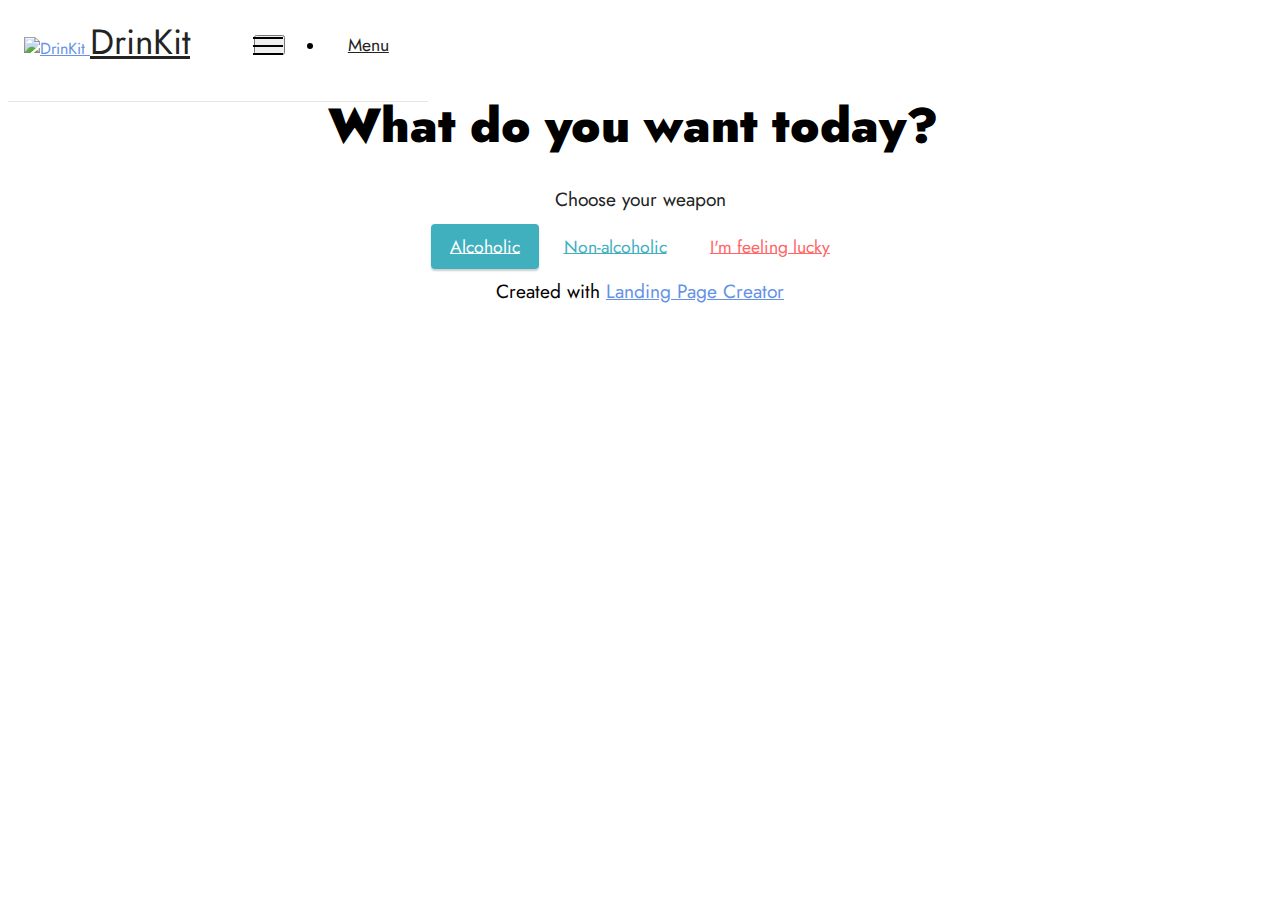
==== index.html @ f7081884 "create github pages" ====
<!DOCTYPE html>
<html  >
<head>
  <!-- Site made with Mobirise Website Builder v5.8.6, https://mobirise.com -->
  <meta charset="UTF-8">
  <meta http-equiv="X-UA-Compatible" content="IE=edge">
  <meta name="generator" content="Mobirise v5.8.6, mobirise.com">
  <meta name="viewport" content="width=device-width, initial-scale=1, minimum-scale=1">
  <link rel="shortcut icon" href="assets/images/mbr-121x177.png" type="image/x-icon">
  <meta name="description" content="Probably the best place, who knows :)">
  
  
  <title>DrinKit</title>
  <link rel="stylesheet" href="assets/bootstrap/css/bootstrap.min.css">
  <link rel="stylesheet" href="assets/bootstrap/css/bootstrap-grid.min.css">
  <link rel="stylesheet" href="assets/bootstrap/css/bootstrap-reboot.min.css">
  <link rel="stylesheet" href="assets/parallax/jarallax.css">
  <link rel="stylesheet" href="assets/dropdown/css/style.css">
  <link rel="stylesheet" href="assets/socicon/css/styles.css">
  <link rel="stylesheet" href="assets/theme/css/style.css">
  <link rel="preload" href="https://fonts.googleapis.com/css?family=Jost:100,200,300,400,500,600,700,800,900,100i,200i,300i,400i,500i,600i,700i,800i,900i&display=swap" as="style" onload="this.onload=null;this.rel='stylesheet'">
  <noscript><link rel="stylesheet" href="https://fonts.googleapis.com/css?family=Jost:100,200,300,400,500,600,700,800,900,100i,200i,300i,400i,500i,600i,700i,800i,900i&display=swap"></noscript>
  <link rel="preload" as="style" href="assets/mobirise/css/mbr-additional.css"><link rel="stylesheet" href="assets/mobirise/css/mbr-additional.css" type="text/css">

  
  
  
</head>
<body>
  
  <section data-bs-version="5.1" class="menu cid-s48OLK6784" once="menu" id="menu1-h">
    
    <nav class="navbar navbar-dropdown navbar-fixed-top navbar-expand-lg">
        <div class="container">
            <div class="navbar-brand">
                <span class="navbar-logo">
                    <a href="index.html">
                        <img src="assets/images/mbr-121x177.png" alt="DrinKit" style="height: 3.8rem;">
                    </a>
                </span>
                <span class="navbar-caption-wrap"><a class="navbar-caption text-black text-primary display-5" href="https://drinkit.mobirisesite.com/">DrinKit</a></span>
            </div>
            <button class="navbar-toggler" type="button" data-toggle="collapse" data-bs-toggle="collapse" data-target="#navbarSupportedContent" data-bs-target="#navbarSupportedContent" aria-controls="navbarNavAltMarkup" aria-expanded="false" aria-label="Toggle navigation">
                <div class="hamburger">
                    <span></span>
                    <span></span>
                    <span></span>
                    <span></span>
                </div>
            </button>
            <div class="collapse navbar-collapse" id="navbarSupportedContent">
                <ul class="navbar-nav nav-dropdown nav-right" data-app-modern-menu="true"><li class="nav-item"><a class="nav-link link text-black text-primary display-4" href="menu.html">Menu</a></li></ul>
                
                
            </div>
        </div>
    </nav>

</section>

<section data-bs-version="5.1" class="header1 cid-s48MCQYojq mbr-fullscreen mbr-parallax-background" id="header1-f">

    

    <div class="mbr-overlay" style="opacity: 0.9; background-color: rgb(255, 255, 255);"></div>

    <div class="align-center container">
        <div class="row justify-content-center">
            <div class="col-12 col-lg-8">
                <h1 class="mbr-section-title mbr-fonts-style mb-3 display-2"><strong>What do you want today?&nbsp;</strong></h1>
                
                <p class="mbr-text mbr-fonts-style display-7">Choose your weapon</p>
                <div class="mbr-section-btn mt-3"><a class="btn btn-success display-4" href="Alcoholic.html">Alcoholic</a> <a class="btn btn-success-outline display-4" href="non-alcoholic.html">Non-alcoholic</a> <a class="btn btn-secondary-outline display-4" href="Alcoholic.html">I'm feeling lucky</a></div>
            </div>
        </div>
    </div>
</section><section class="display-7" style="padding: 0;align-items: center;justify-content: center;flex-wrap: wrap;    align-content: center;display: flex;position: relative;height: 4rem;"><a href="https://mobiri.se/3003908" style="flex: 1 1;height: 4rem;position: absolute;width: 100%;z-index: 1;"><img alt="" style="height: 4rem;" src="[data-uri]"></a><p style="margin: 0;text-align: center;" class="display-7">Created with &#8204;</p><a style="z-index:1" href="https://mobirise.com/builder/landing-page-builder.html">Landing Page Creator</a></section><script src="assets/bootstrap/js/bootstrap.bundle.min.js"></script>  <script src="assets/parallax/jarallax.js"></script>  <script src="assets/smoothscroll/smooth-scroll.js"></script>  <script src="assets/ytplayer/index.js"></script>  <script src="assets/dropdown/js/navbar-dropdown.js"></script>  <script src="assets/theme/js/script.js"></script>  
  
  
</body>
</html>
---- assets/mobirise/css/mbr-additional.css ----
.btn {
  border-width: 2px;
}
body {
  font-family: Jost;
}
.display-1 {
  font-family: 'Jost', sans-serif;
  font-size: 4.6rem;
  line-height: 1.1;
}
.display-1 > .mbr-iconfont {
  font-size: 5.75rem;
}
.display-2 {
  font-family: 'Jost', sans-serif;
  font-size: 3rem;
  line-height: 1.1;
}
.display-2 > .mbr-iconfont {
  font-size: 3.75rem;
}
.display-4 {
  font-family: 'Jost', sans-serif;
  font-size: 1.1rem;
  line-height: 1.5;
}
.display-4 > .mbr-iconfont {
  font-size: 1.375rem;
}
.display-5 {
  font-family: 'Jost', sans-serif;
  font-size: 2.2rem;
  line-height: 1.5;
}
.display-5 > .mbr-iconfont {
  font-size: 2.75rem;
}
.display-7 {
  font-family: 'Jost', sans-serif;
  font-size: 1.2rem;
  line-height: 1.5;
}
.display-7 > .mbr-iconfont {
  font-size: 1.5rem;
}
/* ---- Fluid typography for mobile devices ---- */
/* 1.4 - font scale ratio ( bootstrap == 1.42857 ) */
/* 100vw - current viewport width */
/* (48 - 20)  48 == 48rem == 768px, 20 == 20rem == 320px(minimal supported viewport) */
/* 0.65 - min scale variable, may vary */
@media (max-width: 992px) {
  .display-1 {
    font-size: 3.68rem;
  }
}
@media (max-width: 768px) {
  .display-1 {
    font-size: 3.22rem;
    font-size: calc( 2.26rem + (4.6 - 2.26) * ((100vw - 20rem) / (48 - 20)));
    line-height: calc( 1.1 * (2.26rem + (4.6 - 2.26) * ((100vw - 20rem) / (48 - 20))));
  }
  .display-2 {
    font-size: 2.4rem;
    font-size: calc( 1.7rem + (3 - 1.7) * ((100vw - 20rem) / (48 - 20)));
    line-height: calc( 1.3 * (1.7rem + (3 - 1.7) * ((100vw - 20rem) / (48 - 20))));
  }
  .display-4 {
    font-size: 0.88rem;
    font-size: calc( 1.0350000000000001rem + (1.1 - 1.0350000000000001) * ((100vw - 20rem) / (48 - 20)));
    line-height: calc( 1.4 * (1.0350000000000001rem + (1.1 - 1.0350000000000001) * ((100vw - 20rem) / (48 - 20))));
  }
  .display-5 {
    font-size: 1.76rem;
    font-size: calc( 1.42rem + (2.2 - 1.42) * ((100vw - 20rem) / (48 - 20)));
    line-height: calc( 1.4 * (1.42rem + (2.2 - 1.42) * ((100vw - 20rem) / (48 - 20))));
  }
  .display-7 {
    font-size: 0.96rem;
    font-size: calc( 1.07rem + (1.2 - 1.07) * ((100vw - 20rem) / (48 - 20)));
    line-height: calc( 1.4 * (1.07rem + (1.2 - 1.07) * ((100vw - 20rem) / (48 - 20))));
  }
}
/* Buttons */
.btn {
  padding: 0.6rem 1.2rem;
  border-radius: 4px;
}
.btn-sm {
  padding: 0.6rem 1.2rem;
  border-radius: 4px;
}
.btn-md {
  padding: 0.6rem 1.2rem;
  border-radius: 4px;
}
.btn-lg {
  padding: 1rem 2.6rem;
  border-radius: 4px;
}
.bg-primary {
  background-color: #6592e6 !important;
}
.bg-success {
  background-color: #40b0bf !important;
}
.bg-info {
  background-color: #47b5ed !important;
}
.bg-warning {
  background-color: #ffe161 !important;
}
.bg-danger {
  background-color: #ff9966 !important;
}
.btn-primary,
.btn-primary:active {
  background-color: #6592e6 !important;
  border-color: #6592e6 !important;
  color: #ffffff !important;
  box-shadow: 0 2px 2px 0 rgba(0, 0, 0, 0.2);
}
.btn-primary:hover,
.btn-primary:focus,
.btn-primary.focus,
.btn-primary.active {
  color: #ffffff !important;
  background-color: #2260d2 !important;
  border-color: #2260d2 !important;
  box-shadow: 0 2px 5px 0 rgba(0, 0, 0, 0.2);
}
.btn-primary.disabled,
.btn-primary:disabled {
  color: #ffffff !important;
  background-color: #2260d2 !important;
  border-color: #2260d2 !important;
}
.btn-secondary,
.btn-secondary:active {
  background-color: #ff6666 !important;
  border-color: #ff6666 !important;
  color: #ffffff !important;
  box-shadow: 0 2px 2px 0 rgba(0, 0, 0, 0.2);
}
.btn-secondary:hover,
.btn-secondary:focus,
.btn-secondary.focus,
.btn-secondary.active {
  color: #ffffff !important;
  background-color: #ff0f0f !important;
  border-color: #ff0f0f !important;
  box-shadow: 0 2px 5px 0 rgba(0, 0, 0, 0.2);
}
.btn-secondary.disabled,
.btn-secondary:disabled {
  color: #ffffff !important;
  background-color: #ff0f0f !important;
  border-color: #ff0f0f !important;
}
.btn-info,
.btn-info:active {
  background-color: #47b5ed !important;
  border-color: #47b5ed !important;
  color: #ffffff !important;
  box-shadow: 0 2px 2px 0 rgba(0, 0, 0, 0.2);
}
.btn-info:hover,
.btn-info:focus,
.btn-info.focus,
.btn-info.active {
  color: #ffffff !important;
  background-color: #148cca !important;
  border-color: #148cca !important;
  box-shadow: 0 2px 5px 0 rgba(0, 0, 0, 0.2);
}
.btn-info.disabled,
.btn-info:disabled {
  color: #ffffff !important;
  background-color: #148cca !important;
  border-color: #148cca !important;
}
.btn-success,
.btn-success:active {
  background-color: #40b0bf !important;
  border-color: #40b0bf !important;
  color: #ffffff !important;
  box-shadow: 0 2px 2px 0 rgba(0, 0, 0, 0.2);
}
.btn-success:hover,
.btn-success:focus,
.btn-success.focus,
.btn-success.active {
  color: #ffffff !important;
  background-color: #2a747e !important;
  border-color: #2a747e !important;
  box-shadow: 0 2px 5px 0 rgba(0, 0, 0, 0.2);
}
.btn-success.disabled,
.btn-success:disabled {
  color: #ffffff !important;
  background-color: #2a747e !important;
  border-color: #2a747e !important;
}
.btn-warning,
.btn-warning:active {
  background-color: #ffe161 !important;
  border-color: #ffe161 !important;
  color: #614f00 !important;
  box-shadow: 0 2px 2px 0 rgba(0, 0, 0, 0.2);
}
.btn-warning:hover,
.btn-warning:focus,
.btn-warning.focus,
.btn-warning.active {
  color: #0a0800 !important;
  background-color: #ffd10a !important;
  border-color: #ffd10a !important;
  box-shadow: 0 2px 5px 0 rgba(0, 0, 0, 0.2);
}
.btn-warning.disabled,
.btn-warning:disabled {
  color: #614f00 !important;
  background-color: #ffd10a !important;
  border-color: #ffd10a !important;
}
.btn-danger,
.btn-danger:active {
  background-color: #ff9966 !important;
  border-color: #ff9966 !important;
  color: #ffffff !important;
  box-shadow: 0 2px 2px 0 rgba(0, 0, 0, 0.2);
}
.btn-danger:hover,
.btn-danger:focus,
.btn-danger.focus,
.btn-danger.active {
  color: #ffffff !important;
  background-color: #ff5f0f !important;
  border-color: #ff5f0f !important;
  box-shadow: 0 2px 5px 0 rgba(0, 0, 0, 0.2);
}
.btn-danger.disabled,
.btn-danger:disabled {
  color: #ffffff !important;
  background-color: #ff5f0f !important;
  border-color: #ff5f0f !important;
}
.btn-white,
.btn-white:active {
  background-color: #fafafa !important;
  border-color: #fafafa !important;
  color: #7a7a7a !important;
  box-shadow: 0 2px 2px 0 rgba(0, 0, 0, 0.2);
}
.btn-white:hover,
.btn-white:focus,
.btn-white.focus,
.btn-white.active {
  color: #4f4f4f !important;
  background-color: #cfcfcf !important;
  border-color: #cfcfcf !important;
  box-shadow: 0 2px 5px 0 rgba(0, 0, 0, 0.2);
}
.btn-white.disabled,
.btn-white:disabled {
  color: #7a7a7a !important;
  background-color: #cfcfcf !important;
  border-color: #cfcfcf !important;
}
.btn-black,
.btn-black:active {
  background-color: #232323 !important;
  border-color: #232323 !important;
  color: #ffffff !important;
  box-shadow: 0 2px 2px 0 rgba(0, 0, 0, 0.2);
}
.btn-black:hover,
.btn-black:focus,
.btn-black.focus,
.btn-black.active {
  color: #ffffff !important;
  background-color: #000000 !important;
  border-color: #000000 !important;
  box-shadow: 0 2px 5px 0 rgba(0, 0, 0, 0.2);
}
.btn-black.disabled,
.btn-black:disabled {
  color: #ffffff !important;
  background-color: #000000 !important;
  border-color: #000000 !important;
}
.btn-primary-outline,
.btn-primary-outline:active {
  background-color: transparent !important;
  border-color: #6592e6;
  color: #6592e6;
}
.btn-primary-outline:hover,
.btn-primary-outline:focus,
.btn-primary-outline.focus,
.btn-primary-outline.active {
  color: #2260d2 !important;
  background-color: transparent!important;
  border-color: #2260d2 !important;
  box-shadow: none!important;
}
.btn-primary-outline.disabled,
.btn-primary-outline:disabled {
  color: #ffffff !important;
  background-color: #6592e6 !important;
  border-color: #6592e6 !important;
}
.btn-secondary-outline,
.btn-secondary-outline:active {
  background-color: transparent !important;
  border-color: #ff6666;
  color: #ff6666;
}
.btn-secondary-outline:hover,
.btn-secondary-outline:focus,
.btn-secondary-outline.focus,
.btn-secondary-outline.active {
  color: #ff0f0f !important;
  background-color: transparent!important;
  border-color: #ff0f0f !important;
  box-shadow: none!important;
}
.btn-secondary-outline.disabled,
.btn-secondary-outline:disabled {
  color: #ffffff !important;
  background-color: #ff6666 !important;
  border-color: #ff6666 !important;
}
.btn-info-outline,
.btn-info-outline:active {
  background-color: transparent !important;
  border-color: #47b5ed;
  color: #47b5ed;
}
.btn-info-outline:hover,
.btn-info-outline:focus,
.btn-info-outline.focus,
.btn-info-outline.active {
  color: #148cca !important;
  background-color: transparent!important;
  border-color: #148cca !important;
  box-shadow: none!important;
}
.btn-info-outline.disabled,
.btn-info-outline:disabled {
  color: #ffffff !important;
  background-color: #47b5ed !important;
  border-color: #47b5ed !important;
}
.btn-success-outline,
.btn-success-outline:active {
  background-color: transparent !important;
  border-color: #40b0bf;
  color: #40b0bf;
}
.btn-success-outline:hover,
.btn-success-outline:focus,
.btn-success-outline.focus,
.btn-success-outline.active {
  color: #2a747e !important;
  background-color: transparent!important;
  border-color: #2a747e !important;
  box-shadow: none!important;
}
.btn-success-outline.disabled,
.btn-success-outline:disabled {
  color: #ffffff !important;
  background-color: #40b0bf !important;
  border-color: #40b0bf !important;
}
.btn-warning-outline,
.btn-warning-outline:active {
  background-color: transparent !important;
  border-color: #ffe161;
  color: #ffe161;
}
.btn-warning-outline:hover,
.btn-warning-outline:focus,
.btn-warning-outline.focus,
.btn-warning-outline.active {
  color: #ffd10a !important;
  background-color: transparent!important;
  border-color: #ffd10a !important;
  box-shadow: none!important;
}
.btn-warning-outline.disabled,
.btn-warning-outline:disabled {
  color: #614f00 !important;
  background-color: #ffe161 !important;
  border-color: #ffe161 !important;
}
.btn-danger-outline,
.btn-danger-outline:active {
  background-color: transparent !important;
  border-color: #ff9966;
  color: #ff9966;
}
.btn-danger-outline:hover,
.btn-danger-outline:focus,
.btn-danger-outline.focus,
.btn-danger-outline.active {
  color: #ff5f0f !important;
  background-color: transparent!important;
  border-color: #ff5f0f !important;
  box-shadow: none!important;
}
.btn-danger-outline.disabled,
.btn-danger-outline:disabled {
  color: #ffffff !important;
  background-color: #ff9966 !important;
  border-color: #ff9966 !important;
}
.btn-black-outline,
.btn-black-outline:active {
  background-color: transparent !important;
  border-color: #232323;
  color: #232323;
}
.btn-black-outline:hover,
.btn-black-outline:focus,
.btn-black-outline.focus,
.btn-black-outline.active {
  color: #000000 !important;
  background-color: transparent!important;
  border-color: #000000 !important;
  box-shadow: none!important;
}
.btn-black-outline.disabled,
.btn-black-outline:disabled {
  color: #ffffff !important;
  background-color: #232323 !important;
  border-color: #232323 !important;
}
.btn-white-outline,
.btn-white-outline:active {
  background-color: transparent !important;
  border-color: #fafafa;
  color: #fafafa;
}
.btn-white-outline:hover,
.btn-white-outline:focus,
.btn-white-outline.focus,
.btn-white-outline.active {
  color: #cfcfcf !important;
  background-color: transparent!important;
  border-color: #cfcfcf !important;
  box-shadow: none!important;
}
.btn-white-outline.disabled,
.btn-white-outline:disabled {
  color: #7a7a7a !important;
  background-color: #fafafa !important;
  border-color: #fafafa !important;
}
.text-primary {
  color: #6592e6 !important;
}
.text-secondary {
  color: #ff6666 !important;
}
.text-success {
  color: #40b0bf !important;
}
.text-info {
  color: #47b5ed !important;
}
.text-warning {
  color: #ffe161 !important;
}
.text-danger {
  color: #ff9966 !important;
}
.text-white {
  color: #fafafa !important;
}
.text-black {
  color: #232323 !important;
}
a.text-primary:hover,
a.text-primary:focus,
a.text-primary.active {
  color: #205ac5 !important;
}
a.text-secondary:hover,
a.text-secondary:focus,
a.text-secondary.active {
  color: #ff0000 !important;
}
a.text-success:hover,
a.text-success:focus,
a.text-success.active {
  color: #266a73 !important;
}
a.text-info:hover,
a.text-info:focus,
a.text-info.active {
  color: #1283bc !important;
}
a.text-warning:hover,
a.text-warning:focus,
a.text-warning.active {
  color: #facb00 !important;
}
a.text-danger:hover,
a.text-danger:focus,
a.text-danger.active {
  color: #ff5500 !important;
}
a.text-white:hover,
a.text-white:focus,
a.text-white.active {
  color: #c7c7c7 !important;
}
a.text-black:hover,
a.text-black:focus,
a.text-black.active {
  color: #000000 !important;
}
a[class*="text-"]:not(.nav-link):not(.dropdown-item):not([role]):not(.navbar-caption) {
  transition: 0.2s;
  position: relative;
  background-image: linear-gradient(currentColor 50%, currentColor 50%);
  background-size: 10000px 2px;
  background-repeat: no-repeat;
  background-position: 0 1.2em;
}
.nav-tabs .nav-link.active {
  color: #6592e6;
}
.nav-tabs .nav-link:not(.active) {
  color: #232323;
}
.alert-success {
  background-color: #70c770;
}
.alert-info {
  background-color: #47b5ed;
}
.alert-warning {
  background-color: #ffe161;
}
.alert-danger {
  background-color: #ff9966;
}
.mbr-gallery-filter li.active .btn {
  background-color: #6592e6;
  border-color: #6592e6;
  color: #ffffff;
}
.mbr-gallery-filter li.active .btn:focus {
  box-shadow: none;
}
a,
a:hover {
  color: #6592e6;
}
.mbr-plan-header.bg-primary .mbr-plan-subtitle,
.mbr-plan-header.bg-primary .mbr-plan-price-desc {
  color: #ffffff;
}
.mbr-plan-header.bg-success .mbr-plan-subtitle,
.mbr-plan-header.bg-success .mbr-plan-price-desc {
  color: #a0d8df;
}
.mbr-plan-header.bg-info .mbr-plan-subtitle,
.mbr-plan-header.bg-info .mbr-plan-price-desc {
  color: #ffffff;
}
.mbr-plan-header.bg-warning .mbr-plan-subtitle,
.mbr-plan-header.bg-warning .mbr-plan-price-desc {
  color: #ffffff;
}
.mbr-plan-header.bg-danger .mbr-plan-subtitle,
.mbr-plan-header.bg-danger .mbr-plan-price-desc {
  color: #ffffff;
}
/* Scroll to top button*/
.scrollToTop_wraper {
  display: none;
}
.form-control {
  font-family: 'Jost', sans-serif;
  font-size: 1.1rem;
  line-height: 1.5;
  font-weight: 400;
}
.form-control > .mbr-iconfont {
  font-size: 1.375rem;
}
.form-control:hover,
.form-control:focus {
  box-shadow: rgba(0, 0, 0, 0.07) 0px 1px 1px 0px, rgba(0, 0, 0, 0.07) 0px 1px 3px 0px, rgba(0, 0, 0, 0.03) 0px 0px 0px 1px;
  border-color: #6592e6 !important;
}
.form-control:-webkit-input-placeholder {
  font-family: 'Jost', sans-serif;
  font-size: 1.1rem;
  line-height: 1.5;
  font-weight: 400;
}
.form-control:-webkit-input-placeholder > .mbr-iconfont {
  font-size: 1.375rem;
}
blockquote {
  border-color: #6592e6;
}
/* Forms */
.jq-selectbox li:hover,
.jq-selectbox li.selected {
  background-color: #6592e6;
  color: #ffffff;
}
.jq-number__spin {
  transition: 0.25s ease;
}
.jq-number__spin:hover {
  border-color: #6592e6;
}
.jq-selectbox .jq-selectbox__trigger-arrow,
.jq-number__spin.minus:after,
.jq-number__spin.plus:after {
  transition: 0.4s;
  border-top-color: #353535;
  border-bottom-color: #353535;
}
.jq-selectbox:hover .jq-selectbox__trigger-arrow,
.jq-number__spin.minus:hover:after,
.jq-number__spin.plus:hover:after {
  border-top-color: #6592e6;
  border-bottom-color: #6592e6;
}
.xdsoft_datetimepicker .xdsoft_calendar td.xdsoft_default,
.xdsoft_datetimepicker .xdsoft_calendar td.xdsoft_current,
.xdsoft_datetimepicker .xdsoft_timepicker .xdsoft_time_box > div > div.xdsoft_current {
  color: #ffffff !important;
  background-color: #6592e6 !important;
  box-shadow: none !important;
}
.xdsoft_datetimepicker .xdsoft_calendar td:hover,
.xdsoft_datetimepicker .xdsoft_timepicker .xdsoft_time_box > div > div:hover {
  color: #000000 !important;
  background: #ff6666 !important;
  box-shadow: none !important;
}
.lazy-bg {
  background-image: none !important;
}
.lazy-placeholder:not(section),
.lazy-none {
  display: block;
  position: relative;
  padding-bottom: 56.25%;
  width: 100%;
  height: auto;
}
iframe.lazy-placeholder,
.lazy-placeholder:after {
  content: '';
  position: absolute;
  width: 200px;
  height: 200px;
  background: transparent no-repeat center;
  background-size: contain;
  top: 50%;
  left: 50%;
  transform: translateX(-50%) translateY(-50%);
  background-image: url("data:image/svg+xml;charset=UTF-8,%3csvg width='32' height='32' viewBox='0 0 64 64' xmlns='http://www.w3.org/2000/svg' stroke='%236592e6' %3e%3cg fill='none' fill-rule='evenodd'%3e%3cg transform='translate(16 16)' stroke-width='2'%3e%3ccircle stroke-opacity='.5' cx='16' cy='16' r='16'/%3e%3cpath d='M32 16c0-9.94-8.06-16-16-16'%3e%3canimateTransform attributeName='transform' type='rotate' from='0 16 16' to='360 16 16' dur='1s' repeatCount='indefinite'/%3e%3c/path%3e%3c/g%3e%3c/g%3e%3c/svg%3e");
}
section.lazy-placeholder:after {
  opacity: 0.5;
}
body {
  overflow-x: hidden;
}
a {
  transition: color 0.6s;
}
.cid-s48MCQYojq {
  background-image: url("../../../assets/images/background7.jpg");
}
.cid-s48MCQYojq .mbr-section-title {
  text-align: center;
}
.cid-s48MCQYojq .mbr-text,
.cid-s48MCQYojq .mbr-section-btn {
  color: #232323;
  text-align: center;
}
@media (max-width: 991px) {
  .cid-s48MCQYojq .mbr-section-title,
  .cid-s48MCQYojq .mbr-section-btn,
  .cid-s48MCQYojq .mbr-text {
    text-align: center;
  }
}
.cid-s48OLK6784 {
  z-index: 1000;
  width: 100%;
  position: relative;
  min-height: 60px;
}
.cid-s48OLK6784 nav.navbar {
  position: fixed;
}
.cid-s48OLK6784 .dropdown-item:before {
  font-family: Moririse2 !important;
  content: '\e966';
  display: inline-block;
  width: 0;
  position: absolute;
  left: 1rem;
  top: 0.5rem;
  margin-right: 0.5rem;
  line-height: 1;
  font-size: inherit;
  vertical-align: middle;
  text-align: center;
  overflow: hidden;
  transform: scale(0, 1);
  transition: all 0.25s ease-in-out;
}
.cid-s48OLK6784 .dropdown-menu {
  padding: 0;
}
.cid-s48OLK6784 .dropdown-item {
  border-bottom: 1px solid #e6e6e6;
}
.cid-s48OLK6784 .dropdown-item:hover,
.cid-s48OLK6784 .dropdown-item:focus {
  background: #6592e6 !important;
  color: white !important;
}
.cid-s48OLK6784 .nav-dropdown .link {
  padding: 0 0.3em !important;
  margin: .667em 1em !important;
}
.cid-s48OLK6784 .nav-dropdown .link.dropdown-toggle::after {
  margin-left: 0.5rem;
  margin-top: 0.2rem;
}
.cid-s48OLK6784 .nav-link {
  position: relative;
}
.cid-s48OLK6784 .container {
  display: flex;
  margin: auto;
}
.cid-s48OLK6784 .iconfont-wrapper {
  color: #000000 !important;
  font-size: 1.5rem;
  padding-right: .5rem;
}
.cid-s48OLK6784 .navbar-caption {
  padding-right: 4rem;
}
.cid-s48OLK6784 .dropdown-menu,
.cid-s48OLK6784 .navbar.opened {
  background: #ffffff !important;
}
.cid-s48OLK6784 .nav-item:focus,
.cid-s48OLK6784 .nav-link:focus {
  outline: none;
}
.cid-s48OLK6784 .dropdown .dropdown-menu .dropdown-item {
  width: auto;
  transition: all 0.25s ease-in-out;
}
.cid-s48OLK6784 .dropdown .dropdown-menu .dropdown-item::after {
  right: 0.5rem;
}
.cid-s48OLK6784 .dropdown .dropdown-menu .dropdown-item .mbr-iconfont {
  margin-left: -1.8rem;
  padding-right: 1rem;
  font-size: inherit;
}
.cid-s48OLK6784 .dropdown .dropdown-menu .dropdown-item .mbr-iconfont:before {
  display: inline-block;
  transform: scale(1, 1);
  transition: all 0.25s ease-in-out;
}
.cid-s48OLK6784 .collapsed .dropdown-menu .dropdown-item:before {
  display: none;
}
.cid-s48OLK6784 .collapsed .dropdown .dropdown-menu .dropdown-item {
  padding: 0.235em 1.5em 0.235em 1.5em !important;
  transition: none;
  margin: 0 !important;
}
.cid-s48OLK6784 .navbar {
  min-height: 77px;
  transition: all .3s;
  border-bottom: 1px solid transparent;
  background: #ffffff;
}
.cid-s48OLK6784 .navbar:not(.navbar-short) {
  border-bottom: 1px solid #e6e6e6;
}
.cid-s48OLK6784 .navbar.opened {
  transition: all .3s;
}
.cid-s48OLK6784 .navbar .dropdown-item {
  padding: .5rem 1.8rem;
}
.cid-s48OLK6784 .navbar .navbar-logo img {
  width: auto;
}
.cid-s48OLK6784 .navbar .navbar-collapse {
  justify-content: flex-end;
  z-index: 1;
}
.cid-s48OLK6784 .navbar.collapsed .nav-item .nav-link::before {
  display: none;
}
.cid-s48OLK6784 .navbar.collapsed.opened .dropdown-menu {
  top: 0;
}
@media (min-width: 992px) {
  .cid-s48OLK6784 .navbar.collapsed.opened:not(.navbar-short) .navbar-collapse {
    max-height: calc(98.5vh - 3.8rem);
  }
}
.cid-s48OLK6784 .navbar.collapsed .dropdown-menu .dropdown-submenu {
  left: 0 !important;
}
.cid-s48OLK6784 .navbar.collapsed .dropdown-menu .dropdown-item:after {
  right: auto;
}
.cid-s48OLK6784 .navbar.collapsed .dropdown-menu .dropdown-toggle[data-toggle="dropdown-submenu"]:after {
  margin-left: 0.5rem;
  margin-top: 0.2rem;
  border-top: 0.35em solid;
  border-right: 0.35em solid transparent;
  border-left: 0.35em solid transparent;
  border-bottom: 0;
  top: 55%;
}
.cid-s48OLK6784 .navbar.collapsed ul.navbar-nav li {
  margin: auto;
}
.cid-s48OLK6784 .navbar.collapsed .dropdown-menu .dropdown-item {
  padding: .25rem 1.5rem;
  text-align: center;
}
.cid-s48OLK6784 .navbar.collapsed .icons-menu {
  padding-left: 0;
  padding-right: 0;
  padding-top: .5rem;
  padding-bottom: .5rem;
}
@media (max-width: 991px) {
  .cid-s48OLK6784 .navbar .nav-item .nav-link::before {
    display: none;
  }
  .cid-s48OLK6784 .navbar.opened .dropdown-menu {
    top: 0;
  }
  .cid-s48OLK6784 .navbar .dropdown-menu .dropdown-submenu {
    left: 0 !important;
  }
  .cid-s48OLK6784 .navbar .dropdown-menu .dropdown-item:after {
    right: auto;
  }
  .cid-s48OLK6784 .navbar .dropdown-menu .dropdown-toggle[data-toggle="dropdown-submenu"]:after {
    margin-left: 0.5rem;
    margin-top: 0.2rem;
    border-top: 0.35em solid;
    border-right: 0.35em solid transparent;
    border-left: 0.35em solid transparent;
    border-bottom: 0;
    top: 55%;
  }
  .cid-s48OLK6784 .navbar .navbar-logo img {
    height: 3.8rem !important;
  }
  .cid-s48OLK6784 .navbar ul.navbar-nav li {
    margin: auto;
  }
  .cid-s48OLK6784 .navbar .dropdown-menu .dropdown-item {
    padding: .25rem 1.5rem !important;
    text-align: center;
  }
  .cid-s48OLK6784 .navbar .navbar-brand {
    flex-shrink: initial;
    flex-basis: auto;
    word-break: break-word;
    padding-right: 2rem;
  }
  .cid-s48OLK6784 .navbar .navbar-toggler {
    flex-basis: auto;
  }
  .cid-s48OLK6784 .navbar .icons-menu {
    padding-left: 0;
    padding-top: .5rem;
    padding-bottom: .5rem;
  }
}
.cid-s48OLK6784 .navbar.navbar-short {
  min-height: 60px;
}
.cid-s48OLK6784 .navbar.navbar-short .navbar-logo img {
  height: 3rem !important;
}
.cid-s48OLK6784 .navbar.navbar-short .navbar-brand {
  padding: 0;
}
.cid-s48OLK6784 .navbar-brand {
  flex-shrink: 0;
  align-items: center;
  margin-right: 0;
  padding: 0;
  transition: all .3s;
  word-break: break-word;
  z-index: 1;
}
.cid-s48OLK6784 .navbar-brand .navbar-caption {
  line-height: inherit !important;
}
.cid-s48OLK6784 .navbar-brand .navbar-logo a {
  outline: none;
}
.cid-s48OLK6784 .dropdown-item.active,
.cid-s48OLK6784 .dropdown-item:active {
  background-color: transparent;
}
.cid-s48OLK6784 .navbar-expand-lg .navbar-nav .nav-link {
  padding: 0;
}
.cid-s48OLK6784 .nav-dropdown .link.dropdown-toggle {
  margin-right: 1.667em;
}
.cid-s48OLK6784 .nav-dropdown .link.dropdown-toggle[aria-expanded="true"] {
  margin-right: 0;
  padding: 0.667em 1.667em;
}
.cid-s48OLK6784 .navbar.navbar-expand-lg .dropdown .dropdown-menu {
  background: #ffffff;
}
.cid-s48OLK6784 .navbar.navbar-expand-lg .dropdown .dropdown-menu .dropdown-submenu {
  margin: 0;
  left: 100%;
}
.cid-s48OLK6784 .navbar .dropdown.open > .dropdown-menu {
  display: block;
}
.cid-s48OLK6784 ul.navbar-nav {
  flex-wrap: wrap;
}
.cid-s48OLK6784 .navbar-buttons {
  text-align: center;
  min-width: 170px;
}
.cid-s48OLK6784 button.navbar-toggler {
  outline: none;
  width: 31px;
  height: 20px;
  cursor: pointer;
  transition: all .2s;
  position: relative;
  align-self: center;
}
.cid-s48OLK6784 button.navbar-toggler .hamburger span {
  position: absolute;
  right: 0;
  width: 30px;
  height: 2px;
  border-right: 5px;
  background-color: currentColor;
}
.cid-s48OLK6784 button.navbar-toggler .hamburger span:nth-child(1) {
  top: 0;
  transition: all .2s;
}
.cid-s48OLK6784 button.navbar-toggler .hamburger span:nth-child(2) {
  top: 8px;
  transition: all .15s;
}
.cid-s48OLK6784 button.navbar-toggler .hamburger span:nth-child(3) {
  top: 8px;
  transition: all .15s;
}
.cid-s48OLK6784 button.navbar-toggler .hamburger span:nth-child(4) {
  top: 16px;
  transition: all .2s;
}
.cid-s48OLK6784 nav.opened .hamburger span:nth-child(1) {
  top: 8px;
  width: 0;
  opacity: 0;
  right: 50%;
  transition: all .2s;
}
.cid-s48OLK6784 nav.opened .hamburger span:nth-child(2) {
  transform: rotate(45deg);
  transition: all .25s;
}
.cid-s48OLK6784 nav.opened .hamburger span:nth-child(3) {
  transform: rotate(-45deg);
  transition: all .25s;
}
.cid-s48OLK6784 nav.opened .hamburger span:nth-child(4) {
  top: 8px;
  width: 0;
  opacity: 0;
  right: 50%;
  transition: all .2s;
}
.cid-s48OLK6784 .navbar-dropdown {
  padding: .5rem 1rem;
  position: fixed;
}
.cid-s48OLK6784 a.nav-link {
  display: flex;
  align-items: center;
  justify-content: center;
}
.cid-s48OLK6784 .icons-menu {
  flex-wrap: nowrap;
  display: flex;
  justify-content: center;
  padding-left: 1rem;
  padding-right: 1rem;
  padding-top: 0.3rem;
  text-align: center;
}
@media screen and (-ms-high-contrast: active), (-ms-high-contrast: none) {
  .cid-s48OLK6784 .navbar {
    height: 77px;
  }
  .cid-s48OLK6784 .navbar.opened {
    height: auto;
  }
  .cid-s48OLK6784 .nav-item .nav-link:hover::before {
    width: 175%;
    max-width: calc(100% + 2rem);
    left: -1rem;
  }
}
.cid-s48OLK6784 {
  z-index: 1000;
  width: 100%;
  position: relative;
  min-height: 60px;
}
.cid-s48OLK6784 nav.navbar {
  position: fixed;
}
.cid-s48OLK6784 .dropdown-item:before {
  font-family: Moririse2 !important;
  content: '\e966';
  display: inline-block;
  width: 0;
  position: absolute;
  left: 1rem;
  top: 0.5rem;
  margin-right: 0.5rem;
  line-height: 1;
  font-size: inherit;
  vertical-align: middle;
  text-align: center;
  overflow: hidden;
  transform: scale(0, 1);
  transition: all 0.25s ease-in-out;
}
.cid-s48OLK6784 .dropdown-menu {
  padding: 0;
}
.cid-s48OLK6784 .dropdown-item {
  border-bottom: 1px solid #e6e6e6;
}
.cid-s48OLK6784 .dropdown-item:hover,
.cid-s48OLK6784 .dropdown-item:focus {
  background: #6592e6 !important;
  color: white !important;
}
.cid-s48OLK6784 .nav-dropdown .link {
  padding: 0 0.3em !important;
  margin: .667em 1em !important;
}
.cid-s48OLK6784 .nav-dropdown .link.dropdown-toggle::after {
  margin-left: 0.5rem;
  margin-top: 0.2rem;
}
.cid-s48OLK6784 .nav-link {
  position: relative;
}
.cid-s48OLK6784 .container {
  display: flex;
  margin: auto;
}
.cid-s48OLK6784 .iconfont-wrapper {
  color: #000000 !important;
  font-size: 1.5rem;
  padding-right: .5rem;
}
.cid-s48OLK6784 .navbar-caption {
  padding-right: 4rem;
}
.cid-s48OLK6784 .dropdown-menu,
.cid-s48OLK6784 .navbar.opened {
  background: #ffffff !important;
}
.cid-s48OLK6784 .nav-item:focus,
.cid-s48OLK6784 .nav-link:focus {
  outline: none;
}
.cid-s48OLK6784 .dropdown .dropdown-menu .dropdown-item {
  width: auto;
  transition: all 0.25s ease-in-out;
}
.cid-s48OLK6784 .dropdown .dropdown-menu .dropdown-item::after {
  right: 0.5rem;
}
.cid-s48OLK6784 .dropdown .dropdown-menu .dropdown-item .mbr-iconfont {
  margin-left: -1.8rem;
  padding-right: 1rem;
  font-size: inherit;
}
.cid-s48OLK6784 .dropdown .dropdown-menu .dropdown-item .mbr-iconfont:before {
  display: inline-block;
  transform: scale(1, 1);
  transition: all 0.25s ease-in-out;
}
.cid-s48OLK6784 .collapsed .dropdown-menu .dropdown-item:before {
  display: none;
}
.cid-s48OLK6784 .collapsed .dropdown .dropdown-menu .dropdown-item {
  padding: 0.235em 1.5em 0.235em 1.5em !important;
  transition: none;
  margin: 0 !important;
}
.cid-s48OLK6784 .navbar {
  min-height: 77px;
  transition: all .3s;
  border-bottom: 1px solid transparent;
  background: #ffffff;
}
.cid-s48OLK6784 .navbar:not(.navbar-short) {
  border-bottom: 1px solid #e6e6e6;
}
.cid-s48OLK6784 .navbar.opened {
  transition: all .3s;
}
.cid-s48OLK6784 .navbar .dropdown-item {
  padding: .5rem 1.8rem;
}
.cid-s48OLK6784 .navbar .navbar-logo img {
  width: auto;
}
.cid-s48OLK6784 .navbar .navbar-collapse {
  justify-content: flex-end;
  z-index: 1;
}
.cid-s48OLK6784 .navbar.collapsed .nav-item .nav-link::before {
  display: none;
}
.cid-s48OLK6784 .navbar.collapsed.opened .dropdown-menu {
  top: 0;
}
@media (min-width: 992px) {
  .cid-s48OLK6784 .navbar.collapsed.opened:not(.navbar-short) .navbar-collapse {
    max-height: calc(98.5vh - 3.8rem);
  }
}
.cid-s48OLK6784 .navbar.collapsed .dropdown-menu .dropdown-submenu {
  left: 0 !important;
}
.cid-s48OLK6784 .navbar.collapsed .dropdown-menu .dropdown-item:after {
  right: auto;
}
.cid-s48OLK6784 .navbar.collapsed .dropdown-menu .dropdown-toggle[data-toggle="dropdown-submenu"]:after {
  margin-left: 0.5rem;
  margin-top: 0.2rem;
  border-top: 0.35em solid;
  border-right: 0.35em solid transparent;
  border-left: 0.35em solid transparent;
  border-bottom: 0;
  top: 55%;
}
.cid-s48OLK6784 .navbar.collapsed ul.navbar-nav li {
  margin: auto;
}
.cid-s48OLK6784 .navbar.collapsed .dropdown-menu .dropdown-item {
  padding: .25rem 1.5rem;
  text-align: center;
}
.cid-s48OLK6784 .navbar.collapsed .icons-menu {
  padding-left: 0;
  padding-right: 0;
  padding-top: .5rem;
  padding-bottom: .5rem;
}
@media (max-width: 991px) {
  .cid-s48OLK6784 .navbar .nav-item .nav-link::before {
    display: none;
  }
  .cid-s48OLK6784 .navbar.opened .dropdown-menu {
    top: 0;
  }
  .cid-s48OLK6784 .navbar .dropdown-menu .dropdown-submenu {
    left: 0 !important;
  }
  .cid-s48OLK6784 .navbar .dropdown-menu .dropdown-item:after {
    right: auto;
  }
  .cid-s48OLK6784 .navbar .dropdown-menu .dropdown-toggle[data-toggle="dropdown-submenu"]:after {
    margin-left: 0.5rem;
    margin-top: 0.2rem;
    border-top: 0.35em solid;
    border-right: 0.35em solid transparent;
    border-left: 0.35em solid transparent;
    border-bottom: 0;
    top: 55%;
  }
  .cid-s48OLK6784 .navbar .navbar-logo img {
    height: 3.8rem !important;
  }
  .cid-s48OLK6784 .navbar ul.navbar-nav li {
    margin: auto;
  }
  .cid-s48OLK6784 .navbar .dropdown-menu .dropdown-item {
    padding: .25rem 1.5rem !important;
    text-align: center;
  }
  .cid-s48OLK6784 .navbar .navbar-brand {
    flex-shrink: initial;
    flex-basis: auto;
    word-break: break-word;
    padding-right: 2rem;
  }
  .cid-s48OLK6784 .navbar .navbar-toggler {
    flex-basis: auto;
  }
  .cid-s48OLK6784 .navbar .icons-menu {
    padding-left: 0;
    padding-top: .5rem;
    padding-bottom: .5rem;
  }
}
.cid-s48OLK6784 .navbar.navbar-short {
  min-height: 60px;
}
.cid-s48OLK6784 .navbar.navbar-short .navbar-logo img {
  height: 3rem !important;
}
.cid-s48OLK6784 .navbar.navbar-short .navbar-brand {
  padding: 0;
}
.cid-s48OLK6784 .navbar-brand {
  flex-shrink: 0;
  align-items: center;
  margin-right: 0;
  padding: 0;
  transition: all .3s;
  word-break: break-word;
  z-index: 1;
}
.cid-s48OLK6784 .navbar-brand .navbar-caption {
  line-height: inherit !important;
}
.cid-s48OLK6784 .navbar-brand .navbar-logo a {
  outline: none;
}
.cid-s48OLK6784 .dropdown-item.active,
.cid-s48OLK6784 .dropdown-item:active {
  background-color: transparent;
}
.cid-s48OLK6784 .navbar-expand-lg .navbar-nav .nav-link {
  padding: 0;
}
.cid-s48OLK6784 .nav-dropdown .link.dropdown-toggle {
  margin-right: 1.667em;
}
.cid-s48OLK6784 .nav-dropdown .link.dropdown-toggle[aria-expanded="true"] {
  margin-right: 0;
  padding: 0.667em 1.667em;
}
.cid-s48OLK6784 .navbar.navbar-expand-lg .dropdown .dropdown-menu {
  background: #ffffff;
}
.cid-s48OLK6784 .navbar.navbar-expand-lg .dropdown .dropdown-menu .dropdown-submenu {
  margin: 0;
  left: 100%;
}
.cid-s48OLK6784 .navbar .dropdown.open > .dropdown-menu {
  display: block;
}
.cid-s48OLK6784 ul.navbar-nav {
  flex-wrap: wrap;
}
.cid-s48OLK6784 .navbar-buttons {
  text-align: center;
  min-width: 170px;
}
.cid-s48OLK6784 button.navbar-toggler {
  outline: none;
  width: 31px;
  height: 20px;
  cursor: pointer;
  transition: all .2s;
  position: relative;
  align-self: center;
}
.cid-s48OLK6784 button.navbar-toggler .hamburger span {
  position: absolute;
  right: 0;
  width: 30px;
  height: 2px;
  border-right: 5px;
  background-color: currentColor;
}
.cid-s48OLK6784 button.navbar-toggler .hamburger span:nth-child(1) {
  top: 0;
  transition: all .2s;
}
.cid-s48OLK6784 button.navbar-toggler .hamburger span:nth-child(2) {
  top: 8px;
  transition: all .15s;
}
.cid-s48OLK6784 button.navbar-toggler .hamburger span:nth-child(3) {
  top: 8px;
  transition: all .15s;
}
.cid-s48OLK6784 button.navbar-toggler .hamburger span:nth-child(4) {
  top: 16px;
  transition: all .2s;
}
.cid-s48OLK6784 nav.opened .hamburger span:nth-child(1) {
  top: 8px;
  width: 0;
  opacity: 0;
  right: 50%;
  transition: all .2s;
}
.cid-s48OLK6784 nav.opened .hamburger span:nth-child(2) {
  transform: rotate(45deg);
  transition: all .25s;
}
.cid-s48OLK6784 nav.opened .hamburger span:nth-child(3) {
  transform: rotate(-45deg);
  transition: all .25s;
}
.cid-s48OLK6784 nav.opened .hamburger span:nth-child(4) {
  top: 8px;
  width: 0;
  opacity: 0;
  right: 50%;
  transition: all .2s;
}
.cid-s48OLK6784 .navbar-dropdown {
  padding: .5rem 1rem;
  position: fixed;
}
.cid-s48OLK6784 a.nav-link {
  display: flex;
  align-items: center;
  justify-content: center;
}
.cid-s48OLK6784 .icons-menu {
  flex-wrap: nowrap;
  display: flex;
  justify-content: center;
  padding-left: 1rem;
  padding-right: 1rem;
  padding-top: 0.3rem;
  text-align: center;
}
@media screen and (-ms-high-contrast: active), (-ms-high-contrast: none) {
  .cid-s48OLK6784 .navbar {
    height: 77px;
  }
  .cid-s48OLK6784 .navbar.opened {
    height: auto;
  }
  .cid-s48OLK6784 .nav-item .nav-link:hover::before {
    width: 175%;
    max-width: calc(100% + 2rem);
    left: -1rem;
  }
}
.cid-tCqG5FczTg {
  padding-top: 6rem;
  padding-bottom: 6rem;
  background-color: #ffffff;
}
.cid-tCqG5FczTg .mbr-fallback-image.disabled {
  display: none;
}
.cid-tCqG5FczTg .mbr-fallback-image {
  display: block;
  background-size: cover;
  background-position: center center;
  width: 100%;
  height: 100%;
  position: absolute;
  top: 0;
}
.cid-tCqG5FczTg .card-wrapper {
  background-color: #fafafa;
  margin-bottom: 2rem;
  border-radius: 4px;
  background: #fafafa;
  transition: all 0.3s;
  padding: 2rem;
  padding-top: 3rem;
}
.cid-tCqG5FczTg .mbr-section-title,
.cid-tCqG5FczTg .mbr-section-subtitle {
  text-align: center;
}
@media (min-width: 992px) {
  .cid-tCqG5FczTg .card-wrapper {
    padding-left: 4rem;
    padding-right: 4rem;
  }
}
@media (max-width: 767px) {
  .cid-tCqG5FczTg .card-wrapper {
    padding: 1rem;
    padding-top: 2rem;
  }
}
.cid-tCqG6k2SBW {
  padding-top: 6rem;
  padding-bottom: 6rem;
  background-color: #ffffff;
}
.cid-tCqG6k2SBW .mbr-fallback-image.disabled {
  display: none;
}
.cid-tCqG6k2SBW .mbr-fallback-image {
  display: block;
  background-size: cover;
  background-position: center center;
  width: 100%;
  height: 100%;
  position: absolute;
  top: 0;
}
.cid-tCqG6k2SBW .card-wrapper {
  background-color: #fafafa;
  margin-bottom: 2rem;
  border-radius: 4px;
  background: #fafafa;
  transition: all 0.3s;
  padding: 2rem;
  padding-top: 3rem;
}
.cid-tCqG6k2SBW .mbr-section-title,
.cid-tCqG6k2SBW .mbr-section-subtitle {
  text-align: center;
}
@media (min-width: 992px) {
  .cid-tCqG6k2SBW .card-wrapper {
    padding-left: 4rem;
    padding-right: 4rem;
  }
}
@media (max-width: 767px) {
  .cid-tCqG6k2SBW .card-wrapper {
    padding: 1rem;
    padding-top: 2rem;
  }
}
.cid-tCqG6sdQuV {
  padding-top: 6rem;
  padding-bottom: 6rem;
  background-color: #ffffff;
}
.cid-tCqG6sdQuV .mbr-fallback-image.disabled {
  display: none;
}
.cid-tCqG6sdQuV .mbr-fallback-image {
  display: block;
  background-size: cover;
  background-position: center center;
  width: 100%;
  height: 100%;
  position: absolute;
  top: 0;
}
.cid-tCqG6sdQuV .card-wrapper {
  background-color: #fafafa;
  margin-bottom: 2rem;
  border-radius: 4px;
  background: #fafafa;
  transition: all 0.3s;
  padding: 2rem;
  padding-top: 3rem;
}
.cid-tCqG6sdQuV .mbr-section-title,
.cid-tCqG6sdQuV .mbr-section-subtitle {
  text-align: center;
}
@media (min-width: 992px) {
  .cid-tCqG6sdQuV .card-wrapper {
    padding-left: 4rem;
    padding-right: 4rem;
  }
}
@media (max-width: 767px) {
  .cid-tCqG6sdQuV .card-wrapper {
    padding: 1rem;
    padding-top: 2rem;
  }
}
.cid-s48OLK6784 {
  z-index: 1000;
  width: 100%;
  position: relative;
  min-height: 60px;
}
.cid-s48OLK6784 nav.navbar {
  position: fixed;
}
.cid-s48OLK6784 .dropdown-item:before {
  font-family: Moririse2 !important;
  content: '\e966';
  display: inline-block;
  width: 0;
  position: absolute;
  left: 1rem;
  top: 0.5rem;
  margin-right: 0.5rem;
  line-height: 1;
  font-size: inherit;
  vertical-align: middle;
  text-align: center;
  overflow: hidden;
  transform: scale(0, 1);
  transition: all 0.25s ease-in-out;
}
.cid-s48OLK6784 .dropdown-menu {
  padding: 0;
}
.cid-s48OLK6784 .dropdown-item {
  border-bottom: 1px solid #e6e6e6;
}
.cid-s48OLK6784 .dropdown-item:hover,
.cid-s48OLK6784 .dropdown-item:focus {
  background: #6592e6 !important;
  color: white !important;
}
.cid-s48OLK6784 .nav-dropdown .link {
  padding: 0 0.3em !important;
  margin: .667em 1em !important;
}
.cid-s48OLK6784 .nav-dropdown .link.dropdown-toggle::after {
  margin-left: 0.5rem;
  margin-top: 0.2rem;
}
.cid-s48OLK6784 .nav-link {
  position: relative;
}
.cid-s48OLK6784 .container {
  display: flex;
  margin: auto;
}
.cid-s48OLK6784 .iconfont-wrapper {
  color: #000000 !important;
  font-size: 1.5rem;
  padding-right: .5rem;
}
.cid-s48OLK6784 .navbar-caption {
  padding-right: 4rem;
}
.cid-s48OLK6784 .dropdown-menu,
.cid-s48OLK6784 .navbar.opened {
  background: #ffffff !important;
}
.cid-s48OLK6784 .nav-item:focus,
.cid-s48OLK6784 .nav-link:focus {
  outline: none;
}
.cid-s48OLK6784 .dropdown .dropdown-menu .dropdown-item {
  width: auto;
  transition: all 0.25s ease-in-out;
}
.cid-s48OLK6784 .dropdown .dropdown-menu .dropdown-item::after {
  right: 0.5rem;
}
.cid-s48OLK6784 .dropdown .dropdown-menu .dropdown-item .mbr-iconfont {
  margin-left: -1.8rem;
  padding-right: 1rem;
  font-size: inherit;
}
.cid-s48OLK6784 .dropdown .dropdown-menu .dropdown-item .mbr-iconfont:before {
  display: inline-block;
  transform: scale(1, 1);
  transition: all 0.25s ease-in-out;
}
.cid-s48OLK6784 .collapsed .dropdown-menu .dropdown-item:before {
  display: none;
}
.cid-s48OLK6784 .collapsed .dropdown .dropdown-menu .dropdown-item {
  padding: 0.235em 1.5em 0.235em 1.5em !important;
  transition: none;
  margin: 0 !important;
}
.cid-s48OLK6784 .navbar {
  min-height: 77px;
  transition: all .3s;
  border-bottom: 1px solid transparent;
  background: #ffffff;
}
.cid-s48OLK6784 .navbar:not(.navbar-short) {
  border-bottom: 1px solid #e6e6e6;
}
.cid-s48OLK6784 .navbar.opened {
  transition: all .3s;
}
.cid-s48OLK6784 .navbar .dropdown-item {
  padding: .5rem 1.8rem;
}
.cid-s48OLK6784 .navbar .navbar-logo img {
  width: auto;
}
.cid-s48OLK6784 .navbar .navbar-collapse {
  justify-content: flex-end;
  z-index: 1;
}
.cid-s48OLK6784 .navbar.collapsed .nav-item .nav-link::before {
  display: none;
}
.cid-s48OLK6784 .navbar.collapsed.opened .dropdown-menu {
  top: 0;
}
@media (min-width: 992px) {
  .cid-s48OLK6784 .navbar.collapsed.opened:not(.navbar-short) .navbar-collapse {
    max-height: calc(98.5vh - 3.8rem);
  }
}
.cid-s48OLK6784 .navbar.collapsed .dropdown-menu .dropdown-submenu {
  left: 0 !important;
}
.cid-s48OLK6784 .navbar.collapsed .dropdown-menu .dropdown-item:after {
  right: auto;
}
.cid-s48OLK6784 .navbar.collapsed .dropdown-menu .dropdown-toggle[data-toggle="dropdown-submenu"]:after {
  margin-left: 0.5rem;
  margin-top: 0.2rem;
  border-top: 0.35em solid;
  border-right: 0.35em solid transparent;
  border-left: 0.35em solid transparent;
  border-bottom: 0;
  top: 55%;
}
.cid-s48OLK6784 .navbar.collapsed ul.navbar-nav li {
  margin: auto;
}
.cid-s48OLK6784 .navbar.collapsed .dropdown-menu .dropdown-item {
  padding: .25rem 1.5rem;
  text-align: center;
}
.cid-s48OLK6784 .navbar.collapsed .icons-menu {
  padding-left: 0;
  padding-right: 0;
  padding-top: .5rem;
  padding-bottom: .5rem;
}
@media (max-width: 991px) {
  .cid-s48OLK6784 .navbar .nav-item .nav-link::before {
    display: none;
  }
  .cid-s48OLK6784 .navbar.opened .dropdown-menu {
    top: 0;
  }
  .cid-s48OLK6784 .navbar .dropdown-menu .dropdown-submenu {
    left: 0 !important;
  }
  .cid-s48OLK6784 .navbar .dropdown-menu .dropdown-item:after {
    right: auto;
  }
  .cid-s48OLK6784 .navbar .dropdown-menu .dropdown-toggle[data-toggle="dropdown-submenu"]:after {
    margin-left: 0.5rem;
    margin-top: 0.2rem;
    border-top: 0.35em solid;
    border-right: 0.35em solid transparent;
    border-left: 0.35em solid transparent;
    border-bottom: 0;
    top: 55%;
  }
  .cid-s48OLK6784 .navbar .navbar-logo img {
    height: 3.8rem !important;
  }
  .cid-s48OLK6784 .navbar ul.navbar-nav li {
    margin: auto;
  }
  .cid-s48OLK6784 .navbar .dropdown-menu .dropdown-item {
    padding: .25rem 1.5rem !important;
    text-align: center;
  }
  .cid-s48OLK6784 .navbar .navbar-brand {
    flex-shrink: initial;
    flex-basis: auto;
    word-break: break-word;
    padding-right: 2rem;
  }
  .cid-s48OLK6784 .navbar .navbar-toggler {
    flex-basis: auto;
  }
  .cid-s48OLK6784 .navbar .icons-menu {
    padding-left: 0;
    padding-top: .5rem;
    padding-bottom: .5rem;
  }
}
.cid-s48OLK6784 .navbar.navbar-short {
  min-height: 60px;
}
.cid-s48OLK6784 .navbar.navbar-short .navbar-logo img {
  height: 3rem !important;
}
.cid-s48OLK6784 .navbar.navbar-short .navbar-brand {
  padding: 0;
}
.cid-s48OLK6784 .navbar-brand {
  flex-shrink: 0;
  align-items: center;
  margin-right: 0;
  padding: 0;
  transition: all .3s;
  word-break: break-word;
  z-index: 1;
}
.cid-s48OLK6784 .navbar-brand .navbar-caption {
  line-height: inherit !important;
}
.cid-s48OLK6784 .navbar-brand .navbar-logo a {
  outline: none;
}
.cid-s48OLK6784 .dropdown-item.active,
.cid-s48OLK6784 .dropdown-item:active {
  background-color: transparent;
}
.cid-s48OLK6784 .navbar-expand-lg .navbar-nav .nav-link {
  padding: 0;
}
.cid-s48OLK6784 .nav-dropdown .link.dropdown-toggle {
  margin-right: 1.667em;
}
.cid-s48OLK6784 .nav-dropdown .link.dropdown-toggle[aria-expanded="true"] {
  margin-right: 0;
  padding: 0.667em 1.667em;
}
.cid-s48OLK6784 .navbar.navbar-expand-lg .dropdown .dropdown-menu {
  background: #ffffff;
}
.cid-s48OLK6784 .navbar.navbar-expand-lg .dropdown .dropdown-menu .dropdown-submenu {
  margin: 0;
  left: 100%;
}
.cid-s48OLK6784 .navbar .dropdown.open > .dropdown-menu {
  display: block;
}
.cid-s48OLK6784 ul.navbar-nav {
  flex-wrap: wrap;
}
.cid-s48OLK6784 .navbar-buttons {
  text-align: center;
  min-width: 170px;
}
.cid-s48OLK6784 button.navbar-toggler {
  outline: none;
  width: 31px;
  height: 20px;
  cursor: pointer;
  transition: all .2s;
  position: relative;
  align-self: center;
}
.cid-s48OLK6784 button.navbar-toggler .hamburger span {
  position: absolute;
  right: 0;
  width: 30px;
  height: 2px;
  border-right: 5px;
  background-color: currentColor;
}
.cid-s48OLK6784 button.navbar-toggler .hamburger span:nth-child(1) {
  top: 0;
  transition: all .2s;
}
.cid-s48OLK6784 button.navbar-toggler .hamburger span:nth-child(2) {
  top: 8px;
  transition: all .15s;
}
.cid-s48OLK6784 button.navbar-toggler .hamburger span:nth-child(3) {
  top: 8px;
  transition: all .15s;
}
.cid-s48OLK6784 button.navbar-toggler .hamburger span:nth-child(4) {
  top: 16px;
  transition: all .2s;
}
.cid-s48OLK6784 nav.opened .hamburger span:nth-child(1) {
  top: 8px;
  width: 0;
  opacity: 0;
  right: 50%;
  transition: all .2s;
}
.cid-s48OLK6784 nav.opened .hamburger span:nth-child(2) {
  transform: rotate(45deg);
  transition: all .25s;
}
.cid-s48OLK6784 nav.opened .hamburger span:nth-child(3) {
  transform: rotate(-45deg);
  transition: all .25s;
}
.cid-s48OLK6784 nav.opened .hamburger span:nth-child(4) {
  top: 8px;
  width: 0;
  opacity: 0;
  right: 50%;
  transition: all .2s;
}
.cid-s48OLK6784 .navbar-dropdown {
  padding: .5rem 1rem;
  position: fixed;
}
.cid-s48OLK6784 a.nav-link {
  display: flex;
  align-items: center;
  justify-content: center;
}
.cid-s48OLK6784 .icons-menu {
  flex-wrap: nowrap;
  display: flex;
  justify-content: center;
  padding-left: 1rem;
  padding-right: 1rem;
  padding-top: 0.3rem;
  text-align: center;
}
@media screen and (-ms-high-contrast: active), (-ms-high-contrast: none) {
  .cid-s48OLK6784 .navbar {
    height: 77px;
  }
  .cid-s48OLK6784 .navbar.opened {
    height: auto;
  }
  .cid-s48OLK6784 .nav-item .nav-link:hover::before {
    width: 175%;
    max-width: calc(100% + 2rem);
    left: -1rem;
  }
}
.cid-tCqFSyeg68 {
  padding-top: 6rem;
  padding-bottom: 6rem;
  background-color: #ffffff;
}
.cid-tCqFSyeg68 .mbr-fallback-image.disabled {
  display: none;
}
.cid-tCqFSyeg68 .mbr-fallback-image {
  display: block;
  background-size: cover;
  background-position: center center;
  width: 100%;
  height: 100%;
  position: absolute;
  top: 0;
}
.cid-tCqFSyeg68 .card-wrapper {
  background-color: #fafafa;
  margin-bottom: 2rem;
  border-radius: 4px;
  background: #fafafa;
  transition: all 0.3s;
  padding: 2rem;
  padding-top: 3rem;
}
.cid-tCqFSyeg68 .mbr-section-title,
.cid-tCqFSyeg68 .mbr-section-subtitle {
  text-align: center;
}
@media (min-width: 992px) {
  .cid-tCqFSyeg68 .card-wrapper {
    padding-left: 4rem;
    padding-right: 4rem;
  }
}
@media (max-width: 767px) {
  .cid-tCqFSyeg68 .card-wrapper {
    padding: 1rem;
    padding-top: 2rem;
  }
}
.cid-s48OLK6784 {
  z-index: 1000;
  width: 100%;
  position: relative;
  min-height: 60px;
}
.cid-s48OLK6784 nav.navbar {
  position: fixed;
}
.cid-s48OLK6784 .dropdown-item:before {
  font-family: Moririse2 !important;
  content: '\e966';
  display: inline-block;
  width: 0;
  position: absolute;
  left: 1rem;
  top: 0.5rem;
  margin-right: 0.5rem;
  line-height: 1;
  font-size: inherit;
  vertical-align: middle;
  text-align: center;
  overflow: hidden;
  transform: scale(0, 1);
  transition: all 0.25s ease-in-out;
}
.cid-s48OLK6784 .dropdown-menu {
  padding: 0;
}
.cid-s48OLK6784 .dropdown-item {
  border-bottom: 1px solid #e6e6e6;
}
.cid-s48OLK6784 .dropdown-item:hover,
.cid-s48OLK6784 .dropdown-item:focus {
  background: #6592e6 !important;
  color: white !important;
}
.cid-s48OLK6784 .nav-dropdown .link {
  padding: 0 0.3em !important;
  margin: .667em 1em !important;
}
.cid-s48OLK6784 .nav-dropdown .link.dropdown-toggle::after {
  margin-left: 0.5rem;
  margin-top: 0.2rem;
}
.cid-s48OLK6784 .nav-link {
  position: relative;
}
.cid-s48OLK6784 .container {
  display: flex;
  margin: auto;
}
.cid-s48OLK6784 .iconfont-wrapper {
  color: #000000 !important;
  font-size: 1.5rem;
  padding-right: .5rem;
}
.cid-s48OLK6784 .navbar-caption {
  padding-right: 4rem;
}
.cid-s48OLK6784 .dropdown-menu,
.cid-s48OLK6784 .navbar.opened {
  background: #ffffff !important;
}
.cid-s48OLK6784 .nav-item:focus,
.cid-s48OLK6784 .nav-link:focus {
  outline: none;
}
.cid-s48OLK6784 .dropdown .dropdown-menu .dropdown-item {
  width: auto;
  transition: all 0.25s ease-in-out;
}
.cid-s48OLK6784 .dropdown .dropdown-menu .dropdown-item::after {
  right: 0.5rem;
}
.cid-s48OLK6784 .dropdown .dropdown-menu .dropdown-item .mbr-iconfont {
  margin-left: -1.8rem;
  padding-right: 1rem;
  font-size: inherit;
}
.cid-s48OLK6784 .dropdown .dropdown-menu .dropdown-item .mbr-iconfont:before {
  display: inline-block;
  transform: scale(1, 1);
  transition: all 0.25s ease-in-out;
}
.cid-s48OLK6784 .collapsed .dropdown-menu .dropdown-item:before {
  display: none;
}
.cid-s48OLK6784 .collapsed .dropdown .dropdown-menu .dropdown-item {
  padding: 0.235em 1.5em 0.235em 1.5em !important;
  transition: none;
  margin: 0 !important;
}
.cid-s48OLK6784 .navbar {
  min-height: 77px;
  transition: all .3s;
  border-bottom: 1px solid transparent;
  background: #ffffff;
}
.cid-s48OLK6784 .navbar:not(.navbar-short) {
  border-bottom: 1px solid #e6e6e6;
}
.cid-s48OLK6784 .navbar.opened {
  transition: all .3s;
}
.cid-s48OLK6784 .navbar .dropdown-item {
  padding: .5rem 1.8rem;
}
.cid-s48OLK6784 .navbar .navbar-logo img {
  width: auto;
}
.cid-s48OLK6784 .navbar .navbar-collapse {
  justify-content: flex-end;
  z-index: 1;
}
.cid-s48OLK6784 .navbar.collapsed .nav-item .nav-link::before {
  display: none;
}
.cid-s48OLK6784 .navbar.collapsed.opened .dropdown-menu {
  top: 0;
}
@media (min-width: 992px) {
  .cid-s48OLK6784 .navbar.collapsed.opened:not(.navbar-short) .navbar-collapse {
    max-height: calc(98.5vh - 3.8rem);
  }
}
.cid-s48OLK6784 .navbar.collapsed .dropdown-menu .dropdown-submenu {
  left: 0 !important;
}
.cid-s48OLK6784 .navbar.collapsed .dropdown-menu .dropdown-item:after {
  right: auto;
}
.cid-s48OLK6784 .navbar.collapsed .dropdown-menu .dropdown-toggle[data-toggle="dropdown-submenu"]:after {
  margin-left: 0.5rem;
  margin-top: 0.2rem;
  border-top: 0.35em solid;
  border-right: 0.35em solid transparent;
  border-left: 0.35em solid transparent;
  border-bottom: 0;
  top: 55%;
}
.cid-s48OLK6784 .navbar.collapsed ul.navbar-nav li {
  margin: auto;
}
.cid-s48OLK6784 .navbar.collapsed .dropdown-menu .dropdown-item {
  padding: .25rem 1.5rem;
  text-align: center;
}
.cid-s48OLK6784 .navbar.collapsed .icons-menu {
  padding-left: 0;
  padding-right: 0;
  padding-top: .5rem;
  padding-bottom: .5rem;
}
@media (max-width: 991px) {
  .cid-s48OLK6784 .navbar .nav-item .nav-link::before {
    display: none;
  }
  .cid-s48OLK6784 .navbar.opened .dropdown-menu {
    top: 0;
  }
  .cid-s48OLK6784 .navbar .dropdown-menu .dropdown-submenu {
    left: 0 !important;
  }
  .cid-s48OLK6784 .navbar .dropdown-menu .dropdown-item:after {
    right: auto;
  }
  .cid-s48OLK6784 .navbar .dropdown-menu .dropdown-toggle[data-toggle="dropdown-submenu"]:after {
    margin-left: 0.5rem;
    margin-top: 0.2rem;
    border-top: 0.35em solid;
    border-right: 0.35em solid transparent;
    border-left: 0.35em solid transparent;
    border-bottom: 0;
    top: 55%;
  }
  .cid-s48OLK6784 .navbar .navbar-logo img {
    height: 3.8rem !important;
  }
  .cid-s48OLK6784 .navbar ul.navbar-nav li {
    margin: auto;
  }
  .cid-s48OLK6784 .navbar .dropdown-menu .dropdown-item {
    padding: .25rem 1.5rem !important;
    text-align: center;
  }
  .cid-s48OLK6784 .navbar .navbar-brand {
    flex-shrink: initial;
    flex-basis: auto;
    word-break: break-word;
    padding-right: 2rem;
  }
  .cid-s48OLK6784 .navbar .navbar-toggler {
    flex-basis: auto;
  }
  .cid-s48OLK6784 .navbar .icons-menu {
    padding-left: 0;
    padding-top: .5rem;
    padding-bottom: .5rem;
  }
}
.cid-s48OLK6784 .navbar.navbar-short {
  min-height: 60px;
}
.cid-s48OLK6784 .navbar.navbar-short .navbar-logo img {
  height: 3rem !important;
}
.cid-s48OLK6784 .navbar.navbar-short .navbar-brand {
  padding: 0;
}
.cid-s48OLK6784 .navbar-brand {
  flex-shrink: 0;
  align-items: center;
  margin-right: 0;
  padding: 0;
  transition: all .3s;
  word-break: break-word;
  z-index: 1;
}
.cid-s48OLK6784 .navbar-brand .navbar-caption {
  line-height: inherit !important;
}
.cid-s48OLK6784 .navbar-brand .navbar-logo a {
  outline: none;
}
.cid-s48OLK6784 .dropdown-item.active,
.cid-s48OLK6784 .dropdown-item:active {
  background-color: transparent;
}
.cid-s48OLK6784 .navbar-expand-lg .navbar-nav .nav-link {
  padding: 0;
}
.cid-s48OLK6784 .nav-dropdown .link.dropdown-toggle {
  margin-right: 1.667em;
}
.cid-s48OLK6784 .nav-dropdown .link.dropdown-toggle[aria-expanded="true"] {
  margin-right: 0;
  padding: 0.667em 1.667em;
}
.cid-s48OLK6784 .navbar.navbar-expand-lg .dropdown .dropdown-menu {
  background: #ffffff;
}
.cid-s48OLK6784 .navbar.navbar-expand-lg .dropdown .dropdown-menu .dropdown-submenu {
  margin: 0;
  left: 100%;
}
.cid-s48OLK6784 .navbar .dropdown.open > .dropdown-menu {
  display: block;
}
.cid-s48OLK6784 ul.navbar-nav {
  flex-wrap: wrap;
}
.cid-s48OLK6784 .navbar-buttons {
  text-align: center;
  min-width: 170px;
}
.cid-s48OLK6784 button.navbar-toggler {
  outline: none;
  width: 31px;
  height: 20px;
  cursor: pointer;
  transition: all .2s;
  position: relative;
  align-self: center;
}
.cid-s48OLK6784 button.navbar-toggler .hamburger span {
  position: absolute;
  right: 0;
  width: 30px;
  height: 2px;
  border-right: 5px;
  background-color: currentColor;
}
.cid-s48OLK6784 button.navbar-toggler .hamburger span:nth-child(1) {
  top: 0;
  transition: all .2s;
}
.cid-s48OLK6784 button.navbar-toggler .hamburger span:nth-child(2) {
  top: 8px;
  transition: all .15s;
}
.cid-s48OLK6784 button.navbar-toggler .hamburger span:nth-child(3) {
  top: 8px;
  transition: all .15s;
}
.cid-s48OLK6784 button.navbar-toggler .hamburger span:nth-child(4) {
  top: 16px;
  transition: all .2s;
}
.cid-s48OLK6784 nav.opened .hamburger span:nth-child(1) {
  top: 8px;
  width: 0;
  opacity: 0;
  right: 50%;
  transition: all .2s;
}
.cid-s48OLK6784 nav.opened .hamburger span:nth-child(2) {
  transform: rotate(45deg);
  transition: all .25s;
}
.cid-s48OLK6784 nav.opened .hamburger span:nth-child(3) {
  transform: rotate(-45deg);
  transition: all .25s;
}
.cid-s48OLK6784 nav.opened .hamburger span:nth-child(4) {
  top: 8px;
  width: 0;
  opacity: 0;
  right: 50%;
  transition: all .2s;
}
.cid-s48OLK6784 .navbar-dropdown {
  padding: .5rem 1rem;
  position: fixed;
}
.cid-s48OLK6784 a.nav-link {
  display: flex;
  align-items: center;
  justify-content: center;
}
.cid-s48OLK6784 .icons-menu {
  flex-wrap: nowrap;
  display: flex;
  justify-content: center;
  padding-left: 1rem;
  padding-right: 1rem;
  padding-top: 0.3rem;
  text-align: center;
}
@media screen and (-ms-high-contrast: active), (-ms-high-contrast: none) {
  .cid-s48OLK6784 .navbar {
    height: 77px;
  }
  .cid-s48OLK6784 .navbar.opened {
    height: auto;
  }
  .cid-s48OLK6784 .nav-item .nav-link:hover::before {
    width: 175%;
    max-width: calc(100% + 2rem);
    left: -1rem;
  }
}
.cid-tCl6nokmsb {
  padding-top: 6rem;
  padding-bottom: 6rem;
  background-color: #ffffff;
}
.cid-tCl6nokmsb .mbr-fallback-image.disabled {
  display: none;
}
.cid-tCl6nokmsb .mbr-fallback-image {
  display: block;
  background-size: cover;
  background-position: center center;
  width: 100%;
  height: 100%;
  position: absolute;
  top: 0;
}
.cid-tCl6nokmsb .card-wrapper {
  background-color: #fafafa;
  margin-bottom: 2rem;
  border-radius: 4px;
  background: #fafafa;
  transition: all 0.3s;
  padding: 2rem;
  padding-top: 3rem;
}
.cid-tCl6nokmsb .mbr-section-title,
.cid-tCl6nokmsb .mbr-section-subtitle {
  text-align: center;
}
@media (min-width: 992px) {
  .cid-tCl6nokmsb .card-wrapper {
    padding-left: 4rem;
    padding-right: 4rem;
  }
}
@media (max-width: 767px) {
  .cid-tCl6nokmsb .card-wrapper {
    padding: 1rem;
    padding-top: 2rem;
  }
}
.cid-tCl6nWivtr {
  padding-top: 6rem;
  padding-bottom: 6rem;
  background-color: #ffffff;
}
.cid-tCl6nWivtr .mbr-fallback-image.disabled {
  display: none;
}
.cid-tCl6nWivtr .mbr-fallback-image {
  display: block;
  background-size: cover;
  background-position: center center;
  width: 100%;
  height: 100%;
  position: absolute;
  top: 0;
}
.cid-tCl6nWivtr .card-wrapper {
  background-color: #fafafa;
  margin-bottom: 2rem;
  border-radius: 4px;
  background: #fafafa;
  transition: all 0.3s;
  padding: 2rem;
  padding-top: 3rem;
}
.cid-tCl6nWivtr .mbr-section-title,
.cid-tCl6nWivtr .mbr-section-subtitle {
  text-align: center;
}
@media (min-width: 992px) {
  .cid-tCl6nWivtr .card-wrapper {
    padding-left: 4rem;
    padding-right: 4rem;
  }
}
@media (max-width: 767px) {
  .cid-tCl6nWivtr .card-wrapper {
    padding: 1rem;
    padding-top: 2rem;
  }
}
---- assets/mobirise/css/mbr-additional.css ----
.btn {
  border-width: 2px;
}
body {
  font-family: Jost;
}
.display-1 {
  font-family: 'Jost', sans-serif;
  font-size: 4.6rem;
  line-height: 1.1;
}
.display-1 > .mbr-iconfont {
  font-size: 5.75rem;
}
.display-2 {
  font-family: 'Jost', sans-serif;
  font-size: 3rem;
  line-height: 1.1;
}
.display-2 > .mbr-iconfont {
  font-size: 3.75rem;
}
.display-4 {
  font-family: 'Jost', sans-serif;
  font-size: 1.1rem;
  line-height: 1.5;
}
.display-4 > .mbr-iconfont {
  font-size: 1.375rem;
}
.display-5 {
  font-family: 'Jost', sans-serif;
  font-size: 2.2rem;
  line-height: 1.5;
}
.display-5 > .mbr-iconfont {
  font-size: 2.75rem;
}
.display-7 {
  font-family: 'Jost', sans-serif;
  font-size: 1.2rem;
  line-height: 1.5;
}
.display-7 > .mbr-iconfont {
  font-size: 1.5rem;
}
/* ---- Fluid typography for mobile devices ---- */
/* 1.4 - font scale ratio ( bootstrap == 1.42857 ) */
/* 100vw - current viewport width */
/* (48 - 20)  48 == 48rem == 768px, 20 == 20rem == 320px(minimal supported viewport) */
/* 0.65 - min scale variable, may vary */
@media (max-width: 992px) {
  .display-1 {
    font-size: 3.68rem;
  }
}
@media (max-width: 768px) {
  .display-1 {
    font-size: 3.22rem;
    font-size: calc( 2.26rem + (4.6 - 2.26) * ((100vw - 20rem) / (48 - 20)));
    line-height: calc( 1.1 * (2.26rem + (4.6 - 2.26) * ((100vw - 20rem) / (48 - 20))));
  }
  .display-2 {
    font-size: 2.4rem;
    font-size: calc( 1.7rem + (3 - 1.7) * ((100vw - 20rem) / (48 - 20)));
    line-height: calc( 1.3 * (1.7rem + (3 - 1.7) * ((100vw - 20rem) / (48 - 20))));
  }
  .display-4 {
    font-size: 0.88rem;
    font-size: calc( 1.0350000000000001rem + (1.1 - 1.0350000000000001) * ((100vw - 20rem) / (48 - 20)));
    line-height: calc( 1.4 * (1.0350000000000001rem + (1.1 - 1.0350000000000001) * ((100vw - 20rem) / (48 - 20))));
  }
  .display-5 {
    font-size: 1.76rem;
    font-size: calc( 1.42rem + (2.2 - 1.42) * ((100vw - 20rem) / (48 - 20)));
    line-height: calc( 1.4 * (1.42rem + (2.2 - 1.42) * ((100vw - 20rem) / (48 - 20))));
  }
  .display-7 {
    font-size: 0.96rem;
    font-size: calc( 1.07rem + (1.2 - 1.07) * ((100vw - 20rem) / (48 - 20)));
    line-height: calc( 1.4 * (1.07rem + (1.2 - 1.07) * ((100vw - 20rem) / (48 - 20))));
  }
}
/* Buttons */
.btn {
  padding: 0.6rem 1.2rem;
  border-radius: 4px;
}
.btn-sm {
  padding: 0.6rem 1.2rem;
  border-radius: 4px;
}
.btn-md {
  padding: 0.6rem 1.2rem;
  border-radius: 4px;
}
.btn-lg {
  padding: 1rem 2.6rem;
  border-radius: 4px;
}
.bg-primary {
  background-color: #6592e6 !important;
}
.bg-success {
  background-color: #40b0bf !important;
}
.bg-info {
  background-color: #47b5ed !important;
}
.bg-warning {
  background-color: #ffe161 !important;
}
.bg-danger {
  background-color: #ff9966 !important;
}
.btn-primary,
.btn-primary:active {
  background-color: #6592e6 !important;
  border-color: #6592e6 !important;
  color: #ffffff !important;
  box-shadow: 0 2px 2px 0 rgba(0, 0, 0, 0.2);
}
.btn-primary:hover,
.btn-primary:focus,
.btn-primary.focus,
.btn-primary.active {
  color: #ffffff !important;
  background-color: #2260d2 !important;
  border-color: #2260d2 !important;
  box-shadow: 0 2px 5px 0 rgba(0, 0, 0, 0.2);
}
.btn-primary.disabled,
.btn-primary:disabled {
  color: #ffffff !important;
  background-color: #2260d2 !important;
  border-color: #2260d2 !important;
}
.btn-secondary,
.btn-secondary:active {
  background-color: #ff6666 !important;
  border-color: #ff6666 !important;
  color: #ffffff !important;
  box-shadow: 0 2px 2px 0 rgba(0, 0, 0, 0.2);
}
.btn-secondary:hover,
.btn-secondary:focus,
.btn-secondary.focus,
.btn-secondary.active {
  color: #ffffff !important;
  background-color: #ff0f0f !important;
  border-color: #ff0f0f !important;
  box-shadow: 0 2px 5px 0 rgba(0, 0, 0, 0.2);
}
.btn-secondary.disabled,
.btn-secondary:disabled {
  color: #ffffff !important;
  background-color: #ff0f0f !important;
  border-color: #ff0f0f !important;
}
.btn-info,
.btn-info:active {
  background-color: #47b5ed !important;
  border-color: #47b5ed !important;
  color: #ffffff !important;
  box-shadow: 0 2px 2px 0 rgba(0, 0, 0, 0.2);
}
.btn-info:hover,
.btn-info:focus,
.btn-info.focus,
.btn-info.active {
  color: #ffffff !important;
  background-color: #148cca !important;
  border-color: #148cca !important;
  box-shadow: 0 2px 5px 0 rgba(0, 0, 0, 0.2);
}
.btn-info.disabled,
.btn-info:disabled {
  color: #ffffff !important;
  background-color: #148cca !important;
  border-color: #148cca !important;
}
.btn-success,
.btn-success:active {
  background-color: #40b0bf !important;
  border-color: #40b0bf !important;
  color: #ffffff !important;
  box-shadow: 0 2px 2px 0 rgba(0, 0, 0, 0.2);
}
.btn-success:hover,
.btn-success:focus,
.btn-success.focus,
.btn-success.active {
  color: #ffffff !important;
  background-color: #2a747e !important;
  border-color: #2a747e !important;
  box-shadow: 0 2px 5px 0 rgba(0, 0, 0, 0.2);
}
.btn-success.disabled,
.btn-success:disabled {
  color: #ffffff !important;
  background-color: #2a747e !important;
  border-color: #2a747e !important;
}
.btn-warning,
.btn-warning:active {
  background-color: #ffe161 !important;
  border-color: #ffe161 !important;
  color: #614f00 !important;
  box-shadow: 0 2px 2px 0 rgba(0, 0, 0, 0.2);
}
.btn-warning:hover,
.btn-warning:focus,
.btn-warning.focus,
.btn-warning.active {
  color: #0a0800 !important;
  background-color: #ffd10a !important;
  border-color: #ffd10a !important;
  box-shadow: 0 2px 5px 0 rgba(0, 0, 0, 0.2);
}
.btn-warning.disabled,
.btn-warning:disabled {
  color: #614f00 !important;
  background-color: #ffd10a !important;
  border-color: #ffd10a !important;
}
.btn-danger,
.btn-danger:active {
  background-color: #ff9966 !important;
  border-color: #ff9966 !important;
  color: #ffffff !important;
  box-shadow: 0 2px 2px 0 rgba(0, 0, 0, 0.2);
}
.btn-danger:hover,
.btn-danger:focus,
.btn-danger.focus,
.btn-danger.active {
  color: #ffffff !important;
  background-color: #ff5f0f !important;
  border-color: #ff5f0f !important;
  box-shadow: 0 2px 5px 0 rgba(0, 0, 0, 0.2);
}
.btn-danger.disabled,
.btn-danger:disabled {
  color: #ffffff !important;
  background-color: #ff5f0f !important;
  border-color: #ff5f0f !important;
}
.btn-white,
.btn-white:active {
  background-color: #fafafa !important;
  border-color: #fafafa !important;
  color: #7a7a7a !important;
  box-shadow: 0 2px 2px 0 rgba(0, 0, 0, 0.2);
}
.btn-white:hover,
.btn-white:focus,
.btn-white.focus,
.btn-white.active {
  color: #4f4f4f !important;
  background-color: #cfcfcf !important;
  border-color: #cfcfcf !important;
  box-shadow: 0 2px 5px 0 rgba(0, 0, 0, 0.2);
}
.btn-white.disabled,
.btn-white:disabled {
  color: #7a7a7a !important;
  background-color: #cfcfcf !important;
  border-color: #cfcfcf !important;
}
.btn-black,
.btn-black:active {
  background-color: #232323 !important;
  border-color: #232323 !important;
  color: #ffffff !important;
  box-shadow: 0 2px 2px 0 rgba(0, 0, 0, 0.2);
}
.btn-black:hover,
.btn-black:focus,
.btn-black.focus,
.btn-black.active {
  color: #ffffff !important;
  background-color: #000000 !important;
  border-color: #000000 !important;
  box-shadow: 0 2px 5px 0 rgba(0, 0, 0, 0.2);
}
.btn-black.disabled,
.btn-black:disabled {
  color: #ffffff !important;
  background-color: #000000 !important;
  border-color: #000000 !important;
}
.btn-primary-outline,
.btn-primary-outline:active {
  background-color: transparent !important;
  border-color: #6592e6;
  color: #6592e6;
}
.btn-primary-outline:hover,
.btn-primary-outline:focus,
.btn-primary-outline.focus,
.btn-primary-outline.active {
  color: #2260d2 !important;
  background-color: transparent!important;
  border-color: #2260d2 !important;
  box-shadow: none!important;
}
.btn-primary-outline.disabled,
.btn-primary-outline:disabled {
  color: #ffffff !important;
  background-color: #6592e6 !important;
  border-color: #6592e6 !important;
}
.btn-secondary-outline,
.btn-secondary-outline:active {
  background-color: transparent !important;
  border-color: #ff6666;
  color: #ff6666;
}
.btn-secondary-outline:hover,
.btn-secondary-outline:focus,
.btn-secondary-outline.focus,
.btn-secondary-outline.active {
  color: #ff0f0f !important;
  background-color: transparent!important;
  border-color: #ff0f0f !important;
  box-shadow: none!important;
}
.btn-secondary-outline.disabled,
.btn-secondary-outline:disabled {
  color: #ffffff !important;
  background-color: #ff6666 !important;
  border-color: #ff6666 !important;
}
.btn-info-outline,
.btn-info-outline:active {
  background-color: transparent !important;
  border-color: #47b5ed;
  color: #47b5ed;
}
.btn-info-outline:hover,
.btn-info-outline:focus,
.btn-info-outline.focus,
.btn-info-outline.active {
  color: #148cca !important;
  background-color: transparent!important;
  border-color: #148cca !important;
  box-shadow: none!important;
}
.btn-info-outline.disabled,
.btn-info-outline:disabled {
  color: #ffffff !important;
  background-color: #47b5ed !important;
  border-color: #47b5ed !important;
}
.btn-success-outline,
.btn-success-outline:active {
  background-color: transparent !important;
  border-color: #40b0bf;
  color: #40b0bf;
}
.btn-success-outline:hover,
.btn-success-outline:focus,
.btn-success-outline.focus,
.btn-success-outline.active {
  color: #2a747e !important;
  background-color: transparent!important;
  border-color: #2a747e !important;
  box-shadow: none!important;
}
.btn-success-outline.disabled,
.btn-success-outline:disabled {
  color: #ffffff !important;
  background-color: #40b0bf !important;
  border-color: #40b0bf !important;
}
.btn-warning-outline,
.btn-warning-outline:active {
  background-color: transparent !important;
  border-color: #ffe161;
  color: #ffe161;
}
.btn-warning-outline:hover,
.btn-warning-outline:focus,
.btn-warning-outline.focus,
.btn-warning-outline.active {
  color: #ffd10a !important;
  background-color: transparent!important;
  border-color: #ffd10a !important;
  box-shadow: none!important;
}
.btn-warning-outline.disabled,
.btn-warning-outline:disabled {
  color: #614f00 !important;
  background-color: #ffe161 !important;
  border-color: #ffe161 !important;
}
.btn-danger-outline,
.btn-danger-outline:active {
  background-color: transparent !important;
  border-color: #ff9966;
  color: #ff9966;
}
.btn-danger-outline:hover,
.btn-danger-outline:focus,
.btn-danger-outline.focus,
.btn-danger-outline.active {
  color: #ff5f0f !important;
  background-color: transparent!important;
  border-color: #ff5f0f !important;
  box-shadow: none!important;
}
.btn-danger-outline.disabled,
.btn-danger-outline:disabled {
  color: #ffffff !important;
  background-color: #ff9966 !important;
  border-color: #ff9966 !important;
}
.btn-black-outline,
.btn-black-outline:active {
  background-color: transparent !important;
  border-color: #232323;
  color: #232323;
}
.btn-black-outline:hover,
.btn-black-outline:focus,
.btn-black-outline.focus,
.btn-black-outline.active {
  color: #000000 !important;
  background-color: transparent!important;
  border-color: #000000 !important;
  box-shadow: none!important;
}
.btn-black-outline.disabled,
.btn-black-outline:disabled {
  color: #ffffff !important;
  background-color: #232323 !important;
  border-color: #232323 !important;
}
.btn-white-outline,
.btn-white-outline:active {
  background-color: transparent !important;
  border-color: #fafafa;
  color: #fafafa;
}
.btn-white-outline:hover,
.btn-white-outline:focus,
.btn-white-outline.focus,
.btn-white-outline.active {
  color: #cfcfcf !important;
  background-color: transparent!important;
  border-color: #cfcfcf !important;
  box-shadow: none!important;
}
.btn-white-outline.disabled,
.btn-white-outline:disabled {
  color: #7a7a7a !important;
  background-color: #fafafa !important;
  border-color: #fafafa !important;
}
.text-primary {
  color: #6592e6 !important;
}
.text-secondary {
  color: #ff6666 !important;
}
.text-success {
  color: #40b0bf !important;
}
.text-info {
  color: #47b5ed !important;
}
.text-warning {
  color: #ffe161 !important;
}
.text-danger {
  color: #ff9966 !important;
}
.text-white {
  color: #fafafa !important;
}
.text-black {
  color: #232323 !important;
}
a.text-primary:hover,
a.text-primary:focus,
a.text-primary.active {
  color: #205ac5 !important;
}
a.text-secondary:hover,
a.text-secondary:focus,
a.text-secondary.active {
  color: #ff0000 !important;
}
a.text-success:hover,
a.text-success:focus,
a.text-success.active {
  color: #266a73 !important;
}
a.text-info:hover,
a.text-info:focus,
a.text-info.active {
  color: #1283bc !important;
}
a.text-warning:hover,
a.text-warning:focus,
a.text-warning.active {
  color: #facb00 !important;
}
a.text-danger:hover,
a.text-danger:focus,
a.text-danger.active {
  color: #ff5500 !important;
}
a.text-white:hover,
a.text-white:focus,
a.text-white.active {
  color: #c7c7c7 !important;
}
a.text-black:hover,
a.text-black:focus,
a.text-black.active {
  color: #000000 !important;
}
a[class*="text-"]:not(.nav-link):not(.dropdown-item):not([role]):not(.navbar-caption) {
  transition: 0.2s;
  position: relative;
  background-image: linear-gradient(currentColor 50%, currentColor 50%);
  background-size: 10000px 2px;
  background-repeat: no-repeat;
  background-position: 0 1.2em;
}
.nav-tabs .nav-link.active {
  color: #6592e6;
}
.nav-tabs .nav-link:not(.active) {
  color: #232323;
}
.alert-success {
  background-color: #70c770;
}
.alert-info {
  background-color: #47b5ed;
}
.alert-warning {
  background-color: #ffe161;
}
.alert-danger {
  background-color: #ff9966;
}
.mbr-gallery-filter li.active .btn {
  background-color: #6592e6;
  border-color: #6592e6;
  color: #ffffff;
}
.mbr-gallery-filter li.active .btn:focus {
  box-shadow: none;
}
a,
a:hover {
  color: #6592e6;
}
.mbr-plan-header.bg-primary .mbr-plan-subtitle,
.mbr-plan-header.bg-primary .mbr-plan-price-desc {
  color: #ffffff;
}
.mbr-plan-header.bg-success .mbr-plan-subtitle,
.mbr-plan-header.bg-success .mbr-plan-price-desc {
  color: #a0d8df;
}
.mbr-plan-header.bg-info .mbr-plan-subtitle,
.mbr-plan-header.bg-info .mbr-plan-price-desc {
  color: #ffffff;
}
.mbr-plan-header.bg-warning .mbr-plan-subtitle,
.mbr-plan-header.bg-warning .mbr-plan-price-desc {
  color: #ffffff;
}
.mbr-plan-header.bg-danger .mbr-plan-subtitle,
.mbr-plan-header.bg-danger .mbr-plan-price-desc {
  color: #ffffff;
}
/* Scroll to top button*/
.scrollToTop_wraper {
  display: none;
}
.form-control {
  font-family: 'Jost', sans-serif;
  font-size: 1.1rem;
  line-height: 1.5;
  font-weight: 400;
}
.form-control > .mbr-iconfont {
  font-size: 1.375rem;
}
.form-control:hover,
.form-control:focus {
  box-shadow: rgba(0, 0, 0, 0.07) 0px 1px 1px 0px, rgba(0, 0, 0, 0.07) 0px 1px 3px 0px, rgba(0, 0, 0, 0.03) 0px 0px 0px 1px;
  border-color: #6592e6 !important;
}
.form-control:-webkit-input-placeholder {
  font-family: 'Jost', sans-serif;
  font-size: 1.1rem;
  line-height: 1.5;
  font-weight: 400;
}
.form-control:-webkit-input-placeholder > .mbr-iconfont {
  font-size: 1.375rem;
}
blockquote {
  border-color: #6592e6;
}
/* Forms */
.jq-selectbox li:hover,
.jq-selectbox li.selected {
  background-color: #6592e6;
  color: #ffffff;
}
.jq-number__spin {
  transition: 0.25s ease;
}
.jq-number__spin:hover {
  border-color: #6592e6;
}
.jq-selectbox .jq-selectbox__trigger-arrow,
.jq-number__spin.minus:after,
.jq-number__spin.plus:after {
  transition: 0.4s;
  border-top-color: #353535;
  border-bottom-color: #353535;
}
.jq-selectbox:hover .jq-selectbox__trigger-arrow,
.jq-number__spin.minus:hover:after,
.jq-number__spin.plus:hover:after {
  border-top-color: #6592e6;
  border-bottom-color: #6592e6;
}
.xdsoft_datetimepicker .xdsoft_calendar td.xdsoft_default,
.xdsoft_datetimepicker .xdsoft_calendar td.xdsoft_current,
.xdsoft_datetimepicker .xdsoft_timepicker .xdsoft_time_box > div > div.xdsoft_current {
  color: #ffffff !important;
  background-color: #6592e6 !important;
  box-shadow: none !important;
}
.xdsoft_datetimepicker .xdsoft_calendar td:hover,
.xdsoft_datetimepicker .xdsoft_timepicker .xdsoft_time_box > div > div:hover {
  color: #000000 !important;
  background: #ff6666 !important;
  box-shadow: none !important;
}
.lazy-bg {
  background-image: none !important;
}
.lazy-placeholder:not(section),
.lazy-none {
  display: block;
  position: relative;
  padding-bottom: 56.25%;
  width: 100%;
  height: auto;
}
iframe.lazy-placeholder,
.lazy-placeholder:after {
  content: '';
  position: absolute;
  width: 200px;
  height: 200px;
  background: transparent no-repeat center;
  background-size: contain;
  top: 50%;
  left: 50%;
  transform: translateX(-50%) translateY(-50%);
  background-image: url("data:image/svg+xml;charset=UTF-8,%3csvg width='32' height='32' viewBox='0 0 64 64' xmlns='http://www.w3.org/2000/svg' stroke='%236592e6' %3e%3cg fill='none' fill-rule='evenodd'%3e%3cg transform='translate(16 16)' stroke-width='2'%3e%3ccircle stroke-opacity='.5' cx='16' cy='16' r='16'/%3e%3cpath d='M32 16c0-9.94-8.06-16-16-16'%3e%3canimateTransform attributeName='transform' type='rotate' from='0 16 16' to='360 16 16' dur='1s' repeatCount='indefinite'/%3e%3c/path%3e%3c/g%3e%3c/g%3e%3c/svg%3e");
}
section.lazy-placeholder:after {
  opacity: 0.5;
}
body {
  overflow-x: hidden;
}
a {
  transition: color 0.6s;
}
.cid-s48MCQYojq {
  background-image: url("../../../assets/images/background7.jpg");
}
.cid-s48MCQYojq .mbr-section-title {
  text-align: center;
}
.cid-s48MCQYojq .mbr-text,
.cid-s48MCQYojq .mbr-section-btn {
  color: #232323;
  text-align: center;
}
@media (max-width: 991px) {
  .cid-s48MCQYojq .mbr-section-title,
  .cid-s48MCQYojq .mbr-section-btn,
  .cid-s48MCQYojq .mbr-text {
    text-align: center;
  }
}
.cid-s48OLK6784 {
  z-index: 1000;
  width: 100%;
  position: relative;
  min-height: 60px;
}
.cid-s48OLK6784 nav.navbar {
  position: fixed;
}
.cid-s48OLK6784 .dropdown-item:before {
  font-family: Moririse2 !important;
  content: '\e966';
  display: inline-block;
  width: 0;
  position: absolute;
  left: 1rem;
  top: 0.5rem;
  margin-right: 0.5rem;
  line-height: 1;
  font-size: inherit;
  vertical-align: middle;
  text-align: center;
  overflow: hidden;
  transform: scale(0, 1);
  transition: all 0.25s ease-in-out;
}
.cid-s48OLK6784 .dropdown-menu {
  padding: 0;
}
.cid-s48OLK6784 .dropdown-item {
  border-bottom: 1px solid #e6e6e6;
}
.cid-s48OLK6784 .dropdown-item:hover,
.cid-s48OLK6784 .dropdown-item:focus {
  background: #6592e6 !important;
  color: white !important;
}
.cid-s48OLK6784 .nav-dropdown .link {
  padding: 0 0.3em !important;
  margin: .667em 1em !important;
}
.cid-s48OLK6784 .nav-dropdown .link.dropdown-toggle::after {
  margin-left: 0.5rem;
  margin-top: 0.2rem;
}
.cid-s48OLK6784 .nav-link {
  position: relative;
}
.cid-s48OLK6784 .container {
  display: flex;
  margin: auto;
}
.cid-s48OLK6784 .iconfont-wrapper {
  color: #000000 !important;
  font-size: 1.5rem;
  padding-right: .5rem;
}
.cid-s48OLK6784 .navbar-caption {
  padding-right: 4rem;
}
.cid-s48OLK6784 .dropdown-menu,
.cid-s48OLK6784 .navbar.opened {
  background: #ffffff !important;
}
.cid-s48OLK6784 .nav-item:focus,
.cid-s48OLK6784 .nav-link:focus {
  outline: none;
}
.cid-s48OLK6784 .dropdown .dropdown-menu .dropdown-item {
  width: auto;
  transition: all 0.25s ease-in-out;
}
.cid-s48OLK6784 .dropdown .dropdown-menu .dropdown-item::after {
  right: 0.5rem;
}
.cid-s48OLK6784 .dropdown .dropdown-menu .dropdown-item .mbr-iconfont {
  margin-left: -1.8rem;
  padding-right: 1rem;
  font-size: inherit;
}
.cid-s48OLK6784 .dropdown .dropdown-menu .dropdown-item .mbr-iconfont:before {
  display: inline-block;
  transform: scale(1, 1);
  transition: all 0.25s ease-in-out;
}
.cid-s48OLK6784 .collapsed .dropdown-menu .dropdown-item:before {
  display: none;
}
.cid-s48OLK6784 .collapsed .dropdown .dropdown-menu .dropdown-item {
  padding: 0.235em 1.5em 0.235em 1.5em !important;
  transition: none;
  margin: 0 !important;
}
.cid-s48OLK6784 .navbar {
  min-height: 77px;
  transition: all .3s;
  border-bottom: 1px solid transparent;
  background: #ffffff;
}
.cid-s48OLK6784 .navbar:not(.navbar-short) {
  border-bottom: 1px solid #e6e6e6;
}
.cid-s48OLK6784 .navbar.opened {
  transition: all .3s;
}
.cid-s48OLK6784 .navbar .dropdown-item {
  padding: .5rem 1.8rem;
}
.cid-s48OLK6784 .navbar .navbar-logo img {
  width: auto;
}
.cid-s48OLK6784 .navbar .navbar-collapse {
  justify-content: flex-end;
  z-index: 1;
}
.cid-s48OLK6784 .navbar.collapsed .nav-item .nav-link::before {
  display: none;
}
.cid-s48OLK6784 .navbar.collapsed.opened .dropdown-menu {
  top: 0;
}
@media (min-width: 992px) {
  .cid-s48OLK6784 .navbar.collapsed.opened:not(.navbar-short) .navbar-collapse {
    max-height: calc(98.5vh - 3.8rem);
  }
}
.cid-s48OLK6784 .navbar.collapsed .dropdown-menu .dropdown-submenu {
  left: 0 !important;
}
.cid-s48OLK6784 .navbar.collapsed .dropdown-menu .dropdown-item:after {
  right: auto;
}
.cid-s48OLK6784 .navbar.collapsed .dropdown-menu .dropdown-toggle[data-toggle="dropdown-submenu"]:after {
  margin-left: 0.5rem;
  margin-top: 0.2rem;
  border-top: 0.35em solid;
  border-right: 0.35em solid transparent;
  border-left: 0.35em solid transparent;
  border-bottom: 0;
  top: 55%;
}
.cid-s48OLK6784 .navbar.collapsed ul.navbar-nav li {
  margin: auto;
}
.cid-s48OLK6784 .navbar.collapsed .dropdown-menu .dropdown-item {
  padding: .25rem 1.5rem;
  text-align: center;
}
.cid-s48OLK6784 .navbar.collapsed .icons-menu {
  padding-left: 0;
  padding-right: 0;
  padding-top: .5rem;
  padding-bottom: .5rem;
}
@media (max-width: 991px) {
  .cid-s48OLK6784 .navbar .nav-item .nav-link::before {
    display: none;
  }
  .cid-s48OLK6784 .navbar.opened .dropdown-menu {
    top: 0;
  }
  .cid-s48OLK6784 .navbar .dropdown-menu .dropdown-submenu {
    left: 0 !important;
  }
  .cid-s48OLK6784 .navbar .dropdown-menu .dropdown-item:after {
    right: auto;
  }
  .cid-s48OLK6784 .navbar .dropdown-menu .dropdown-toggle[data-toggle="dropdown-submenu"]:after {
    margin-left: 0.5rem;
    margin-top: 0.2rem;
    border-top: 0.35em solid;
    border-right: 0.35em solid transparent;
    border-left: 0.35em solid transparent;
    border-bottom: 0;
    top: 55%;
  }
  .cid-s48OLK6784 .navbar .navbar-logo img {
    height: 3.8rem !important;
  }
  .cid-s48OLK6784 .navbar ul.navbar-nav li {
    margin: auto;
  }
  .cid-s48OLK6784 .navbar .dropdown-menu .dropdown-item {
    padding: .25rem 1.5rem !important;
    text-align: center;
  }
  .cid-s48OLK6784 .navbar .navbar-brand {
    flex-shrink: initial;
    flex-basis: auto;
    word-break: break-word;
    padding-right: 2rem;
  }
  .cid-s48OLK6784 .navbar .navbar-toggler {
    flex-basis: auto;
  }
  .cid-s48OLK6784 .navbar .icons-menu {
    padding-left: 0;
    padding-top: .5rem;
    padding-bottom: .5rem;
  }
}
.cid-s48OLK6784 .navbar.navbar-short {
  min-height: 60px;
}
.cid-s48OLK6784 .navbar.navbar-short .navbar-logo img {
  height: 3rem !important;
}
.cid-s48OLK6784 .navbar.navbar-short .navbar-brand {
  padding: 0;
}
.cid-s48OLK6784 .navbar-brand {
  flex-shrink: 0;
  align-items: center;
  margin-right: 0;
  padding: 0;
  transition: all .3s;
  word-break: break-word;
  z-index: 1;
}
.cid-s48OLK6784 .navbar-brand .navbar-caption {
  line-height: inherit !important;
}
.cid-s48OLK6784 .navbar-brand .navbar-logo a {
  outline: none;
}
.cid-s48OLK6784 .dropdown-item.active,
.cid-s48OLK6784 .dropdown-item:active {
  background-color: transparent;
}
.cid-s48OLK6784 .navbar-expand-lg .navbar-nav .nav-link {
  padding: 0;
}
.cid-s48OLK6784 .nav-dropdown .link.dropdown-toggle {
  margin-right: 1.667em;
}
.cid-s48OLK6784 .nav-dropdown .link.dropdown-toggle[aria-expanded="true"] {
  margin-right: 0;
  padding: 0.667em 1.667em;
}
.cid-s48OLK6784 .navbar.navbar-expand-lg .dropdown .dropdown-menu {
  background: #ffffff;
}
.cid-s48OLK6784 .navbar.navbar-expand-lg .dropdown .dropdown-menu .dropdown-submenu {
  margin: 0;
  left: 100%;
}
.cid-s48OLK6784 .navbar .dropdown.open > .dropdown-menu {
  display: block;
}
.cid-s48OLK6784 ul.navbar-nav {
  flex-wrap: wrap;
}
.cid-s48OLK6784 .navbar-buttons {
  text-align: center;
  min-width: 170px;
}
.cid-s48OLK6784 button.navbar-toggler {
  outline: none;
  width: 31px;
  height: 20px;
  cursor: pointer;
  transition: all .2s;
  position: relative;
  align-self: center;
}
.cid-s48OLK6784 button.navbar-toggler .hamburger span {
  position: absolute;
  right: 0;
  width: 30px;
  height: 2px;
  border-right: 5px;
  background-color: currentColor;
}
.cid-s48OLK6784 button.navbar-toggler .hamburger span:nth-child(1) {
  top: 0;
  transition: all .2s;
}
.cid-s48OLK6784 button.navbar-toggler .hamburger span:nth-child(2) {
  top: 8px;
  transition: all .15s;
}
.cid-s48OLK6784 button.navbar-toggler .hamburger span:nth-child(3) {
  top: 8px;
  transition: all .15s;
}
.cid-s48OLK6784 button.navbar-toggler .hamburger span:nth-child(4) {
  top: 16px;
  transition: all .2s;
}
.cid-s48OLK6784 nav.opened .hamburger span:nth-child(1) {
  top: 8px;
  width: 0;
  opacity: 0;
  right: 50%;
  transition: all .2s;
}
.cid-s48OLK6784 nav.opened .hamburger span:nth-child(2) {
  transform: rotate(45deg);
  transition: all .25s;
}
.cid-s48OLK6784 nav.opened .hamburger span:nth-child(3) {
  transform: rotate(-45deg);
  transition: all .25s;
}
.cid-s48OLK6784 nav.opened .hamburger span:nth-child(4) {
  top: 8px;
  width: 0;
  opacity: 0;
  right: 50%;
  transition: all .2s;
}
.cid-s48OLK6784 .navbar-dropdown {
  padding: .5rem 1rem;
  position: fixed;
}
.cid-s48OLK6784 a.nav-link {
  display: flex;
  align-items: center;
  justify-content: center;
}
.cid-s48OLK6784 .icons-menu {
  flex-wrap: nowrap;
  display: flex;
  justify-content: center;
  padding-left: 1rem;
  padding-right: 1rem;
  padding-top: 0.3rem;
  text-align: center;
}
@media screen and (-ms-high-contrast: active), (-ms-high-contrast: none) {
  .cid-s48OLK6784 .navbar {
    height: 77px;
  }
  .cid-s48OLK6784 .navbar.opened {
    height: auto;
  }
  .cid-s48OLK6784 .nav-item .nav-link:hover::before {
    width: 175%;
    max-width: calc(100% + 2rem);
    left: -1rem;
  }
}
.cid-s48OLK6784 {
  z-index: 1000;
  width: 100%;
  position: relative;
  min-height: 60px;
}
.cid-s48OLK6784 nav.navbar {
  position: fixed;
}
.cid-s48OLK6784 .dropdown-item:before {
  font-family: Moririse2 !important;
  content: '\e966';
  display: inline-block;
  width: 0;
  position: absolute;
  left: 1rem;
  top: 0.5rem;
  margin-right: 0.5rem;
  line-height: 1;
  font-size: inherit;
  vertical-align: middle;
  text-align: center;
  overflow: hidden;
  transform: scale(0, 1);
  transition: all 0.25s ease-in-out;
}
.cid-s48OLK6784 .dropdown-menu {
  padding: 0;
}
.cid-s48OLK6784 .dropdown-item {
  border-bottom: 1px solid #e6e6e6;
}
.cid-s48OLK6784 .dropdown-item:hover,
.cid-s48OLK6784 .dropdown-item:focus {
  background: #6592e6 !important;
  color: white !important;
}
.cid-s48OLK6784 .nav-dropdown .link {
  padding: 0 0.3em !important;
  margin: .667em 1em !important;
}
.cid-s48OLK6784 .nav-dropdown .link.dropdown-toggle::after {
  margin-left: 0.5rem;
  margin-top: 0.2rem;
}
.cid-s48OLK6784 .nav-link {
  position: relative;
}
.cid-s48OLK6784 .container {
  display: flex;
  margin: auto;
}
.cid-s48OLK6784 .iconfont-wrapper {
  color: #000000 !important;
  font-size: 1.5rem;
  padding-right: .5rem;
}
.cid-s48OLK6784 .navbar-caption {
  padding-right: 4rem;
}
.cid-s48OLK6784 .dropdown-menu,
.cid-s48OLK6784 .navbar.opened {
  background: #ffffff !important;
}
.cid-s48OLK6784 .nav-item:focus,
.cid-s48OLK6784 .nav-link:focus {
  outline: none;
}
.cid-s48OLK6784 .dropdown .dropdown-menu .dropdown-item {
  width: auto;
  transition: all 0.25s ease-in-out;
}
.cid-s48OLK6784 .dropdown .dropdown-menu .dropdown-item::after {
  right: 0.5rem;
}
.cid-s48OLK6784 .dropdown .dropdown-menu .dropdown-item .mbr-iconfont {
  margin-left: -1.8rem;
  padding-right: 1rem;
  font-size: inherit;
}
.cid-s48OLK6784 .dropdown .dropdown-menu .dropdown-item .mbr-iconfont:before {
  display: inline-block;
  transform: scale(1, 1);
  transition: all 0.25s ease-in-out;
}
.cid-s48OLK6784 .collapsed .dropdown-menu .dropdown-item:before {
  display: none;
}
.cid-s48OLK6784 .collapsed .dropdown .dropdown-menu .dropdown-item {
  padding: 0.235em 1.5em 0.235em 1.5em !important;
  transition: none;
  margin: 0 !important;
}
.cid-s48OLK6784 .navbar {
  min-height: 77px;
  transition: all .3s;
  border-bottom: 1px solid transparent;
  background: #ffffff;
}
.cid-s48OLK6784 .navbar:not(.navbar-short) {
  border-bottom: 1px solid #e6e6e6;
}
.cid-s48OLK6784 .navbar.opened {
  transition: all .3s;
}
.cid-s48OLK6784 .navbar .dropdown-item {
  padding: .5rem 1.8rem;
}
.cid-s48OLK6784 .navbar .navbar-logo img {
  width: auto;
}
.cid-s48OLK6784 .navbar .navbar-collapse {
  justify-content: flex-end;
  z-index: 1;
}
.cid-s48OLK6784 .navbar.collapsed .nav-item .nav-link::before {
  display: none;
}
.cid-s48OLK6784 .navbar.collapsed.opened .dropdown-menu {
  top: 0;
}
@media (min-width: 992px) {
  .cid-s48OLK6784 .navbar.collapsed.opened:not(.navbar-short) .navbar-collapse {
    max-height: calc(98.5vh - 3.8rem);
  }
}
.cid-s48OLK6784 .navbar.collapsed .dropdown-menu .dropdown-submenu {
  left: 0 !important;
}
.cid-s48OLK6784 .navbar.collapsed .dropdown-menu .dropdown-item:after {
  right: auto;
}
.cid-s48OLK6784 .navbar.collapsed .dropdown-menu .dropdown-toggle[data-toggle="dropdown-submenu"]:after {
  margin-left: 0.5rem;
  margin-top: 0.2rem;
  border-top: 0.35em solid;
  border-right: 0.35em solid transparent;
  border-left: 0.35em solid transparent;
  border-bottom: 0;
  top: 55%;
}
.cid-s48OLK6784 .navbar.collapsed ul.navbar-nav li {
  margin: auto;
}
.cid-s48OLK6784 .navbar.collapsed .dropdown-menu .dropdown-item {
  padding: .25rem 1.5rem;
  text-align: center;
}
.cid-s48OLK6784 .navbar.collapsed .icons-menu {
  padding-left: 0;
  padding-right: 0;
  padding-top: .5rem;
  padding-bottom: .5rem;
}
@media (max-width: 991px) {
  .cid-s48OLK6784 .navbar .nav-item .nav-link::before {
    display: none;
  }
  .cid-s48OLK6784 .navbar.opened .dropdown-menu {
    top: 0;
  }
  .cid-s48OLK6784 .navbar .dropdown-menu .dropdown-submenu {
    left: 0 !important;
  }
  .cid-s48OLK6784 .navbar .dropdown-menu .dropdown-item:after {
    right: auto;
  }
  .cid-s48OLK6784 .navbar .dropdown-menu .dropdown-toggle[data-toggle="dropdown-submenu"]:after {
    margin-left: 0.5rem;
    margin-top: 0.2rem;
    border-top: 0.35em solid;
    border-right: 0.35em solid transparent;
    border-left: 0.35em solid transparent;
    border-bottom: 0;
    top: 55%;
  }
  .cid-s48OLK6784 .navbar .navbar-logo img {
    height: 3.8rem !important;
  }
  .cid-s48OLK6784 .navbar ul.navbar-nav li {
    margin: auto;
  }
  .cid-s48OLK6784 .navbar .dropdown-menu .dropdown-item {
    padding: .25rem 1.5rem !important;
    text-align: center;
  }
  .cid-s48OLK6784 .navbar .navbar-brand {
    flex-shrink: initial;
    flex-basis: auto;
    word-break: break-word;
    padding-right: 2rem;
  }
  .cid-s48OLK6784 .navbar .navbar-toggler {
    flex-basis: auto;
  }
  .cid-s48OLK6784 .navbar .icons-menu {
    padding-left: 0;
    padding-top: .5rem;
    padding-bottom: .5rem;
  }
}
.cid-s48OLK6784 .navbar.navbar-short {
  min-height: 60px;
}
.cid-s48OLK6784 .navbar.navbar-short .navbar-logo img {
  height: 3rem !important;
}
.cid-s48OLK6784 .navbar.navbar-short .navbar-brand {
  padding: 0;
}
.cid-s48OLK6784 .navbar-brand {
  flex-shrink: 0;
  align-items: center;
  margin-right: 0;
  padding: 0;
  transition: all .3s;
  word-break: break-word;
  z-index: 1;
}
.cid-s48OLK6784 .navbar-brand .navbar-caption {
  line-height: inherit !important;
}
.cid-s48OLK6784 .navbar-brand .navbar-logo a {
  outline: none;
}
.cid-s48OLK6784 .dropdown-item.active,
.cid-s48OLK6784 .dropdown-item:active {
  background-color: transparent;
}
.cid-s48OLK6784 .navbar-expand-lg .navbar-nav .nav-link {
  padding: 0;
}
.cid-s48OLK6784 .nav-dropdown .link.dropdown-toggle {
  margin-right: 1.667em;
}
.cid-s48OLK6784 .nav-dropdown .link.dropdown-toggle[aria-expanded="true"] {
  margin-right: 0;
  padding: 0.667em 1.667em;
}
.cid-s48OLK6784 .navbar.navbar-expand-lg .dropdown .dropdown-menu {
  background: #ffffff;
}
.cid-s48OLK6784 .navbar.navbar-expand-lg .dropdown .dropdown-menu .dropdown-submenu {
  margin: 0;
  left: 100%;
}
.cid-s48OLK6784 .navbar .dropdown.open > .dropdown-menu {
  display: block;
}
.cid-s48OLK6784 ul.navbar-nav {
  flex-wrap: wrap;
}
.cid-s48OLK6784 .navbar-buttons {
  text-align: center;
  min-width: 170px;
}
.cid-s48OLK6784 button.navbar-toggler {
  outline: none;
  width: 31px;
  height: 20px;
  cursor: pointer;
  transition: all .2s;
  position: relative;
  align-self: center;
}
.cid-s48OLK6784 button.navbar-toggler .hamburger span {
  position: absolute;
  right: 0;
  width: 30px;
  height: 2px;
  border-right: 5px;
  background-color: currentColor;
}
.cid-s48OLK6784 button.navbar-toggler .hamburger span:nth-child(1) {
  top: 0;
  transition: all .2s;
}
.cid-s48OLK6784 button.navbar-toggler .hamburger span:nth-child(2) {
  top: 8px;
  transition: all .15s;
}
.cid-s48OLK6784 button.navbar-toggler .hamburger span:nth-child(3) {
  top: 8px;
  transition: all .15s;
}
.cid-s48OLK6784 button.navbar-toggler .hamburger span:nth-child(4) {
  top: 16px;
  transition: all .2s;
}
.cid-s48OLK6784 nav.opened .hamburger span:nth-child(1) {
  top: 8px;
  width: 0;
  opacity: 0;
  right: 50%;
  transition: all .2s;
}
.cid-s48OLK6784 nav.opened .hamburger span:nth-child(2) {
  transform: rotate(45deg);
  transition: all .25s;
}
.cid-s48OLK6784 nav.opened .hamburger span:nth-child(3) {
  transform: rotate(-45deg);
  transition: all .25s;
}
.cid-s48OLK6784 nav.opened .hamburger span:nth-child(4) {
  top: 8px;
  width: 0;
  opacity: 0;
  right: 50%;
  transition: all .2s;
}
.cid-s48OLK6784 .navbar-dropdown {
  padding: .5rem 1rem;
  position: fixed;
}
.cid-s48OLK6784 a.nav-link {
  display: flex;
  align-items: center;
  justify-content: center;
}
.cid-s48OLK6784 .icons-menu {
  flex-wrap: nowrap;
  display: flex;
  justify-content: center;
  padding-left: 1rem;
  padding-right: 1rem;
  padding-top: 0.3rem;
  text-align: center;
}
@media screen and (-ms-high-contrast: active), (-ms-high-contrast: none) {
  .cid-s48OLK6784 .navbar {
    height: 77px;
  }
  .cid-s48OLK6784 .navbar.opened {
    height: auto;
  }
  .cid-s48OLK6784 .nav-item .nav-link:hover::before {
    width: 175%;
    max-width: calc(100% + 2rem);
    left: -1rem;
  }
}
.cid-tCqG5FczTg {
  padding-top: 6rem;
  padding-bottom: 6rem;
  background-color: #ffffff;
}
.cid-tCqG5FczTg .mbr-fallback-image.disabled {
  display: none;
}
.cid-tCqG5FczTg .mbr-fallback-image {
  display: block;
  background-size: cover;
  background-position: center center;
  width: 100%;
  height: 100%;
  position: absolute;
  top: 0;
}
.cid-tCqG5FczTg .card-wrapper {
  background-color: #fafafa;
  margin-bottom: 2rem;
  border-radius: 4px;
  background: #fafafa;
  transition: all 0.3s;
  padding: 2rem;
  padding-top: 3rem;
}
.cid-tCqG5FczTg .mbr-section-title,
.cid-tCqG5FczTg .mbr-section-subtitle {
  text-align: center;
}
@media (min-width: 992px) {
  .cid-tCqG5FczTg .card-wrapper {
    padding-left: 4rem;
    padding-right: 4rem;
  }
}
@media (max-width: 767px) {
  .cid-tCqG5FczTg .card-wrapper {
    padding: 1rem;
    padding-top: 2rem;
  }
}
.cid-tCqG6k2SBW {
  padding-top: 6rem;
  padding-bottom: 6rem;
  background-color: #ffffff;
}
.cid-tCqG6k2SBW .mbr-fallback-image.disabled {
  display: none;
}
.cid-tCqG6k2SBW .mbr-fallback-image {
  display: block;
  background-size: cover;
  background-position: center center;
  width: 100%;
  height: 100%;
  position: absolute;
  top: 0;
}
.cid-tCqG6k2SBW .card-wrapper {
  background-color: #fafafa;
  margin-bottom: 2rem;
  border-radius: 4px;
  background: #fafafa;
  transition: all 0.3s;
  padding: 2rem;
  padding-top: 3rem;
}
.cid-tCqG6k2SBW .mbr-section-title,
.cid-tCqG6k2SBW .mbr-section-subtitle {
  text-align: center;
}
@media (min-width: 992px) {
  .cid-tCqG6k2SBW .card-wrapper {
    padding-left: 4rem;
    padding-right: 4rem;
  }
}
@media (max-width: 767px) {
  .cid-tCqG6k2SBW .card-wrapper {
    padding: 1rem;
    padding-top: 2rem;
  }
}
.cid-tCqG6sdQuV {
  padding-top: 6rem;
  padding-bottom: 6rem;
  background-color: #ffffff;
}
.cid-tCqG6sdQuV .mbr-fallback-image.disabled {
  display: none;
}
.cid-tCqG6sdQuV .mbr-fallback-image {
  display: block;
  background-size: cover;
  background-position: center center;
  width: 100%;
  height: 100%;
  position: absolute;
  top: 0;
}
.cid-tCqG6sdQuV .card-wrapper {
  background-color: #fafafa;
  margin-bottom: 2rem;
  border-radius: 4px;
  background: #fafafa;
  transition: all 0.3s;
  padding: 2rem;
  padding-top: 3rem;
}
.cid-tCqG6sdQuV .mbr-section-title,
.cid-tCqG6sdQuV .mbr-section-subtitle {
  text-align: center;
}
@media (min-width: 992px) {
  .cid-tCqG6sdQuV .card-wrapper {
    padding-left: 4rem;
    padding-right: 4rem;
  }
}
@media (max-width: 767px) {
  .cid-tCqG6sdQuV .card-wrapper {
    padding: 1rem;
    padding-top: 2rem;
  }
}
.cid-s48OLK6784 {
  z-index: 1000;
  width: 100%;
  position: relative;
  min-height: 60px;
}
.cid-s48OLK6784 nav.navbar {
  position: fixed;
}
.cid-s48OLK6784 .dropdown-item:before {
  font-family: Moririse2 !important;
  content: '\e966';
  display: inline-block;
  width: 0;
  position: absolute;
  left: 1rem;
  top: 0.5rem;
  margin-right: 0.5rem;
  line-height: 1;
  font-size: inherit;
  vertical-align: middle;
  text-align: center;
  overflow: hidden;
  transform: scale(0, 1);
  transition: all 0.25s ease-in-out;
}
.cid-s48OLK6784 .dropdown-menu {
  padding: 0;
}
.cid-s48OLK6784 .dropdown-item {
  border-bottom: 1px solid #e6e6e6;
}
.cid-s48OLK6784 .dropdown-item:hover,
.cid-s48OLK6784 .dropdown-item:focus {
  background: #6592e6 !important;
  color: white !important;
}
.cid-s48OLK6784 .nav-dropdown .link {
  padding: 0 0.3em !important;
  margin: .667em 1em !important;
}
.cid-s48OLK6784 .nav-dropdown .link.dropdown-toggle::after {
  margin-left: 0.5rem;
  margin-top: 0.2rem;
}
.cid-s48OLK6784 .nav-link {
  position: relative;
}
.cid-s48OLK6784 .container {
  display: flex;
  margin: auto;
}
.cid-s48OLK6784 .iconfont-wrapper {
  color: #000000 !important;
  font-size: 1.5rem;
  padding-right: .5rem;
}
.cid-s48OLK6784 .navbar-caption {
  padding-right: 4rem;
}
.cid-s48OLK6784 .dropdown-menu,
.cid-s48OLK6784 .navbar.opened {
  background: #ffffff !important;
}
.cid-s48OLK6784 .nav-item:focus,
.cid-s48OLK6784 .nav-link:focus {
  outline: none;
}
.cid-s48OLK6784 .dropdown .dropdown-menu .dropdown-item {
  width: auto;
  transition: all 0.25s ease-in-out;
}
.cid-s48OLK6784 .dropdown .dropdown-menu .dropdown-item::after {
  right: 0.5rem;
}
.cid-s48OLK6784 .dropdown .dropdown-menu .dropdown-item .mbr-iconfont {
  margin-left: -1.8rem;
  padding-right: 1rem;
  font-size: inherit;
}
.cid-s48OLK6784 .dropdown .dropdown-menu .dropdown-item .mbr-iconfont:before {
  display: inline-block;
  transform: scale(1, 1);
  transition: all 0.25s ease-in-out;
}
.cid-s48OLK6784 .collapsed .dropdown-menu .dropdown-item:before {
  display: none;
}
.cid-s48OLK6784 .collapsed .dropdown .dropdown-menu .dropdown-item {
  padding: 0.235em 1.5em 0.235em 1.5em !important;
  transition: none;
  margin: 0 !important;
}
.cid-s48OLK6784 .navbar {
  min-height: 77px;
  transition: all .3s;
  border-bottom: 1px solid transparent;
  background: #ffffff;
}
.cid-s48OLK6784 .navbar:not(.navbar-short) {
  border-bottom: 1px solid #e6e6e6;
}
.cid-s48OLK6784 .navbar.opened {
  transition: all .3s;
}
.cid-s48OLK6784 .navbar .dropdown-item {
  padding: .5rem 1.8rem;
}
.cid-s48OLK6784 .navbar .navbar-logo img {
  width: auto;
}
.cid-s48OLK6784 .navbar .navbar-collapse {
  justify-content: flex-end;
  z-index: 1;
}
.cid-s48OLK6784 .navbar.collapsed .nav-item .nav-link::before {
  display: none;
}
.cid-s48OLK6784 .navbar.collapsed.opened .dropdown-menu {
  top: 0;
}
@media (min-width: 992px) {
  .cid-s48OLK6784 .navbar.collapsed.opened:not(.navbar-short) .navbar-collapse {
    max-height: calc(98.5vh - 3.8rem);
  }
}
.cid-s48OLK6784 .navbar.collapsed .dropdown-menu .dropdown-submenu {
  left: 0 !important;
}
.cid-s48OLK6784 .navbar.collapsed .dropdown-menu .dropdown-item:after {
  right: auto;
}
.cid-s48OLK6784 .navbar.collapsed .dropdown-menu .dropdown-toggle[data-toggle="dropdown-submenu"]:after {
  margin-left: 0.5rem;
  margin-top: 0.2rem;
  border-top: 0.35em solid;
  border-right: 0.35em solid transparent;
  border-left: 0.35em solid transparent;
  border-bottom: 0;
  top: 55%;
}
.cid-s48OLK6784 .navbar.collapsed ul.navbar-nav li {
  margin: auto;
}
.cid-s48OLK6784 .navbar.collapsed .dropdown-menu .dropdown-item {
  padding: .25rem 1.5rem;
  text-align: center;
}
.cid-s48OLK6784 .navbar.collapsed .icons-menu {
  padding-left: 0;
  padding-right: 0;
  padding-top: .5rem;
  padding-bottom: .5rem;
}
@media (max-width: 991px) {
  .cid-s48OLK6784 .navbar .nav-item .nav-link::before {
    display: none;
  }
  .cid-s48OLK6784 .navbar.opened .dropdown-menu {
    top: 0;
  }
  .cid-s48OLK6784 .navbar .dropdown-menu .dropdown-submenu {
    left: 0 !important;
  }
  .cid-s48OLK6784 .navbar .dropdown-menu .dropdown-item:after {
    right: auto;
  }
  .cid-s48OLK6784 .navbar .dropdown-menu .dropdown-toggle[data-toggle="dropdown-submenu"]:after {
    margin-left: 0.5rem;
    margin-top: 0.2rem;
    border-top: 0.35em solid;
    border-right: 0.35em solid transparent;
    border-left: 0.35em solid transparent;
    border-bottom: 0;
    top: 55%;
  }
  .cid-s48OLK6784 .navbar .navbar-logo img {
    height: 3.8rem !important;
  }
  .cid-s48OLK6784 .navbar ul.navbar-nav li {
    margin: auto;
  }
  .cid-s48OLK6784 .navbar .dropdown-menu .dropdown-item {
    padding: .25rem 1.5rem !important;
    text-align: center;
  }
  .cid-s48OLK6784 .navbar .navbar-brand {
    flex-shrink: initial;
    flex-basis: auto;
    word-break: break-word;
    padding-right: 2rem;
  }
  .cid-s48OLK6784 .navbar .navbar-toggler {
    flex-basis: auto;
  }
  .cid-s48OLK6784 .navbar .icons-menu {
    padding-left: 0;
    padding-top: .5rem;
    padding-bottom: .5rem;
  }
}
.cid-s48OLK6784 .navbar.navbar-short {
  min-height: 60px;
}
.cid-s48OLK6784 .navbar.navbar-short .navbar-logo img {
  height: 3rem !important;
}
.cid-s48OLK6784 .navbar.navbar-short .navbar-brand {
  padding: 0;
}
.cid-s48OLK6784 .navbar-brand {
  flex-shrink: 0;
  align-items: center;
  margin-right: 0;
  padding: 0;
  transition: all .3s;
  word-break: break-word;
  z-index: 1;
}
.cid-s48OLK6784 .navbar-brand .navbar-caption {
  line-height: inherit !important;
}
.cid-s48OLK6784 .navbar-brand .navbar-logo a {
  outline: none;
}
.cid-s48OLK6784 .dropdown-item.active,
.cid-s48OLK6784 .dropdown-item:active {
  background-color: transparent;
}
.cid-s48OLK6784 .navbar-expand-lg .navbar-nav .nav-link {
  padding: 0;
}
.cid-s48OLK6784 .nav-dropdown .link.dropdown-toggle {
  margin-right: 1.667em;
}
.cid-s48OLK6784 .nav-dropdown .link.dropdown-toggle[aria-expanded="true"] {
  margin-right: 0;
  padding: 0.667em 1.667em;
}
.cid-s48OLK6784 .navbar.navbar-expand-lg .dropdown .dropdown-menu {
  background: #ffffff;
}
.cid-s48OLK6784 .navbar.navbar-expand-lg .dropdown .dropdown-menu .dropdown-submenu {
  margin: 0;
  left: 100%;
}
.cid-s48OLK6784 .navbar .dropdown.open > .dropdown-menu {
  display: block;
}
.cid-s48OLK6784 ul.navbar-nav {
  flex-wrap: wrap;
}
.cid-s48OLK6784 .navbar-buttons {
  text-align: center;
  min-width: 170px;
}
.cid-s48OLK6784 button.navbar-toggler {
  outline: none;
  width: 31px;
  height: 20px;
  cursor: pointer;
  transition: all .2s;
  position: relative;
  align-self: center;
}
.cid-s48OLK6784 button.navbar-toggler .hamburger span {
  position: absolute;
  right: 0;
  width: 30px;
  height: 2px;
  border-right: 5px;
  background-color: currentColor;
}
.cid-s48OLK6784 button.navbar-toggler .hamburger span:nth-child(1) {
  top: 0;
  transition: all .2s;
}
.cid-s48OLK6784 button.navbar-toggler .hamburger span:nth-child(2) {
  top: 8px;
  transition: all .15s;
}
.cid-s48OLK6784 button.navbar-toggler .hamburger span:nth-child(3) {
  top: 8px;
  transition: all .15s;
}
.cid-s48OLK6784 button.navbar-toggler .hamburger span:nth-child(4) {
  top: 16px;
  transition: all .2s;
}
.cid-s48OLK6784 nav.opened .hamburger span:nth-child(1) {
  top: 8px;
  width: 0;
  opacity: 0;
  right: 50%;
  transition: all .2s;
}
.cid-s48OLK6784 nav.opened .hamburger span:nth-child(2) {
  transform: rotate(45deg);
  transition: all .25s;
}
.cid-s48OLK6784 nav.opened .hamburger span:nth-child(3) {
  transform: rotate(-45deg);
  transition: all .25s;
}
.cid-s48OLK6784 nav.opened .hamburger span:nth-child(4) {
  top: 8px;
  width: 0;
  opacity: 0;
  right: 50%;
  transition: all .2s;
}
.cid-s48OLK6784 .navbar-dropdown {
  padding: .5rem 1rem;
  position: fixed;
}
.cid-s48OLK6784 a.nav-link {
  display: flex;
  align-items: center;
  justify-content: center;
}
.cid-s48OLK6784 .icons-menu {
  flex-wrap: nowrap;
  display: flex;
  justify-content: center;
  padding-left: 1rem;
  padding-right: 1rem;
  padding-top: 0.3rem;
  text-align: center;
}
@media screen and (-ms-high-contrast: active), (-ms-high-contrast: none) {
  .cid-s48OLK6784 .navbar {
    height: 77px;
  }
  .cid-s48OLK6784 .navbar.opened {
    height: auto;
  }
  .cid-s48OLK6784 .nav-item .nav-link:hover::before {
    width: 175%;
    max-width: calc(100% + 2rem);
    left: -1rem;
  }
}
.cid-tCqFSyeg68 {
  padding-top: 6rem;
  padding-bottom: 6rem;
  background-color: #ffffff;
}
.cid-tCqFSyeg68 .mbr-fallback-image.disabled {
  display: none;
}
.cid-tCqFSyeg68 .mbr-fallback-image {
  display: block;
  background-size: cover;
  background-position: center center;
  width: 100%;
  height: 100%;
  position: absolute;
  top: 0;
}
.cid-tCqFSyeg68 .card-wrapper {
  background-color: #fafafa;
  margin-bottom: 2rem;
  border-radius: 4px;
  background: #fafafa;
  transition: all 0.3s;
  padding: 2rem;
  padding-top: 3rem;
}
.cid-tCqFSyeg68 .mbr-section-title,
.cid-tCqFSyeg68 .mbr-section-subtitle {
  text-align: center;
}
@media (min-width: 992px) {
  .cid-tCqFSyeg68 .card-wrapper {
    padding-left: 4rem;
    padding-right: 4rem;
  }
}
@media (max-width: 767px) {
  .cid-tCqFSyeg68 .card-wrapper {
    padding: 1rem;
    padding-top: 2rem;
  }
}
.cid-s48OLK6784 {
  z-index: 1000;
  width: 100%;
  position: relative;
  min-height: 60px;
}
.cid-s48OLK6784 nav.navbar {
  position: fixed;
}
.cid-s48OLK6784 .dropdown-item:before {
  font-family: Moririse2 !important;
  content: '\e966';
  display: inline-block;
  width: 0;
  position: absolute;
  left: 1rem;
  top: 0.5rem;
  margin-right: 0.5rem;
  line-height: 1;
  font-size: inherit;
  vertical-align: middle;
  text-align: center;
  overflow: hidden;
  transform: scale(0, 1);
  transition: all 0.25s ease-in-out;
}
.cid-s48OLK6784 .dropdown-menu {
  padding: 0;
}
.cid-s48OLK6784 .dropdown-item {
  border-bottom: 1px solid #e6e6e6;
}
.cid-s48OLK6784 .dropdown-item:hover,
.cid-s48OLK6784 .dropdown-item:focus {
  background: #6592e6 !important;
  color: white !important;
}
.cid-s48OLK6784 .nav-dropdown .link {
  padding: 0 0.3em !important;
  margin: .667em 1em !important;
}
.cid-s48OLK6784 .nav-dropdown .link.dropdown-toggle::after {
  margin-left: 0.5rem;
  margin-top: 0.2rem;
}
.cid-s48OLK6784 .nav-link {
  position: relative;
}
.cid-s48OLK6784 .container {
  display: flex;
  margin: auto;
}
.cid-s48OLK6784 .iconfont-wrapper {
  color: #000000 !important;
  font-size: 1.5rem;
  padding-right: .5rem;
}
.cid-s48OLK6784 .navbar-caption {
  padding-right: 4rem;
}
.cid-s48OLK6784 .dropdown-menu,
.cid-s48OLK6784 .navbar.opened {
  background: #ffffff !important;
}
.cid-s48OLK6784 .nav-item:focus,
.cid-s48OLK6784 .nav-link:focus {
  outline: none;
}
.cid-s48OLK6784 .dropdown .dropdown-menu .dropdown-item {
  width: auto;
  transition: all 0.25s ease-in-out;
}
.cid-s48OLK6784 .dropdown .dropdown-menu .dropdown-item::after {
  right: 0.5rem;
}
.cid-s48OLK6784 .dropdown .dropdown-menu .dropdown-item .mbr-iconfont {
  margin-left: -1.8rem;
  padding-right: 1rem;
  font-size: inherit;
}
.cid-s48OLK6784 .dropdown .dropdown-menu .dropdown-item .mbr-iconfont:before {
  display: inline-block;
  transform: scale(1, 1);
  transition: all 0.25s ease-in-out;
}
.cid-s48OLK6784 .collapsed .dropdown-menu .dropdown-item:before {
  display: none;
}
.cid-s48OLK6784 .collapsed .dropdown .dropdown-menu .dropdown-item {
  padding: 0.235em 1.5em 0.235em 1.5em !important;
  transition: none;
  margin: 0 !important;
}
.cid-s48OLK6784 .navbar {
  min-height: 77px;
  transition: all .3s;
  border-bottom: 1px solid transparent;
  background: #ffffff;
}
.cid-s48OLK6784 .navbar:not(.navbar-short) {
  border-bottom: 1px solid #e6e6e6;
}
.cid-s48OLK6784 .navbar.opened {
  transition: all .3s;
}
.cid-s48OLK6784 .navbar .dropdown-item {
  padding: .5rem 1.8rem;
}
.cid-s48OLK6784 .navbar .navbar-logo img {
  width: auto;
}
.cid-s48OLK6784 .navbar .navbar-collapse {
  justify-content: flex-end;
  z-index: 1;
}
.cid-s48OLK6784 .navbar.collapsed .nav-item .nav-link::before {
  display: none;
}
.cid-s48OLK6784 .navbar.collapsed.opened .dropdown-menu {
  top: 0;
}
@media (min-width: 992px) {
  .cid-s48OLK6784 .navbar.collapsed.opened:not(.navbar-short) .navbar-collapse {
    max-height: calc(98.5vh - 3.8rem);
  }
}
.cid-s48OLK6784 .navbar.collapsed .dropdown-menu .dropdown-submenu {
  left: 0 !important;
}
.cid-s48OLK6784 .navbar.collapsed .dropdown-menu .dropdown-item:after {
  right: auto;
}
.cid-s48OLK6784 .navbar.collapsed .dropdown-menu .dropdown-toggle[data-toggle="dropdown-submenu"]:after {
  margin-left: 0.5rem;
  margin-top: 0.2rem;
  border-top: 0.35em solid;
  border-right: 0.35em solid transparent;
  border-left: 0.35em solid transparent;
  border-bottom: 0;
  top: 55%;
}
.cid-s48OLK6784 .navbar.collapsed ul.navbar-nav li {
  margin: auto;
}
.cid-s48OLK6784 .navbar.collapsed .dropdown-menu .dropdown-item {
  padding: .25rem 1.5rem;
  text-align: center;
}
.cid-s48OLK6784 .navbar.collapsed .icons-menu {
  padding-left: 0;
  padding-right: 0;
  padding-top: .5rem;
  padding-bottom: .5rem;
}
@media (max-width: 991px) {
  .cid-s48OLK6784 .navbar .nav-item .nav-link::before {
    display: none;
  }
  .cid-s48OLK6784 .navbar.opened .dropdown-menu {
    top: 0;
  }
  .cid-s48OLK6784 .navbar .dropdown-menu .dropdown-submenu {
    left: 0 !important;
  }
  .cid-s48OLK6784 .navbar .dropdown-menu .dropdown-item:after {
    right: auto;
  }
  .cid-s48OLK6784 .navbar .dropdown-menu .dropdown-toggle[data-toggle="dropdown-submenu"]:after {
    margin-left: 0.5rem;
    margin-top: 0.2rem;
    border-top: 0.35em solid;
    border-right: 0.35em solid transparent;
    border-left: 0.35em solid transparent;
    border-bottom: 0;
    top: 55%;
  }
  .cid-s48OLK6784 .navbar .navbar-logo img {
    height: 3.8rem !important;
  }
  .cid-s48OLK6784 .navbar ul.navbar-nav li {
    margin: auto;
  }
  .cid-s48OLK6784 .navbar .dropdown-menu .dropdown-item {
    padding: .25rem 1.5rem !important;
    text-align: center;
  }
  .cid-s48OLK6784 .navbar .navbar-brand {
    flex-shrink: initial;
    flex-basis: auto;
    word-break: break-word;
    padding-right: 2rem;
  }
  .cid-s48OLK6784 .navbar .navbar-toggler {
    flex-basis: auto;
  }
  .cid-s48OLK6784 .navbar .icons-menu {
    padding-left: 0;
    padding-top: .5rem;
    padding-bottom: .5rem;
  }
}
.cid-s48OLK6784 .navbar.navbar-short {
  min-height: 60px;
}
.cid-s48OLK6784 .navbar.navbar-short .navbar-logo img {
  height: 3rem !important;
}
.cid-s48OLK6784 .navbar.navbar-short .navbar-brand {
  padding: 0;
}
.cid-s48OLK6784 .navbar-brand {
  flex-shrink: 0;
  align-items: center;
  margin-right: 0;
  padding: 0;
  transition: all .3s;
  word-break: break-word;
  z-index: 1;
}
.cid-s48OLK6784 .navbar-brand .navbar-caption {
  line-height: inherit !important;
}
.cid-s48OLK6784 .navbar-brand .navbar-logo a {
  outline: none;
}
.cid-s48OLK6784 .dropdown-item.active,
.cid-s48OLK6784 .dropdown-item:active {
  background-color: transparent;
}
.cid-s48OLK6784 .navbar-expand-lg .navbar-nav .nav-link {
  padding: 0;
}
.cid-s48OLK6784 .nav-dropdown .link.dropdown-toggle {
  margin-right: 1.667em;
}
.cid-s48OLK6784 .nav-dropdown .link.dropdown-toggle[aria-expanded="true"] {
  margin-right: 0;
  padding: 0.667em 1.667em;
}
.cid-s48OLK6784 .navbar.navbar-expand-lg .dropdown .dropdown-menu {
  background: #ffffff;
}
.cid-s48OLK6784 .navbar.navbar-expand-lg .dropdown .dropdown-menu .dropdown-submenu {
  margin: 0;
  left: 100%;
}
.cid-s48OLK6784 .navbar .dropdown.open > .dropdown-menu {
  display: block;
}
.cid-s48OLK6784 ul.navbar-nav {
  flex-wrap: wrap;
}
.cid-s48OLK6784 .navbar-buttons {
  text-align: center;
  min-width: 170px;
}
.cid-s48OLK6784 button.navbar-toggler {
  outline: none;
  width: 31px;
  height: 20px;
  cursor: pointer;
  transition: all .2s;
  position: relative;
  align-self: center;
}
.cid-s48OLK6784 button.navbar-toggler .hamburger span {
  position: absolute;
  right: 0;
  width: 30px;
  height: 2px;
  border-right: 5px;
  background-color: currentColor;
}
.cid-s48OLK6784 button.navbar-toggler .hamburger span:nth-child(1) {
  top: 0;
  transition: all .2s;
}
.cid-s48OLK6784 button.navbar-toggler .hamburger span:nth-child(2) {
  top: 8px;
  transition: all .15s;
}
.cid-s48OLK6784 button.navbar-toggler .hamburger span:nth-child(3) {
  top: 8px;
  transition: all .15s;
}
.cid-s48OLK6784 button.navbar-toggler .hamburger span:nth-child(4) {
  top: 16px;
  transition: all .2s;
}
.cid-s48OLK6784 nav.opened .hamburger span:nth-child(1) {
  top: 8px;
  width: 0;
  opacity: 0;
  right: 50%;
  transition: all .2s;
}
.cid-s48OLK6784 nav.opened .hamburger span:nth-child(2) {
  transform: rotate(45deg);
  transition: all .25s;
}
.cid-s48OLK6784 nav.opened .hamburger span:nth-child(3) {
  transform: rotate(-45deg);
  transition: all .25s;
}
.cid-s48OLK6784 nav.opened .hamburger span:nth-child(4) {
  top: 8px;
  width: 0;
  opacity: 0;
  right: 50%;
  transition: all .2s;
}
.cid-s48OLK6784 .navbar-dropdown {
  padding: .5rem 1rem;
  position: fixed;
}
.cid-s48OLK6784 a.nav-link {
  display: flex;
  align-items: center;
  justify-content: center;
}
.cid-s48OLK6784 .icons-menu {
  flex-wrap: nowrap;
  display: flex;
  justify-content: center;
  padding-left: 1rem;
  padding-right: 1rem;
  padding-top: 0.3rem;
  text-align: center;
}
@media screen and (-ms-high-contrast: active), (-ms-high-contrast: none) {
  .cid-s48OLK6784 .navbar {
    height: 77px;
  }
  .cid-s48OLK6784 .navbar.opened {
    height: auto;
  }
  .cid-s48OLK6784 .nav-item .nav-link:hover::before {
    width: 175%;
    max-width: calc(100% + 2rem);
    left: -1rem;
  }
}
.cid-tCl6nokmsb {
  padding-top: 6rem;
  padding-bottom: 6rem;
  background-color: #ffffff;
}
.cid-tCl6nokmsb .mbr-fallback-image.disabled {
  display: none;
}
.cid-tCl6nokmsb .mbr-fallback-image {
  display: block;
  background-size: cover;
  background-position: center center;
  width: 100%;
  height: 100%;
  position: absolute;
  top: 0;
}
.cid-tCl6nokmsb .card-wrapper {
  background-color: #fafafa;
  margin-bottom: 2rem;
  border-radius: 4px;
  background: #fafafa;
  transition: all 0.3s;
  padding: 2rem;
  padding-top: 3rem;
}
.cid-tCl6nokmsb .mbr-section-title,
.cid-tCl6nokmsb .mbr-section-subtitle {
  text-align: center;
}
@media (min-width: 992px) {
  .cid-tCl6nokmsb .card-wrapper {
    padding-left: 4rem;
    padding-right: 4rem;
  }
}
@media (max-width: 767px) {
  .cid-tCl6nokmsb .card-wrapper {
    padding: 1rem;
    padding-top: 2rem;
  }
}
.cid-tCl6nWivtr {
  padding-top: 6rem;
  padding-bottom: 6rem;
  background-color: #ffffff;
}
.cid-tCl6nWivtr .mbr-fallback-image.disabled {
  display: none;
}
.cid-tCl6nWivtr .mbr-fallback-image {
  display: block;
  background-size: cover;
  background-position: center center;
  width: 100%;
  height: 100%;
  position: absolute;
  top: 0;
}
.cid-tCl6nWivtr .card-wrapper {
  background-color: #fafafa;
  margin-bottom: 2rem;
  border-radius: 4px;
  background: #fafafa;
  transition: all 0.3s;
  padding: 2rem;
  padding-top: 3rem;
}
.cid-tCl6nWivtr .mbr-section-title,
.cid-tCl6nWivtr .mbr-section-subtitle {
  text-align: center;
}
@media (min-width: 992px) {
  .cid-tCl6nWivtr .card-wrapper {
    padding-left: 4rem;
    padding-right: 4rem;
  }
}
@media (max-width: 767px) {
  .cid-tCl6nWivtr .card-wrapper {
    padding: 1rem;
    padding-top: 2rem;
  }
}
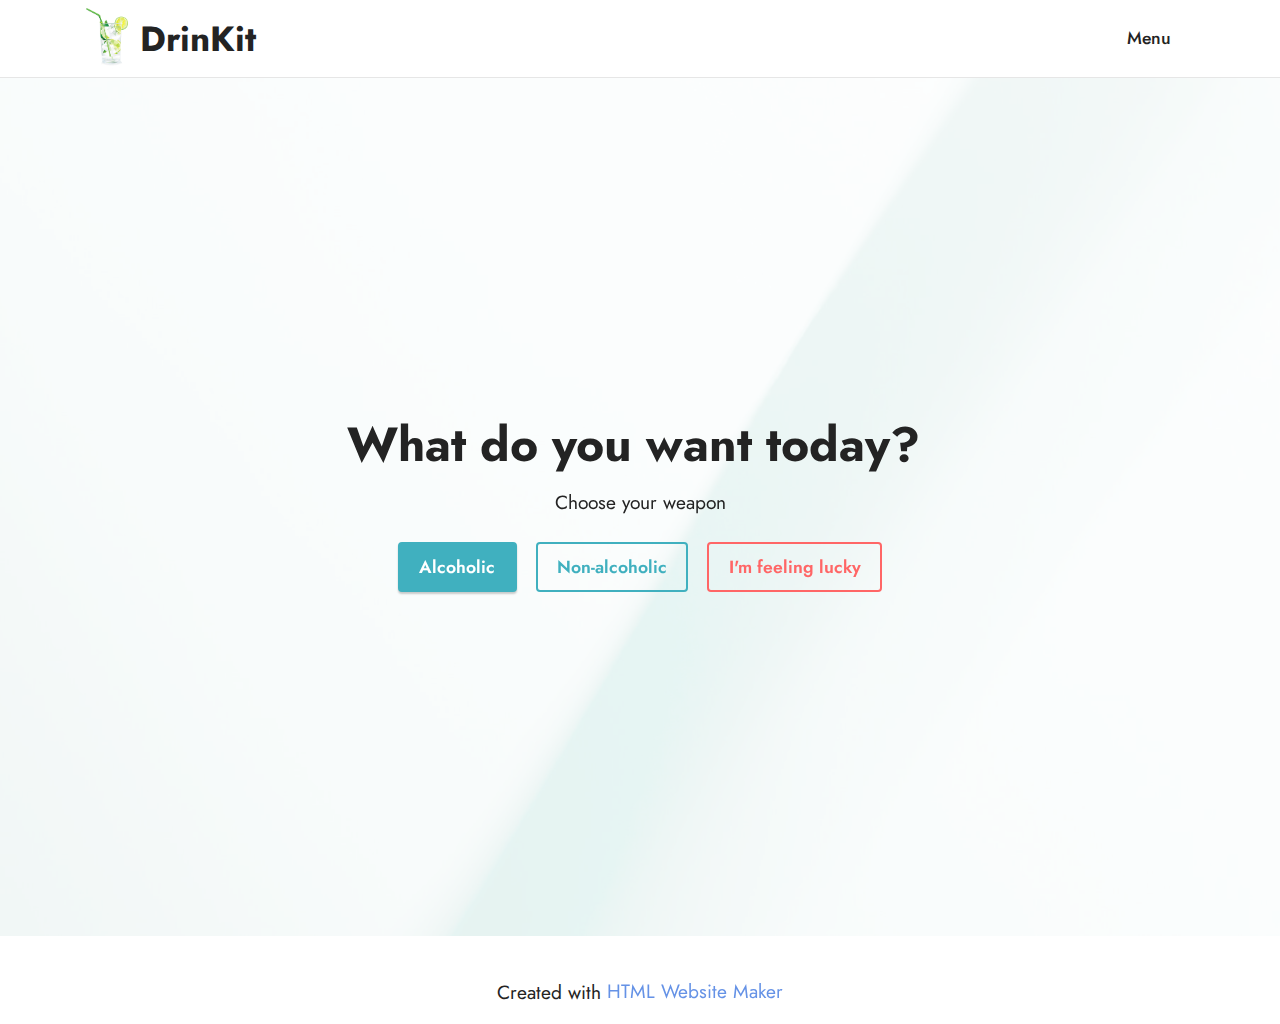
==== commit 4087412f: "create github pages" ====
--- a/index.html
+++ b/index.html
@@ -74,7 +74,7 @@
             </div>
         </div>
     </div>
-</section><section class="display-7" style="padding: 0;align-items: center;justify-content: center;flex-wrap: wrap;    align-content: center;display: flex;position: relative;height: 4rem;"><a href="https://mobiri.se/3003908" style="flex: 1 1;height: 4rem;position: absolute;width: 100%;z-index: 1;"><img alt="" style="height: 4rem;" src="[data-uri]"></a><p style="margin: 0;text-align: center;" class="display-7">Created with &#8204;</p><a style="z-index:1" href="https://mobirise.com/builder/landing-page-builder.html">Landing Page Creator</a></section><script src="assets/bootstrap/js/bootstrap.bundle.min.js"></script>  <script src="assets/parallax/jarallax.js"></script>  <script src="assets/smoothscroll/smooth-scroll.js"></script>  <script src="assets/ytplayer/index.js"></script>  <script src="assets/dropdown/js/navbar-dropdown.js"></script>  <script src="assets/theme/js/script.js"></script>  
+</section><section class="display-7" style="padding: 0;align-items: center;justify-content: center;flex-wrap: wrap;    align-content: center;display: flex;position: relative;height: 4rem;"><a href="https://mobiri.se/3003908" style="flex: 1 1;height: 4rem;position: absolute;width: 100%;z-index: 1;"><img alt="" style="height: 4rem;" src="[data-uri]"></a><p style="margin: 0;text-align: center;" class="display-7">Created with &#8204;</p><a style="z-index:1" href="https://mobirise.com/html-builder.html">HTML Website Maker</a></section><script src="assets/bootstrap/js/bootstrap.bundle.min.js"></script>  <script src="assets/parallax/jarallax.js"></script>  <script src="assets/smoothscroll/smooth-scroll.js"></script>  <script src="assets/ytplayer/index.js"></script>  <script src="assets/dropdown/js/navbar-dropdown.js"></script>  <script src="assets/theme/js/script.js"></script>  
   
   
 </body>
--- a/assets/parallax/jarallax.css
+++ b/assets/parallax/jarallax.css
@@ -0,0 +1,15 @@
+.jarallax {
+    position: relative;
+    z-index: 0;
+}
+.jarallax > .jarallax-img {
+    position: absolute;
+    object-fit: cover;
+    /* support for plugin https://github.com/bfred-it/object-fit-images */
+    font-family: 'object-fit: cover;';
+    top: 0;
+    left: 0;
+    width: 100%;
+    height: 100%;
+    z-index: -1;
+}--- a/assets/dropdown/css/style.css
+++ b/assets/dropdown/css/style.css
@@ -0,0 +1,265 @@
+.navbar-dropdown {
+  left: 0;
+  padding: 0;
+  position: absolute;
+  right: 0;
+  top: 0;
+  transition: all 0.45s ease;
+  z-index: 1030;
+  background: #282828; }
+  .navbar-dropdown .navbar-logo {
+    margin-right: 0.8rem;
+    transition: margin 0.3s ease-in-out;
+    vertical-align: middle; }
+    .navbar-dropdown .navbar-logo img {
+      height: 3.125rem;
+      transition: all 0.3s ease-in-out; }
+    .navbar-dropdown .navbar-logo.mbr-iconfont {
+      font-size: 3.125rem;
+      line-height: 3.125rem; }
+  .navbar-dropdown .navbar-caption {
+    font-weight: 700;
+    white-space: normal;
+    vertical-align: -4px;
+    line-height: 3.125rem !important; }
+    .navbar-dropdown .navbar-caption, .navbar-dropdown .navbar-caption:hover {
+      color: inherit;
+      text-decoration: none; }
+  .navbar-dropdown .mbr-iconfont + .navbar-caption {
+    vertical-align: -1px; }
+  .navbar-dropdown.navbar-fixed-top {
+    position: fixed; }
+  .navbar-dropdown .navbar-brand span {
+    vertical-align: -4px; }
+  .navbar-dropdown.bg-color.transparent {
+    background: none; }
+  .navbar-dropdown.navbar-short .navbar-brand {
+    padding: 0.625rem 0; }
+    .navbar-dropdown.navbar-short .navbar-brand span {
+      vertical-align: -1px; }
+  .navbar-dropdown.navbar-short .navbar-caption {
+    line-height: 2.375rem !important;
+    vertical-align: -2px; }
+  .navbar-dropdown.navbar-short .navbar-logo {
+    margin-right: 0.5rem; }
+    .navbar-dropdown.navbar-short .navbar-logo img {
+      height: 2.375rem; }
+    .navbar-dropdown.navbar-short .navbar-logo.mbr-iconfont {
+      font-size: 2.375rem;
+      line-height: 2.375rem; }
+  .navbar-dropdown.navbar-short .mbr-table-cell {
+    height: 3.625rem; }
+  .navbar-dropdown .navbar-close {
+    left: 0.6875rem;
+    position: fixed;
+    top: 0.75rem;
+    z-index: 1000; }
+  .navbar-dropdown .hamburger-icon {
+    content: "";
+    display: inline-block;
+    vertical-align: middle;
+    width: 16px;
+    -webkit-box-shadow: 0 -6px 0 1px #282828,0 0 0 1px #282828,0 6px 0 1px #282828;
+    -moz-box-shadow: 0 -6px 0 1px #282828,0 0 0 1px #282828,0 6px 0 1px #282828;
+    box-shadow: 0 -6px 0 1px #282828,0 0 0 1px #282828,0 6px 0 1px #282828; }
+
+.dropdown-menu .dropdown-toggle[data-toggle="dropdown-submenu"]::after {
+  border-bottom: 0.35em solid transparent;
+  border-left: 0.35em solid;
+  border-right: 0;
+  border-top: 0.35em solid transparent;
+  margin-left: 0.3rem; }
+
+.dropdown-menu .dropdown-item:focus {
+  outline: 0; }
+
+.nav-dropdown {
+  font-size: 0.75rem;
+  font-weight: 500;
+  height: auto !important; }
+  .nav-dropdown .nav-btn {
+    padding-left: 1rem; }
+  .nav-dropdown .link {
+    margin: .667em 1.667em;
+    font-weight: 500;
+    padding: 0;
+    transition: color .2s ease-in-out; }
+    .nav-dropdown .link.dropdown-toggle {
+      margin-right: 2.583em; }
+      .nav-dropdown .link.dropdown-toggle::after {
+        margin-left: .25rem;
+        border-top: 0.35em solid;
+        border-right: 0.35em solid transparent;
+        border-left: 0.35em solid transparent;
+        border-bottom: 0; }
+      .nav-dropdown .link.dropdown-toggle[aria-expanded="true"] {
+        margin: 0;
+        padding: 0.667em 3.263em  0.667em 1.667em; }
+  .nav-dropdown .link::after,
+  .nav-dropdown .dropdown-item::after {
+    color: inherit; }
+  .nav-dropdown .btn {
+    font-size: 0.75rem;
+    font-weight: 700;
+    letter-spacing: 0;
+    margin-bottom: 0;
+    padding-left: 1.25rem;
+    padding-right: 1.25rem; }
+  .nav-dropdown .dropdown-menu {
+    border-radius: 0;
+    border: 0;
+    left: 0;
+    margin: 0;
+    padding-bottom: 1.25rem;
+    padding-top: 1.25rem;
+    position: relative; }
+  .nav-dropdown .dropdown-submenu {
+    margin-left: 0.125rem;
+    top: 0; }
+  .nav-dropdown .dropdown-item {
+    font-weight: 500;
+    line-height: 2;
+    padding: 0.3846em 4.615em 0.3846em 1.5385em;
+    position: relative;
+    transition: color .2s ease-in-out, background-color .2s ease-in-out; }
+    .nav-dropdown .dropdown-item::after {
+      margin-top: -0.3077em;
+      position: absolute;
+      right: 1.1538em;
+      top: 50%; }
+    .nav-dropdown .dropdown-item:focus, .nav-dropdown .dropdown-item:hover {
+      background: none; }
+
+@media (max-width: 767px) {
+  .nav-dropdown.navbar-toggleable-sm {
+    bottom: 0;
+    display: none;
+    left: 0;
+    overflow-x: hidden;
+    position: fixed;
+    top: 0;
+    transform: translateX(-100%);
+    -ms-transform: translateX(-100%);
+    -webkit-transform: translateX(-100%);
+    width: 18.75rem;
+    z-index: 999; } }
+.nav-dropdown.navbar-toggleable-xl {
+  bottom: 0;
+  display: none;
+  left: 0;
+  overflow-x: hidden;
+  position: fixed;
+  top: 0;
+  transform: translateX(-100%);
+  -ms-transform: translateX(-100%);
+  -webkit-transform: translateX(-100%);
+  width: 18.75rem;
+  z-index: 999; }
+
+.nav-dropdown-sm {
+  display: block !important;
+  overflow-x: hidden;
+  overflow: auto;
+  padding-top: 3.875rem; }
+  .nav-dropdown-sm::after {
+    content: "";
+    display: block;
+    height: 3rem;
+    width: 100%; }
+  .nav-dropdown-sm.collapse.in ~ .navbar-close {
+    display: block !important; }
+  .nav-dropdown-sm.collapsing, .nav-dropdown-sm.collapse.in {
+    transform: translateX(0);
+    -ms-transform: translateX(0);
+    -webkit-transform: translateX(0);
+    transition: all 0.25s ease-out;
+    -webkit-transition: all 0.25s ease-out;
+    background: #282828; }
+  .nav-dropdown-sm.collapsing[aria-expanded="false"] {
+    transform: translateX(-100%);
+    -ms-transform: translateX(-100%);
+    -webkit-transform: translateX(-100%); }
+  .nav-dropdown-sm .nav-item {
+    display: block;
+    margin-left: 0 !important;
+    padding-left: 0; }
+  .nav-dropdown-sm .link,
+  .nav-dropdown-sm .dropdown-item {
+    border-top: 1px dotted rgba(255, 255, 255, 0.1);
+    font-size: 0.8125rem;
+    line-height: 1.6;
+    margin: 0 !important;
+    padding: 0.875rem 2.4rem 0.875rem 1.5625rem !important;
+    position: relative;
+    white-space: normal; }
+    .nav-dropdown-sm .link:focus, .nav-dropdown-sm .link:hover,
+    .nav-dropdown-sm .dropdown-item:focus,
+    .nav-dropdown-sm .dropdown-item:hover {
+      background: rgba(0, 0, 0, 0.2) !important;
+      color: #c0a375; }
+  .nav-dropdown-sm .nav-btn {
+    position: relative;
+    padding: 1.5625rem 1.5625rem 0 1.5625rem; }
+    .nav-dropdown-sm .nav-btn::before {
+      border-top: 1px dotted rgba(255, 255, 255, 0.1);
+      content: "";
+      left: 0;
+      position: absolute;
+      top: 0;
+      width: 100%; }
+    .nav-dropdown-sm .nav-btn + .nav-btn {
+      padding-top: 0.625rem; }
+      .nav-dropdown-sm .nav-btn + .nav-btn::before {
+        display: none; }
+  .nav-dropdown-sm .btn {
+    padding: 0.625rem 0; }
+  .nav-dropdown-sm .dropdown-toggle[data-toggle="dropdown-submenu"]::after {
+    margin-left: .25rem;
+    border-top: 0.35em solid;
+    border-right: 0.35em solid transparent;
+    border-left: 0.35em solid transparent;
+    border-bottom: 0; }
+  .nav-dropdown-sm .dropdown-toggle[data-toggle="dropdown-submenu"][aria-expanded="true"]::after {
+    border-top: 0;
+    border-right: 0.35em solid transparent;
+    border-left: 0.35em solid transparent;
+    border-bottom: 0.35em solid; }
+  .nav-dropdown-sm .dropdown-menu {
+    margin: 0;
+    padding: 0;
+    position: relative;
+    top: 0;
+    left: 0;
+    width: 100%;
+    border: 0;
+    float: none;
+    border-radius: 0;
+    background: none; }
+  .nav-dropdown-sm .dropdown-submenu {
+    left: 100%;
+    margin-left: 0.125rem;
+    margin-top: -1.25rem;
+    top: 0; }
+
+.navbar-toggleable-sm .nav-dropdown .dropdown-menu {
+  position: absolute; }
+
+.navbar-toggleable-sm .nav-dropdown .dropdown-submenu {
+  left: 100%;
+  margin-left: 0.125rem;
+  margin-top: -1.25rem;
+  top: 0; }
+
+.navbar-toggleable-sm.opened .nav-dropdown .dropdown-menu {
+  position: relative; }
+
+.navbar-toggleable-sm.opened .nav-dropdown .dropdown-submenu {
+  left: 0;
+  margin-left: 00rem;
+  margin-top: 0rem;
+  top: 0; }
+
+.is-builder .nav-dropdown.collapsing {
+  transition: none !important; }
+
+
--- a/assets/socicon/css/styles.css
+++ b/assets/socicon/css/styles.css
@@ -0,0 +1,934 @@
+@charset "UTF-8";
+
+@font-face {
+  font-family: 'Socicon';
+  src:  url('../fonts/socicon.eot');
+  src:  url('../fonts/socicon.eot?#iefix') format('embedded-opentype'),
+    url('../fonts/socicon.woff2') format('woff2'),
+    url('../fonts/socicon.ttf') format('truetype'),
+    url('../fonts/socicon.woff') format('woff'),
+    url('../fonts/socicon.svg#socicon') format('svg');
+  font-weight: normal;
+  font-style: normal;
+  font-display: swap;
+}
+
+[data-icon]:before {
+  font-family: "socicon" !important;
+  content: attr(data-icon);
+  font-style: normal !important;
+  font-weight: normal !important;
+  font-variant: normal !important;
+  text-transform: none !important;
+  speak: none;
+  line-height: 1;
+  -webkit-font-smoothing: antialiased;
+  -moz-osx-font-smoothing: grayscale;
+}
+
+[class^="socicon-"], [class*=" socicon-"] {
+  /* use !important to prevent issues with browser extensions that change fonts */
+  font-family: 'Socicon' !important;
+  speak: none;
+  font-style: normal;
+  font-weight: normal;
+  font-variant: normal;
+  text-transform: none;
+  line-height: 1;
+
+  /* Better Font Rendering =========== */
+  -webkit-font-smoothing: antialiased;
+  -moz-osx-font-smoothing: grayscale;
+}
+
+.socicon-eitaa:before {
+  content: "\e97c";
+}
+.socicon-soroush:before {
+  content: "\e97d";
+}
+.socicon-bale:before {
+  content: "\e97e";
+}
+.socicon-zazzle:before {
+  content: "\e97b";
+}
+.socicon-society6:before {
+  content: "\e97a";
+}
+.socicon-redbubble:before {
+  content: "\e979";
+}
+.socicon-avvo:before {
+  content: "\e978";
+}
+.socicon-stitcher:before {
+  content: "\e977";
+}
+.socicon-googlehangouts:before {
+  content: "\e974";
+}
+.socicon-dlive:before {
+  content: "\e975";
+}
+.socicon-vsco:before {
+  content: "\e976";
+}
+.socicon-flipboard:before {
+  content: "\e973";
+}
+.socicon-ubuntu:before {
+  content: "\e958";
+}
+.socicon-artstation:before {
+  content: "\e959";
+}
+.socicon-invision:before {
+  content: "\e95a";
+}
+.socicon-torial:before {
+  content: "\e95b";
+}
+.socicon-collectorz:before {
+  content: "\e95c";
+}
+.socicon-seenthis:before {
+  content: "\e95d";
+}
+.socicon-googleplaymusic:before {
+  content: "\e95e";
+}
+.socicon-debian:before {
+  content: "\e95f";
+}
+.socicon-filmfreeway:before {
+  content: "\e960";
+}
+.socicon-gnome:before {
+  content: "\e961";
+}
+.socicon-itchio:before {
+  content: "\e962";
+}
+.socicon-jamendo:before {
+  content: "\e963";
+}
+.socicon-mix:before {
+  content: "\e964";
+}
+.socicon-sharepoint:before {
+  content: "\e965";
+}
+.socicon-tinder:before {
+  content: "\e966";
+}
+.socicon-windguru:before {
+  content: "\e967";
+}
+.socicon-cdbaby:before {
+  content: "\e968";
+}
+.socicon-elementaryos:before {
+  content: "\e969";
+}
+.socicon-stage32:before {
+  content: "\e96a";
+}
+.socicon-tiktok:before {
+  content: "\e96b";
+}
+.socicon-gitter:before {
+  content: "\e96c";
+}
+.socicon-letterboxd:before {
+  content: "\e96d";
+}
+.socicon-threema:before {
+  content: "\e96e";
+}
+.socicon-splice:before {
+  content: "\e96f";
+}
+.socicon-metapop:before {
+  content: "\e970";
+}
+.socicon-naver:before {
+  content: "\e971";
+}
+.socicon-remote:before {
+  content: "\e972";
+}
+.socicon-internet:before {
+  content: "\e957";
+}
+.socicon-moddb:before {
+  content: "\e94b";
+}
+.socicon-indiedb:before {
+  content: "\e94c";
+}
+.socicon-traxsource:before {
+  content: "\e94d";
+}
+.socicon-gamefor:before {
+  content: "\e94e";
+}
+.socicon-pixiv:before {
+  content: "\e94f";
+}
+.socicon-myanimelist:before {
+  content: "\e950";
+}
+.socicon-blackberry:before {
+  content: "\e951";
+}
+.socicon-wickr:before {
+  content: "\e952";
+}
+.socicon-spip:before {
+  content: "\e953";
+}
+.socicon-napster:before {
+  content: "\e954";
+}
+.socicon-beatport:before {
+  content: "\e955";
+}
+.socicon-hackerone:before {
+  content: "\e956";
+}
+.socicon-hackernews:before {
+  content: "\e946";
+}
+.socicon-smashwords:before {
+  content: "\e947";
+}
+.socicon-kobo:before {
+  content: "\e948";
+}
+.socicon-bookbub:before {
+  content: "\e949";
+}
+.socicon-mailru:before {
+  content: "\e94a";
+}
+.socicon-gitlab:before {
+  content: "\e945";
+}
+.socicon-instructables:before {
+  content: "\e944";
+}
+.socicon-portfolio:before {
+  content: "\e943";
+}
+.socicon-codered:before {
+  content: "\e940";
+}
+.socicon-origin:before {
+  content: "\e941";
+}
+.socicon-nextdoor:before {
+  content: "\e942";
+}
+.socicon-udemy:before {
+  content: "\e93f";
+}
+.socicon-livemaster:before {
+  content: "\e93e";
+}
+.socicon-crunchbase:before {
+  content: "\e93b";
+}
+.socicon-homefy:before {
+  content: "\e93c";
+}
+.socicon-calendly:before {
+  content: "\e93d";
+}
+.socicon-realtor:before {
+  content: "\e90f";
+}
+.socicon-tidal:before {
+  content: "\e910";
+}
+.socicon-qobuz:before {
+  content: "\e911";
+}
+.socicon-natgeo:before {
+  content: "\e912";
+}
+.socicon-mastodon:before {
+  content: "\e913";
+}
+.socicon-unsplash:before {
+  content: "\e914";
+}
+.socicon-homeadvisor:before {
+  content: "\e915";
+}
+.socicon-angieslist:before {
+  content: "\e916";
+}
+.socicon-codepen:before {
+  content: "\e917";
+}
+.socicon-slack:before {
+  content: "\e918";
+}
+.socicon-openaigym:before {
+  content: "\e919";
+}
+.socicon-logmein:before {
+  content: "\e91a";
+}
+.socicon-fiverr:before {
+  content: "\e91b";
+}
+.socicon-gotomeeting:before {
+  content: "\e91c";
+}
+.socicon-aliexpress:before {
+  content: "\e91d";
+}
+.socicon-guru:before {
+  content: "\e91e";
+}
+.socicon-appstore:before {
+  content: "\e91f";
+}
+.socicon-homes:before {
+  content: "\e920";
+}
+.socicon-zoom:before {
+  content: "\e921";
+}
+.socicon-alibaba:before {
+  content: "\e922";
+}
+.socicon-craigslist:before {
+  content: "\e923";
+}
+.socicon-wix:before {
+  content: "\e924";
+}
+.socicon-redfin:before {
+  content: "\e925";
+}
+.socicon-googlecalendar:before {
+  content: "\e926";
+}
+.socicon-shopify:before {
+  content: "\e927";
+}
+.socicon-freelancer:before {
+  content: "\e928";
+}
+.socicon-seedrs:before {
+  content: "\e929";
+}
+.socicon-bing:before {
+  content: "\e92a";
+}
+.socicon-doodle:before {
+  content: "\e92b";
+}
+.socicon-bonanza:before {
+  content: "\e92c";
+}
+.socicon-squarespace:before {
+  content: "\e92d";
+}
+.socicon-toptal:before {
+  content: "\e92e";
+}
+.socicon-gust:before {
+  content: "\e92f";
+}
+.socicon-ask:before {
+  content: "\e930";
+}
+.socicon-trulia:before {
+  content: "\e931";
+}
+.socicon-loomly:before {
+  content: "\e932";
+}
+.socicon-ghost:before {
+  content: "\e933";
+}
+.socicon-upwork:before {
+  content: "\e934";
+}
+.socicon-fundable:before {
+  content: "\e935";
+}
+.socicon-booking:before {
+  content: "\e936";
+}
+.socicon-googlemaps:before {
+  content: "\e937";
+}
+.socicon-zillow:before {
+  content: "\e938";
+}
+.socicon-niconico:before {
+  content: "\e939";
+}
+.socicon-toneden:before {
+  content: "\e93a";
+}
+.socicon-augment:before {
+  content: "\e908";
+}
+.socicon-bitbucket:before {
+  content: "\e909";
+}
+.socicon-fyuse:before {
+  content: "\e90a";
+}
+.socicon-yt-gaming:before {
+  content: "\e90b";
+}
+.socicon-sketchfab:before {
+  content: "\e90c";
+}
+.socicon-mobcrush:before {
+  content: "\e90d";
+}
+.socicon-microsoft:before {
+  content: "\e90e";
+}
+.socicon-pandora:before {
+  content: "\e907";
+}
+.socicon-messenger:before {
+  content: "\e906";
+}
+.socicon-gamewisp:before {
+  content: "\e905";
+}
+.socicon-bloglovin:before {
+  content: "\e904";
+}
+.socicon-tunein:before {
+  content: "\e903";
+}
+.socicon-gamejolt:before {
+  content: "\e901";
+}
+.socicon-trello:before {
+  content: "\e902";
+}
+.socicon-spreadshirt:before {
+  content: "\e900";
+}
+.socicon-500px:before {
+  content: "\e000";
+}
+.socicon-8tracks:before {
+  content: "\e001";
+}
+.socicon-airbnb:before {
+  content: "\e002";
+}
+.socicon-alliance:before {
+  content: "\e003";
+}
+.socicon-amazon:before {
+  content: "\e004";
+}
+.socicon-amplement:before {
+  content: "\e005";
+}
+.socicon-android:before {
+  content: "\e006";
+}
+.socicon-angellist:before {
+  content: "\e007";
+}
+.socicon-apple:before {
+  content: "\e008";
+}
+.socicon-appnet:before {
+  content: "\e009";
+}
+.socicon-baidu:before {
+  content: "\e00a";
+}
+.socicon-bandcamp:before {
+  content: "\e00b";
+}
+.socicon-battlenet:before {
+  content: "\e00c";
+}
+.socicon-mixer:before {
+  content: "\e00d";
+}
+.socicon-bebee:before {
+  content: "\e00e";
+}
+.socicon-bebo:before {
+  content: "\e00f";
+}
+.socicon-behance:before {
+  content: "\e010";
+}
+.socicon-blizzard:before {
+  content: "\e011";
+}
+.socicon-blogger:before {
+  content: "\e012";
+}
+.socicon-buffer:before {
+  content: "\e013";
+}
+.socicon-chrome:before {
+  content: "\e014";
+}
+.socicon-coderwall:before {
+  content: "\e015";
+}
+.socicon-curse:before {
+  content: "\e016";
+}
+.socicon-dailymotion:before {
+  content: "\e017";
+}
+.socicon-deezer:before {
+  content: "\e018";
+}
+.socicon-delicious:before {
+  content: "\e019";
+}
+.socicon-deviantart:before {
+  content: "\e01a";
+}
+.socicon-diablo:before {
+  content: "\e01b";
+}
+.socicon-digg:before {
+  content: "\e01c";
+}
+.socicon-discord:before {
+  content: "\e01d";
+}
+.socicon-disqus:before {
+  content: "\e01e";
+}
+.socicon-douban:before {
+  content: "\e01f";
+}
+.socicon-draugiem:before {
+  content: "\e020";
+}
+.socicon-dribbble:before {
+  content: "\e021";
+}
+.socicon-drupal:before {
+  content: "\e022";
+}
+.socicon-ebay:before {
+  content: "\e023";
+}
+.socicon-ello:before {
+  content: "\e024";
+}
+.socicon-endomodo:before {
+  content: "\e025";
+}
+.socicon-envato:before {
+  content: "\e026";
+}
+.socicon-etsy:before {
+  content: "\e027";
+}
+.socicon-facebook:before {
+  content: "\e028";
+}
+.socicon-feedburner:before {
+  content: "\e029";
+}
+.socicon-filmweb:before {
+  content: "\e02a";
+}
+.socicon-firefox:before {
+  content: "\e02b";
+}
+.socicon-flattr:before {
+  content: "\e02c";
+}
+.socicon-flickr:before {
+  content: "\e02d";
+}
+.socicon-formulr:before {
+  content: "\e02e";
+}
+.socicon-forrst:before {
+  content: "\e02f";
+}
+.socicon-foursquare:before {
+  content: "\e030";
+}
+.socicon-friendfeed:before {
+  content: "\e031";
+}
+.socicon-github:before {
+  content: "\e032";
+}
+.socicon-goodreads:before {
+  content: "\e033";
+}
+.socicon-google:before {
+  content: "\e034";
+}
+.socicon-googlescholar:before {
+  content: "\e035";
+}
+.socicon-googlegroups:before {
+  content: "\e036";
+}
+.socicon-googlephotos:before {
+  content: "\e037";
+}
+.socicon-googleplus:before {
+  content: "\e038";
+}
+.socicon-grooveshark:before {
+  content: "\e039";
+}
+.socicon-hackerrank:before {
+  content: "\e03a";
+}
+.socicon-hearthstone:before {
+  content: "\e03b";
+}
+.socicon-hellocoton:before {
+  content: "\e03c";
+}
+.socicon-heroes:before {
+  content: "\e03d";
+}
+.socicon-smashcast:before {
+  content: "\e03e";
+}
+.socicon-horde:before {
+  content: "\e03f";
+}
+.socicon-houzz:before {
+  content: "\e040";
+}
+.socicon-icq:before {
+  content: "\e041";
+}
+.socicon-identica:before {
+  content: "\e042";
+}
+.socicon-imdb:before {
+  content: "\e043";
+}
+.socicon-instagram:before {
+  content: "\e044";
+}
+.socicon-issuu:before {
+  content: "\e045";
+}
+.socicon-istock:before {
+  content: "\e046";
+}
+.socicon-itunes:before {
+  content: "\e047";
+}
+.socicon-keybase:before {
+  content: "\e048";
+}
+.socicon-lanyrd:before {
+  content: "\e049";
+}
+.socicon-lastfm:before {
+  content: "\e04a";
+}
+.socicon-line:before {
+  content: "\e04b";
+}
+.socicon-linkedin:before {
+  content: "\e04c";
+}
+.socicon-livejournal:before {
+  content: "\e04d";
+}
+.socicon-lyft:before {
+  content: "\e04e";
+}
+.socicon-macos:before {
+  content: "\e04f";
+}
+.socicon-mail:before {
+  content: "\e050";
+}
+.socicon-medium:before {
+  content: "\e051";
+}
+.socicon-meetup:before {
+  content: "\e052";
+}
+.socicon-mixcloud:before {
+  content: "\e053";
+}
+.socicon-modelmayhem:before {
+  content: "\e054";
+}
+.socicon-mumble:before {
+  content: "\e055";
+}
+.socicon-myspace:before {
+  content: "\e056";
+}
+.socicon-newsvine:before {
+  content: "\e057";
+}
+.socicon-nintendo:before {
+  content: "\e058";
+}
+.socicon-npm:before {
+  content: "\e059";
+}
+.socicon-odnoklassniki:before {
+  content: "\e05a";
+}
+.socicon-openid:before {
+  content: "\e05b";
+}
+.socicon-opera:before {
+  content: "\e05c";
+}
+.socicon-outlook:before {
+  content: "\e05d";
+}
+.socicon-overwatch:before {
+  content: "\e05e";
+}
+.socicon-patreon:before {
+  content: "\e05f";
+}
+.socicon-paypal:before {
+  content: "\e060";
+}
+.socicon-periscope:before {
+  content: "\e061";
+}
+.socicon-persona:before {
+  content: "\e062";
+}
+.socicon-pinterest:before {
+  content: "\e063";
+}
+.socicon-play:before {
+  content: "\e064";
+}
+.socicon-player:before {
+  content: "\e065";
+}
+.socicon-playstation:before {
+  content: "\e066";
+}
+.socicon-pocket:before {
+  content: "\e067";
+}
+.socicon-qq:before {
+  content: "\e068";
+}
+.socicon-quora:before {
+  content: "\e069";
+}
+.socicon-raidcall:before {
+  content: "\e06a";
+}
+.socicon-ravelry:before {
+  content: "\e06b";
+}
+.socicon-reddit:before {
+  content: "\e06c";
+}
+.socicon-renren:before {
+  content: "\e06d";
+}
+.socicon-researchgate:before {
+  content: "\e06e";
+}
+.socicon-residentadvisor:before {
+  content: "\e06f";
+}
+.socicon-reverbnation:before {
+  content: "\e070";
+}
+.socicon-rss:before {
+  content: "\e071";
+}
+.socicon-sharethis:before {
+  content: "\e072";
+}
+.socicon-skype:before {
+  content: "\e073";
+}
+.socicon-slideshare:before {
+  content: "\e074";
+}
+.socicon-smugmug:before {
+  content: "\e075";
+}
+.socicon-snapchat:before {
+  content: "\e076";
+}
+.socicon-songkick:before {
+  content: "\e077";
+}
+.socicon-soundcloud:before {
+  content: "\e078";
+}
+.socicon-spotify:before {
+  content: "\e079";
+}
+.socicon-stackexchange:before {
+  content: "\e07a";
+}
+.socicon-stackoverflow:before {
+  content: "\e07b";
+}
+.socicon-starcraft:before {
+  content: "\e07c";
+}
+.socicon-stayfriends:before {
+  content: "\e07d";
+}
+.socicon-steam:before {
+  content: "\e07e";
+}
+.socicon-storehouse:before {
+  content: "\e07f";
+}
+.socicon-strava:before {
+  content: "\e080";
+}
+.socicon-streamjar:before {
+  content: "\e081";
+}
+.socicon-stumbleupon:before {
+  content: "\e082";
+}
+.socicon-swarm:before {
+  content: "\e083";
+}
+.socicon-teamspeak:before {
+  content: "\e084";
+}
+.socicon-teamviewer:before {
+  content: "\e085";
+}
+.socicon-technorati:before {
+  content: "\e086";
+}
+.socicon-telegram:before {
+  content: "\e087";
+}
+.socicon-tripadvisor:before {
+  content: "\e088";
+}
+.socicon-tripit:before {
+  content: "\e089";
+}
+.socicon-triplej:before {
+  content: "\e08a";
+}
+.socicon-tumblr:before {
+  content: "\e08b";
+}
+.socicon-twitch:before {
+  content: "\e08c";
+}
+.socicon-twitter:before {
+  content: "\e08d";
+}
+.socicon-uber:before {
+  content: "\e08e";
+}
+.socicon-ventrilo:before {
+  content: "\e08f";
+}
+.socicon-viadeo:before {
+  content: "\e090";
+}
+.socicon-viber:before {
+  content: "\e091";
+}
+.socicon-viewbug:before {
+  content: "\e092";
+}
+.socicon-vimeo:before {
+  content: "\e093";
+}
+.socicon-vine:before {
+  content: "\e094";
+}
+.socicon-vkontakte:before {
+  content: "\e095";
+}
+.socicon-warcraft:before {
+  content: "\e096";
+}
+.socicon-wechat:before {
+  content: "\e097";
+}
+.socicon-weibo:before {
+  content: "\e098";
+}
+.socicon-whatsapp:before {
+  content: "\e099";
+}
+.socicon-wikipedia:before {
+  content: "\e09a";
+}
+.socicon-windows:before {
+  content: "\e09b";
+}
+.socicon-wordpress:before {
+  content: "\e09c";
+}
+.socicon-wykop:before {
+  content: "\e09d";
+}
+.socicon-xbox:before {
+  content: "\e09e";
+}
+.socicon-xing:before {
+  content: "\e09f";
+}
+.socicon-yahoo:before {
+  content: "\e0a0";
+}
+.socicon-yammer:before {
+  content: "\e0a1";
+}
+.socicon-yandex:before {
+  content: "\e0a2";
+}
+.socicon-yelp:before {
+  content: "\e0a3";
+}
+.socicon-younow:before {
+  content: "\e0a4";
+}
+.socicon-youtube:before {
+  content: "\e0a5";
+}
+.socicon-zapier:before {
+  content: "\e0a6";
+}
+.socicon-zerply:before {
+  content: "\e0a7";
+}
+.socicon-zomato:before {
+  content: "\e0a8";
+}
+.socicon-zynga:before {
+  content: "\e0a9";
+}
--- a/assets/theme/css/style.css
+++ b/assets/theme/css/style.css
@@ -0,0 +1,961 @@
+@charset "UTF-8";
+section {
+  background-color: #ffffff;
+}
+
+body {
+  font-style: normal;
+  line-height: 1.5;
+  font-weight: 400;
+  color: #232323;
+  position: relative;
+}
+
+button {
+  background-color: transparent;
+  border-color: transparent;
+}
+
+section,
+.container,
+.container-fluid {
+  position: relative;
+  word-wrap: break-word;
+}
+
+a.mbr-iconfont:hover {
+  text-decoration: none;
+}
+
+.article .lead p,
+.article .lead ul,
+.article .lead ol,
+.article .lead pre,
+.article .lead blockquote {
+  margin-bottom: 0;
+}
+
+a {
+  font-style: normal;
+  font-weight: 400;
+  cursor: pointer;
+}
+a, a:hover {
+  text-decoration: none;
+}
+
+.mbr-section-title {
+  font-style: normal;
+  line-height: 1.3;
+}
+
+.mbr-section-subtitle {
+  line-height: 1.3;
+}
+
+.mbr-text {
+  font-style: normal;
+  line-height: 1.7;
+}
+
+h1,
+h2,
+h3,
+h4,
+h5,
+h6,
+.display-1,
+.display-2,
+.display-4,
+.display-5,
+.display-7,
+span,
+p,
+a {
+  line-height: 1;
+  word-break: break-word;
+  word-wrap: break-word;
+  font-weight: 400;
+}
+
+b,
+strong {
+  font-weight: bold;
+}
+
+input:-webkit-autofill, input:-webkit-autofill:hover, input:-webkit-autofill:focus, input:-webkit-autofill:active {
+  transition-delay: 9999s;
+  -webkit-transition-property: background-color, color;
+  transition-property: background-color, color;
+}
+
+textarea[type=hidden] {
+  display: none;
+}
+
+section {
+  background-position: 50% 50%;
+  background-repeat: no-repeat;
+  background-size: cover;
+}
+section .mbr-background-video,
+section .mbr-background-video-preview {
+  position: absolute;
+  bottom: 0;
+  left: 0;
+  right: 0;
+  top: 0;
+}
+
+.hidden {
+  visibility: hidden;
+}
+
+.mbr-z-index20 {
+  z-index: 20;
+}
+
+/*! Base colors */
+.mbr-white {
+  color: #ffffff;
+}
+
+.mbr-black {
+  color: #111111;
+}
+
+.mbr-bg-white {
+  background-color: #ffffff;
+}
+
+.mbr-bg-black {
+  background-color: #000000;
+}
+
+/*! Text-aligns */
+.align-left {
+  text-align: left;
+}
+
+.align-center {
+  text-align: center;
+}
+
+.align-right {
+  text-align: right;
+}
+
+/*! Font-weight  */
+.mbr-light {
+  font-weight: 300;
+}
+
+.mbr-regular {
+  font-weight: 400;
+}
+
+.mbr-semibold {
+  font-weight: 500;
+}
+
+.mbr-bold {
+  font-weight: 700;
+}
+
+/*! Media  */
+.media-content {
+  flex-basis: 100%;
+}
+
+.media-container-row {
+  display: flex;
+  flex-direction: row;
+  flex-wrap: wrap;
+  justify-content: center;
+  align-content: center;
+  align-items: start;
+}
+.media-container-row .media-size-item {
+  width: 400px;
+}
+
+.media-container-column {
+  display: flex;
+  flex-direction: column;
+  flex-wrap: wrap;
+  justify-content: center;
+  align-content: center;
+  align-items: stretch;
+}
+.media-container-column > * {
+  width: 100%;
+}
+
+@media (min-width: 992px) {
+  .media-container-row {
+    flex-wrap: nowrap;
+  }
+}
+figure {
+  margin-bottom: 0;
+  overflow: hidden;
+}
+
+figure[mbr-media-size] {
+  transition: width 0.1s;
+}
+
+img,
+iframe {
+  display: block;
+  width: 100%;
+}
+
+.card {
+  background-color: transparent;
+  border: none;
+}
+
+.card-box {
+  width: 100%;
+}
+
+.card-img {
+  text-align: center;
+  flex-shrink: 0;
+  -webkit-flex-shrink: 0;
+}
+
+.media {
+  max-width: 100%;
+  margin: 0 auto;
+}
+
+.mbr-figure {
+  align-self: center;
+}
+
+.media-container > div {
+  max-width: 100%;
+}
+
+.mbr-figure img,
+.card-img img {
+  width: 100%;
+}
+
+@media (max-width: 991px) {
+  .media-size-item {
+    width: auto !important;
+  }
+
+  .media {
+    width: auto;
+  }
+
+  .mbr-figure {
+    width: 100% !important;
+  }
+}
+/*! Buttons */
+.mbr-section-btn {
+  margin-left: -0.6rem;
+  margin-right: -0.6rem;
+  font-size: 0;
+}
+
+.btn {
+  font-weight: 600;
+  border-width: 1px;
+  font-style: normal;
+  margin: 0.6rem 0.6rem;
+  white-space: normal;
+  transition: all 0.2s ease-in-out;
+  display: inline-flex;
+  align-items: center;
+  justify-content: center;
+  word-break: break-word;
+}
+
+.btn-sm {
+  font-weight: 600;
+  letter-spacing: 0px;
+  transition: all 0.3s ease-in-out;
+}
+
+.btn-md {
+  font-weight: 600;
+  letter-spacing: 0px;
+  transition: all 0.3s ease-in-out;
+}
+
+.btn-lg {
+  font-weight: 600;
+  letter-spacing: 0px;
+  transition: all 0.3s ease-in-out;
+}
+
+.btn-form {
+  margin: 0;
+}
+.btn-form:hover {
+  cursor: pointer;
+}
+
+nav .mbr-section-btn {
+  margin-left: 0rem;
+  margin-right: 0rem;
+}
+
+/*! Btn icon margin */
+.btn .mbr-iconfont,
+.btn.btn-sm .mbr-iconfont {
+  order: 1;
+  cursor: pointer;
+  margin-left: 0.5rem;
+  vertical-align: sub;
+}
+
+.btn.btn-md .mbr-iconfont,
+.btn.btn-md .mbr-iconfont {
+  margin-left: 0.8rem;
+}
+
+.mbr-regular {
+  font-weight: 400;
+}
+
+.mbr-semibold {
+  font-weight: 500;
+}
+
+.mbr-bold {
+  font-weight: 700;
+}
+
+[type=submit] {
+  -webkit-appearance: none;
+}
+
+/*! Full-screen */
+.mbr-fullscreen .mbr-overlay {
+  min-height: 100vh;
+}
+
+.mbr-fullscreen {
+  display: flex;
+  display: -moz-flex;
+  display: -ms-flex;
+  display: -o-flex;
+  align-items: center;
+  min-height: 100vh;
+  padding-top: 3rem;
+  padding-bottom: 3rem;
+}
+
+/*! Map */
+.map {
+  height: 25rem;
+  position: relative;
+}
+.map iframe {
+  width: 100%;
+  height: 100%;
+}
+
+/*! Scroll to top arrow */
+.mbr-arrow-up {
+  bottom: 25px;
+  right: 90px;
+  position: fixed;
+  text-align: right;
+  z-index: 5000;
+  color: #ffffff;
+  font-size: 22px;
+}
+
+.mbr-arrow-up a {
+  background: rgba(0, 0, 0, 0.2);
+  border-radius: 50%;
+  color: #fff;
+  display: inline-block;
+  height: 60px;
+  width: 60px;
+  border: 2px solid #fff;
+  outline-style: none !important;
+  position: relative;
+  text-decoration: none;
+  transition: all 0.3s ease-in-out;
+  cursor: pointer;
+  text-align: center;
+}
+.mbr-arrow-up a:hover {
+  background-color: rgba(0, 0, 0, 0.4);
+}
+.mbr-arrow-up a i {
+  line-height: 60px;
+}
+
+.mbr-arrow-up-icon {
+  display: block;
+  color: #fff;
+}
+
+.mbr-arrow-up-icon::before {
+  content: "›";
+  display: inline-block;
+  font-family: serif;
+  font-size: 22px;
+  line-height: 1;
+  font-style: normal;
+  position: relative;
+  top: 6px;
+  left: -4px;
+  transform: rotate(-90deg);
+}
+
+/*! Arrow Down */
+.mbr-arrow {
+  position: absolute;
+  bottom: 45px;
+  left: 50%;
+  width: 60px;
+  height: 60px;
+  cursor: pointer;
+  background-color: rgba(80, 80, 80, 0.5);
+  border-radius: 50%;
+  transform: translateX(-50%);
+}
+@media (max-width: 767px) {
+  .mbr-arrow {
+    display: none;
+  }
+}
+.mbr-arrow > a {
+  display: inline-block;
+  text-decoration: none;
+  outline-style: none;
+  -webkit-animation: arrowdown 1.7s ease-in-out infinite;
+          animation: arrowdown 1.7s ease-in-out infinite;
+  color: #ffffff;
+}
+.mbr-arrow > a > i {
+  position: absolute;
+  top: -2px;
+  left: 15px;
+  font-size: 2rem;
+}
+
+#scrollToTop a i::before {
+  content: "";
+  position: absolute;
+  display: block;
+  border-bottom: 2.5px solid #fff;
+  border-left: 2.5px solid #fff;
+  width: 27.8%;
+  height: 27.8%;
+  left: 50%;
+  top: 51%;
+  transform: translateY(-30%) translateX(-50%) rotate(135deg);
+}
+
+@keyframes arrowdown {
+  0% {
+    transform: translateY(0px);
+  }
+  50% {
+    transform: translateY(-5px);
+  }
+  100% {
+    transform: translateY(0px);
+  }
+}
+@-webkit-keyframes arrowdown {
+  0% {
+    transform: translateY(0px);
+  }
+  50% {
+    transform: translateY(-5px);
+  }
+  100% {
+    transform: translateY(0px);
+  }
+}
+@media (max-width: 500px) {
+  .mbr-arrow-up {
+    left: 0;
+    right: 0;
+    text-align: center;
+  }
+}
+/*Gradients animation*/
+@keyframes gradient-animation {
+  from {
+    background-position: 0% 100%;
+    -webkit-animation-timing-function: ease-in-out;
+            animation-timing-function: ease-in-out;
+  }
+  to {
+    background-position: 100% 0%;
+    -webkit-animation-timing-function: ease-in-out;
+            animation-timing-function: ease-in-out;
+  }
+}
+@-webkit-keyframes gradient-animation {
+  from {
+    background-position: 0% 100%;
+    -webkit-animation-timing-function: ease-in-out;
+            animation-timing-function: ease-in-out;
+  }
+  to {
+    background-position: 100% 0%;
+    -webkit-animation-timing-function: ease-in-out;
+            animation-timing-function: ease-in-out;
+  }
+}
+.bg-gradient {
+  background-size: 200% 200%;
+  animation: gradient-animation 5s infinite alternate;
+  -webkit-animation: gradient-animation 5s infinite alternate;
+}
+
+.menu .navbar-brand {
+  display: -webkit-flex;
+}
+.menu .navbar-brand span {
+  display: flex;
+  display: -webkit-flex;
+}
+.menu .navbar-brand .navbar-caption-wrap {
+  display: -webkit-flex;
+}
+.menu .navbar-brand .navbar-logo img {
+  display: -webkit-flex;
+  width: auto;
+}
+@media (min-width: 768px) and (max-width: 991px) {
+  .menu .navbar-toggleable-sm .navbar-nav {
+    display: -ms-flexbox;
+  }
+}
+@media (max-width: 991px) {
+  .menu .navbar-collapse {
+    max-height: 93.5vh;
+  }
+  .menu .navbar-collapse.show {
+    overflow: auto;
+  }
+}
+@media (min-width: 992px) {
+  .menu .navbar-nav.nav-dropdown {
+    display: -webkit-flex;
+  }
+  .menu .navbar-toggleable-sm .navbar-collapse {
+    display: -webkit-flex !important;
+  }
+  .menu .collapsed .navbar-collapse {
+    max-height: 93.5vh;
+  }
+  .menu .collapsed .navbar-collapse.show {
+    overflow: auto;
+  }
+}
+@media (max-width: 767px) {
+  .menu .navbar-collapse {
+    max-height: 80vh;
+  }
+}
+
+.nav-link .mbr-iconfont {
+  margin-right: 0.5rem;
+}
+
+.navbar {
+  display: -webkit-flex;
+  -webkit-flex-wrap: wrap;
+  -webkit-align-items: center;
+  -webkit-justify-content: space-between;
+}
+
+.navbar-collapse {
+  -webkit-flex-basis: 100%;
+  -webkit-flex-grow: 1;
+  -webkit-align-items: center;
+}
+
+.nav-dropdown .link {
+  padding: 0.667em 1.667em !important;
+  margin: 0 !important;
+}
+
+.nav {
+  display: -webkit-flex;
+  -webkit-flex-wrap: wrap;
+}
+
+.row {
+  display: -webkit-flex;
+  -webkit-flex-wrap: wrap;
+}
+
+.justify-content-center {
+  -webkit-justify-content: center;
+}
+
+.form-inline {
+  display: -webkit-flex;
+}
+
+.card-wrapper {
+  -webkit-flex: 1;
+}
+
+.carousel-control {
+  z-index: 10;
+  display: -webkit-flex;
+}
+
+.carousel-controls {
+  display: -webkit-flex;
+}
+
+.media {
+  display: -webkit-flex;
+}
+
+.form-group:focus {
+  outline: none;
+}
+
+.jq-selectbox__select {
+  padding: 7px 0;
+  position: relative;
+}
+
+.jq-selectbox__dropdown {
+  overflow: hidden;
+  border-radius: 10px;
+  position: absolute;
+  top: 100%;
+  left: 0 !important;
+  width: 100% !important;
+}
+
+.jq-selectbox__trigger-arrow {
+  right: 0;
+  transform: translateY(-50%);
+}
+
+.jq-selectbox li {
+  padding: 1.07em 0.5em;
+}
+
+input[type=range] {
+  padding-left: 0 !important;
+  padding-right: 0 !important;
+}
+
+.modal-dialog,
+.modal-content {
+  height: 100%;
+}
+
+.modal-dialog .carousel-inner {
+  height: calc(100vh - 1.75rem);
+}
+@media (max-width: 575px) {
+  .modal-dialog .carousel-inner {
+    height: calc(100vh - 1rem);
+  }
+}
+
+.carousel-item {
+  text-align: center;
+}
+
+.carousel-item img {
+  margin: auto;
+}
+
+.navbar-toggler {
+  align-self: flex-start;
+  padding: 0.25rem 0.75rem;
+  font-size: 1.25rem;
+  line-height: 1;
+  background: transparent;
+  border: 1px solid transparent;
+  border-radius: 0.25rem;
+}
+
+.navbar-toggler:focus,
+.navbar-toggler:hover {
+  text-decoration: none;
+  box-shadow: none;
+}
+
+.navbar-toggler-icon {
+  display: inline-block;
+  width: 1.5em;
+  height: 1.5em;
+  vertical-align: middle;
+  content: "";
+  background: no-repeat center center;
+  background-size: 100% 100%;
+}
+
+.navbar-toggler-left {
+  position: absolute;
+  left: 1rem;
+}
+
+.navbar-toggler-right {
+  position: absolute;
+  right: 1rem;
+}
+
+.card-img {
+  width: auto;
+}
+
+.menu .navbar.collapsed:not(.beta-menu) {
+  flex-direction: column;
+}
+
+.carousel-item.active,
+.carousel-item-next,
+.carousel-item-prev {
+  display: flex;
+}
+
+.note-air-layout .dropup .dropdown-menu,
+.note-air-layout .navbar-fixed-bottom .dropdown .dropdown-menu {
+  bottom: initial !important;
+}
+
+html,
+body {
+  height: auto;
+  min-height: 100vh;
+}
+
+.dropup .dropdown-toggle::after {
+  display: none;
+}
+
+.form-asterisk {
+  font-family: initial;
+  position: absolute;
+  top: -2px;
+  font-weight: normal;
+}
+
+.form-control-label {
+  position: relative;
+  cursor: pointer;
+  margin-bottom: 0.357em;
+  padding: 0;
+}
+
+.alert {
+  color: #ffffff;
+  border-radius: 0;
+  border: 0;
+  font-size: 1.1rem;
+  line-height: 1.5;
+  margin-bottom: 1.875rem;
+  padding: 1.25rem;
+  position: relative;
+  text-align: center;
+}
+.alert.alert-form::after {
+  background-color: inherit;
+  bottom: -7px;
+  content: "";
+  display: block;
+  height: 14px;
+  left: 50%;
+  margin-left: -7px;
+  position: absolute;
+  transform: rotate(45deg);
+  width: 14px;
+}
+
+.form-control {
+  background-color: #ffffff;
+  background-clip: border-box;
+  color: #232323;
+  line-height: 1rem !important;
+  height: auto;
+  padding: 0.6rem 1.2rem;
+  transition: border-color 0.25s ease 0s;
+  border: 1px solid transparent !important;
+  border-radius: 4px;
+  box-shadow: rgba(0, 0, 0, 0.07) 0px 1px 1px 0px, rgba(0, 0, 0, 0.07) 0px 1px 3px 0px, rgba(0, 0, 0, 0.03) 0px 0px 0px 1px;
+}
+.form-active .form-control:invalid {
+  border-color: red;
+}
+
+form .row {
+  margin-left: -0.6rem;
+  margin-right: -0.6rem;
+}
+form .row [class*=col] {
+  padding-left: 0.6rem;
+  padding-right: 0.6rem;
+}
+
+form .mbr-section-btn {
+  margin: 0;
+  padding-left: 0.6rem;
+  padding-right: 0.6rem;
+}
+
+form .btn {
+  display: flex;
+  padding: 0.6rem 1.2rem;
+  margin: 0;
+}
+
+form .form-check-input {
+  margin-top: 0.5;
+}
+
+textarea.form-control {
+  line-height: 1.5rem !important;
+}
+
+.form-group {
+  margin-bottom: 1.2rem;
+}
+
+.form-control,
+form .btn {
+  min-height: 48px;
+}
+
+.gdpr-block label span.textGDPR input[name=gdpr] {
+  top: 7px;
+}
+
+.form-control:focus {
+  box-shadow: none;
+}
+
+:focus {
+  outline: none;
+}
+
+.mbr-overlay {
+  background-color: #000;
+  bottom: 0;
+  left: 0;
+  opacity: 0.5;
+  position: absolute;
+  right: 0;
+  top: 0;
+  z-index: 0;
+  pointer-events: none;
+}
+
+blockquote {
+  font-style: italic;
+  padding: 3rem;
+  font-size: 1.09rem;
+  position: relative;
+  border-left: 3px solid;
+}
+
+ul,
+ol,
+pre,
+blockquote {
+  margin-bottom: 2.3125rem;
+}
+
+.mt-4 {
+  margin-top: 2rem !important;
+}
+
+.mb-4 {
+  margin-bottom: 2rem !important;
+}
+
+@media (min-width: 992px) {
+  .container {
+    padding-left: 16px;
+    padding-right: 16px;
+  }
+
+  .row {
+    margin-left: -16px;
+    margin-right: -16px;
+  }
+  .row > [class*=col] {
+    padding-left: 16px;
+    padding-right: 16px;
+  }
+}
+@media (min-width: 768px) {
+  .container-fluid {
+    padding-left: 32px;
+    padding-right: 32px;
+  }
+}
+@media (min-width: 768px) and (max-width: 991px) {
+  .mbr-container {
+    padding-left: 32px;
+    padding-right: 32px;
+  }
+}
+@media (max-width: 767px) {
+  .mbr-container {
+    padding-left: 16px;
+    padding-right: 16px;
+  }
+}
+.card-wrapper,
+.item-wrapper {
+  overflow: hidden;
+}
+
+.app-video-wrapper > img {
+  opacity: 1;
+}
+
+.item {
+  position: relative;
+}
+
+.dropdown-menu .dropdown-menu {
+  left: 100%;
+}
+
+.dropdown-item + .dropdown-menu {
+  display: none;
+}
+
+.dropdown-item:hover + .dropdown-menu,
+.dropdown-menu:hover {
+  display: block;
+}
+
+@media (min-aspect-ratio: 16/9) {
+  .mbr-video-foreground {
+    height: 300% !important;
+    top: -100% !important;
+  }
+}
+@media (max-aspect-ratio: 16/9) {
+  .mbr-video-foreground {
+    width: 300% !important;
+    left: -100% !important;
+  }
+}.engine {
+	position: absolute;
+	text-indent: -2400px;
+	text-align: center;
+	padding: 0;
+	top: 0;
+	left: -2400px;
+}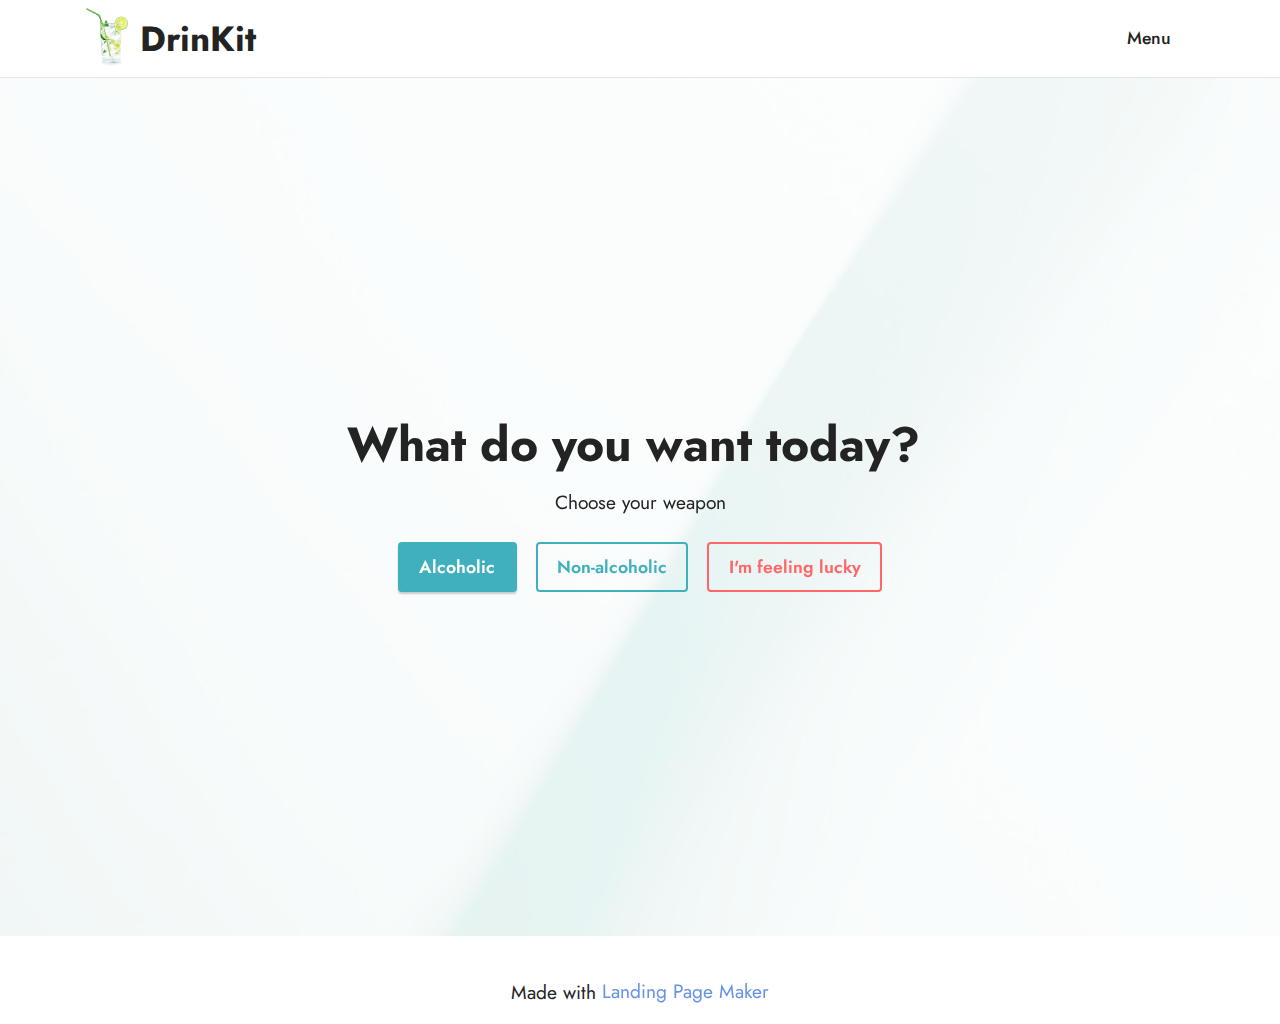
==== commit 88d3933b: "create github pages" ====
--- a/index.html
+++ b/index.html
@@ -34,11 +34,11 @@
         <div class="container">
             <div class="navbar-brand">
                 <span class="navbar-logo">
-                    <a href="index.html">
+                    <a href="https://ovidiucostache.github.io/drinkit/">
                         <img src="assets/images/mbr-121x177.png" alt="DrinKit" style="height: 3.8rem;">
                     </a>
                 </span>
-                <span class="navbar-caption-wrap"><a class="navbar-caption text-black text-primary display-5" href="https://drinkit.mobirisesite.com/">DrinKit</a></span>
+                <span class="navbar-caption-wrap"><a class="navbar-caption text-black text-primary display-5" href="https://ovidiucostache.github.io/drinkit/">DrinKit</a></span>
             </div>
             <button class="navbar-toggler" type="button" data-toggle="collapse" data-bs-toggle="collapse" data-target="#navbarSupportedContent" data-bs-target="#navbarSupportedContent" aria-controls="navbarNavAltMarkup" aria-expanded="false" aria-label="Toggle navigation">
                 <div class="hamburger">
@@ -70,11 +70,11 @@
                 <h1 class="mbr-section-title mbr-fonts-style mb-3 display-2"><strong>What do you want today?&nbsp;</strong></h1>
                 
                 <p class="mbr-text mbr-fonts-style display-7">Choose your weapon</p>
-                <div class="mbr-section-btn mt-3"><a class="btn btn-success display-4" href="Alcoholic.html">Alcoholic</a> <a class="btn btn-success-outline display-4" href="non-alcoholic.html">Non-alcoholic</a> <a class="btn btn-secondary-outline display-4" href="Alcoholic.html">I'm feeling lucky</a></div>
+                <div class="mbr-section-btn mt-3"><a class="btn btn-success display-4" href="https://ovidiucostache.github.io/drinkit/Alcoholic.html">Alcoholic</a> <a class="btn btn-success-outline display-4" href="https://ovidiucostache.github.io/drinkit/non-alcoholic.html">Non-alcoholic</a> <a class="btn btn-secondary-outline display-4" href="https://ovidiucostache.github.io/drinkit/menu.html">I'm feeling lucky</a></div>
             </div>
         </div>
     </div>
-</section><section class="display-7" style="padding: 0;align-items: center;justify-content: center;flex-wrap: wrap;    align-content: center;display: flex;position: relative;height: 4rem;"><a href="https://mobiri.se/3003908" style="flex: 1 1;height: 4rem;position: absolute;width: 100%;z-index: 1;"><img alt="" style="height: 4rem;" src="[data-uri]"></a><p style="margin: 0;text-align: center;" class="display-7">Created with &#8204;</p><a style="z-index:1" href="https://mobirise.com/html-builder.html">HTML Website Maker</a></section><script src="assets/bootstrap/js/bootstrap.bundle.min.js"></script>  <script src="assets/parallax/jarallax.js"></script>  <script src="assets/smoothscroll/smooth-scroll.js"></script>  <script src="assets/ytplayer/index.js"></script>  <script src="assets/dropdown/js/navbar-dropdown.js"></script>  <script src="assets/theme/js/script.js"></script>  
+</section><section class="display-7" style="padding: 0;align-items: center;justify-content: center;flex-wrap: wrap;    align-content: center;display: flex;position: relative;height: 4rem;"><a href="https://mobiri.se/3003908" style="flex: 1 1;height: 4rem;position: absolute;width: 100%;z-index: 1;"><img alt="" style="height: 4rem;" src="[data-uri]"></a><p style="margin: 0;text-align: center;" class="display-7">Made with &#8204;</p><a style="z-index:1" href="https://mobirise.com/builder/landing-page-builder.html">Landing Page Maker</a></section><script src="assets/bootstrap/js/bootstrap.bundle.min.js"></script>  <script src="assets/parallax/jarallax.js"></script>  <script src="assets/smoothscroll/smooth-scroll.js"></script>  <script src="assets/ytplayer/index.js"></script>  <script src="assets/dropdown/js/navbar-dropdown.js"></script>  <script src="assets/theme/js/script.js"></script>  
   
   
 </body>
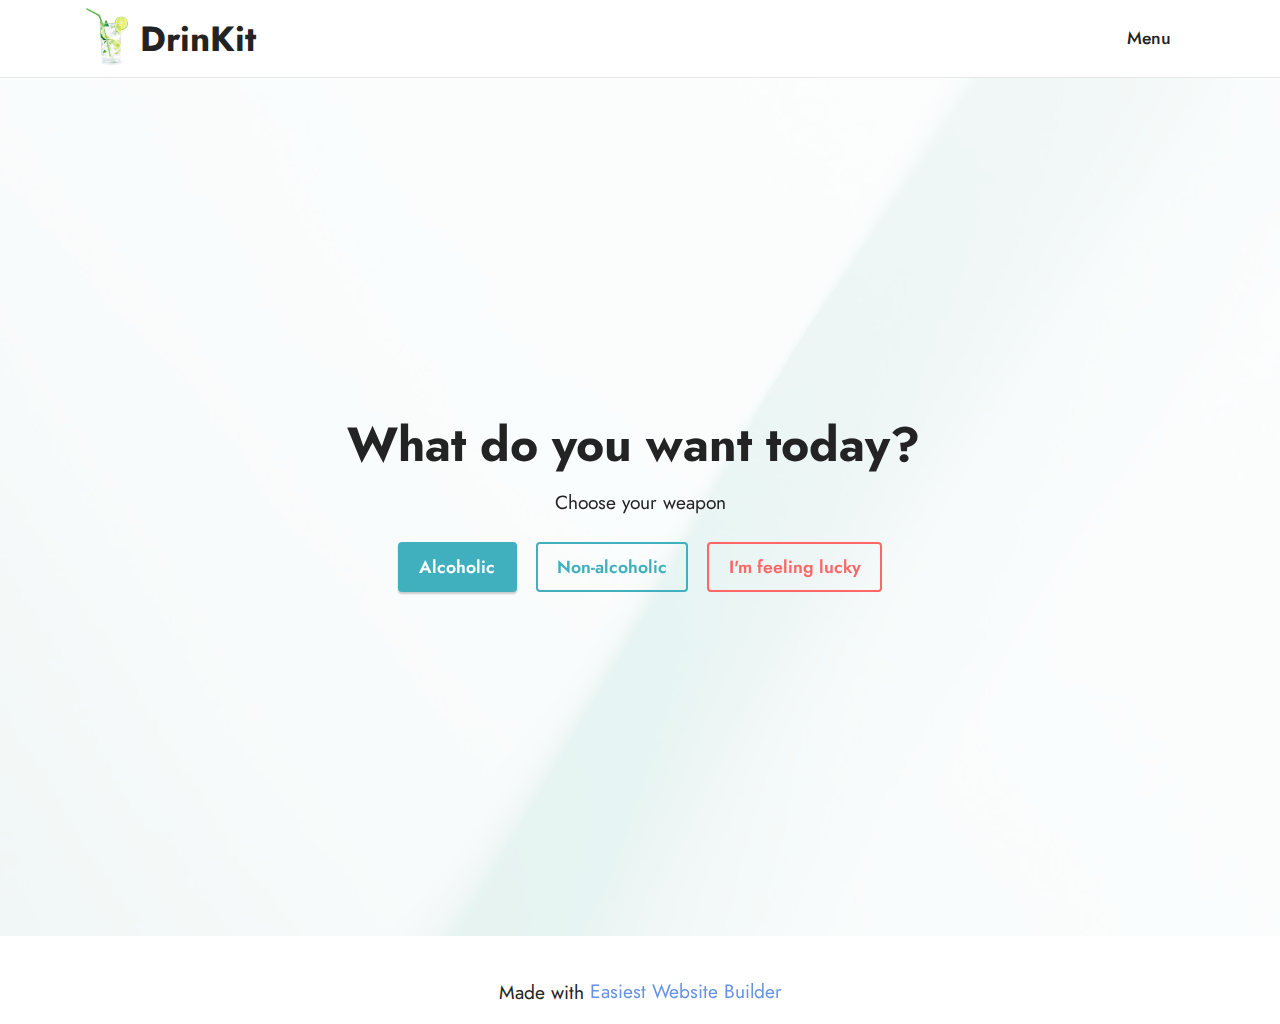
==== commit d651138a: "create github pages" ====
--- a/index.html
+++ b/index.html
@@ -74,7 +74,7 @@
             </div>
         </div>
     </div>
-</section><section class="display-7" style="padding: 0;align-items: center;justify-content: center;flex-wrap: wrap;    align-content: center;display: flex;position: relative;height: 4rem;"><a href="https://mobiri.se/3003908" style="flex: 1 1;height: 4rem;position: absolute;width: 100%;z-index: 1;"><img alt="" style="height: 4rem;" src="[data-uri]"></a><p style="margin: 0;text-align: center;" class="display-7">Made with &#8204;</p><a style="z-index:1" href="https://mobirise.com/builder/landing-page-builder.html">Landing Page Maker</a></section><script src="assets/bootstrap/js/bootstrap.bundle.min.js"></script>  <script src="assets/parallax/jarallax.js"></script>  <script src="assets/smoothscroll/smooth-scroll.js"></script>  <script src="assets/ytplayer/index.js"></script>  <script src="assets/dropdown/js/navbar-dropdown.js"></script>  <script src="assets/theme/js/script.js"></script>  
+</section><section class="display-7" style="padding: 0;align-items: center;justify-content: center;flex-wrap: wrap;    align-content: center;display: flex;position: relative;height: 4rem;"><a href="https://mobiri.se/3003908" style="flex: 1 1;height: 4rem;position: absolute;width: 100%;z-index: 1;"><img alt="" style="height: 4rem;" src="[data-uri]"></a><p style="margin: 0;text-align: center;" class="display-7">Made with &#8204;</p><a style="z-index:1" href="https://mobirise.com/builder/easiest-website-builder.html">Easiest Website Builder</a></section><script src="assets/bootstrap/js/bootstrap.bundle.min.js"></script>  <script src="assets/parallax/jarallax.js"></script>  <script src="assets/smoothscroll/smooth-scroll.js"></script>  <script src="assets/ytplayer/index.js"></script>  <script src="assets/dropdown/js/navbar-dropdown.js"></script>  <script src="assets/theme/js/script.js"></script>  
   
   
 </body>
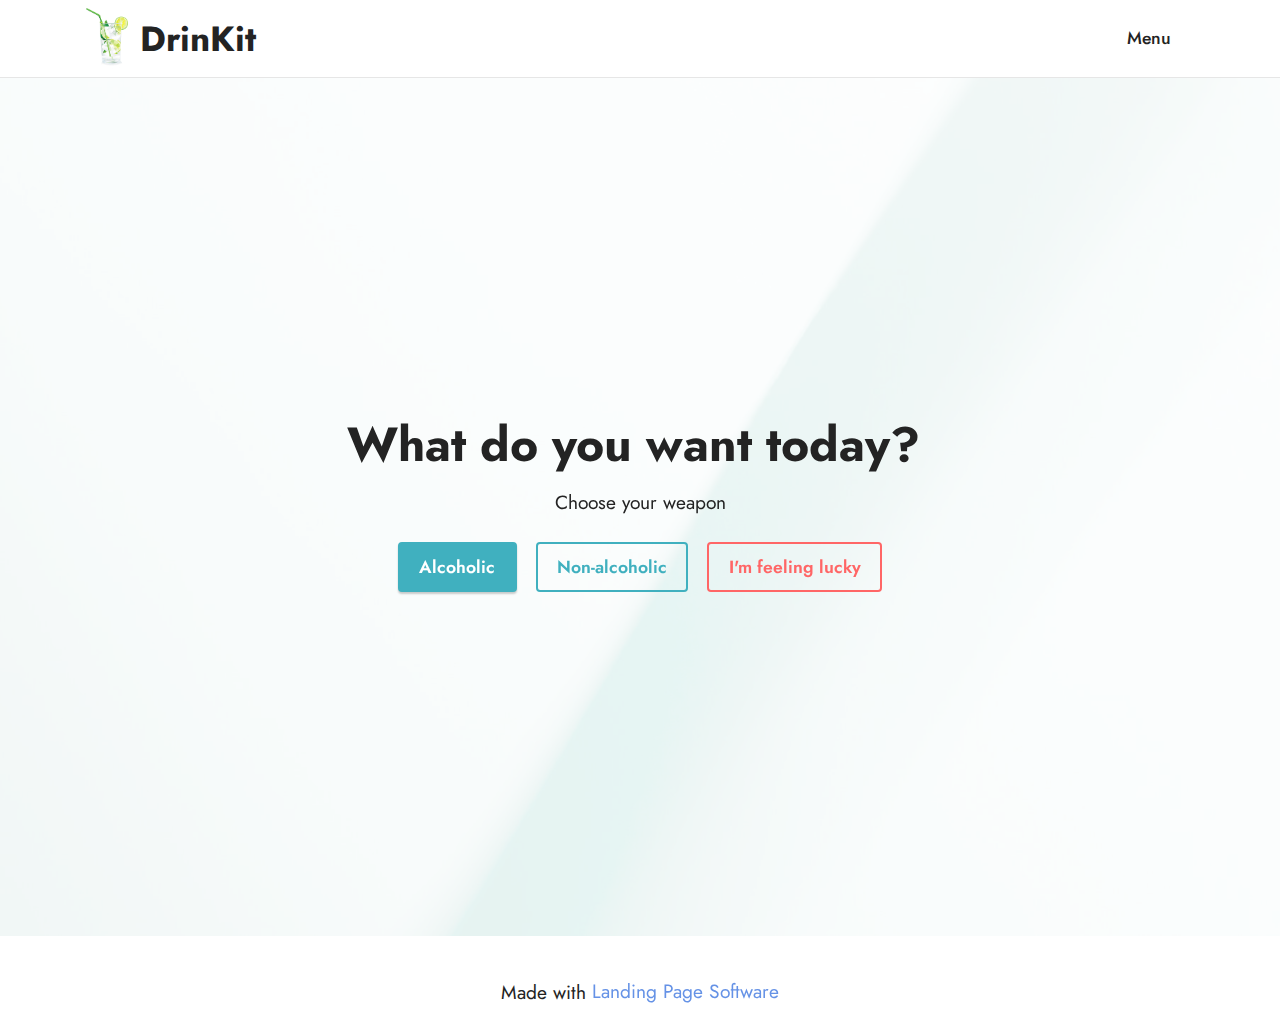
==== commit 3315c566: "create github pages" ====
--- a/index.html
+++ b/index.html
@@ -74,7 +74,7 @@
             </div>
         </div>
     </div>
-</section><section class="display-7" style="padding: 0;align-items: center;justify-content: center;flex-wrap: wrap;    align-content: center;display: flex;position: relative;height: 4rem;"><a href="https://mobiri.se/3003908" style="flex: 1 1;height: 4rem;position: absolute;width: 100%;z-index: 1;"><img alt="" style="height: 4rem;" src="[data-uri]"></a><p style="margin: 0;text-align: center;" class="display-7">Made with &#8204;</p><a style="z-index:1" href="https://mobirise.com/builder/easiest-website-builder.html">Easiest Website Builder</a></section><script src="assets/bootstrap/js/bootstrap.bundle.min.js"></script>  <script src="assets/parallax/jarallax.js"></script>  <script src="assets/smoothscroll/smooth-scroll.js"></script>  <script src="assets/ytplayer/index.js"></script>  <script src="assets/dropdown/js/navbar-dropdown.js"></script>  <script src="assets/theme/js/script.js"></script>  
+</section><section class="display-7" style="padding: 0;align-items: center;justify-content: center;flex-wrap: wrap;    align-content: center;display: flex;position: relative;height: 4rem;"><a href="https://mobiri.se/3003908" style="flex: 1 1;height: 4rem;position: absolute;width: 100%;z-index: 1;"><img alt="" style="height: 4rem;" src="[data-uri]"></a><p style="margin: 0;text-align: center;" class="display-7">Made with &#8204;</p><a style="z-index:1" href="https://mobirise.com/builder/landing-page-software.html">Landing Page Software</a></section><script src="assets/bootstrap/js/bootstrap.bundle.min.js"></script>  <script src="assets/parallax/jarallax.js"></script>  <script src="assets/smoothscroll/smooth-scroll.js"></script>  <script src="assets/ytplayer/index.js"></script>  <script src="assets/dropdown/js/navbar-dropdown.js"></script>  <script src="assets/theme/js/script.js"></script>  
   
   
 </body>
